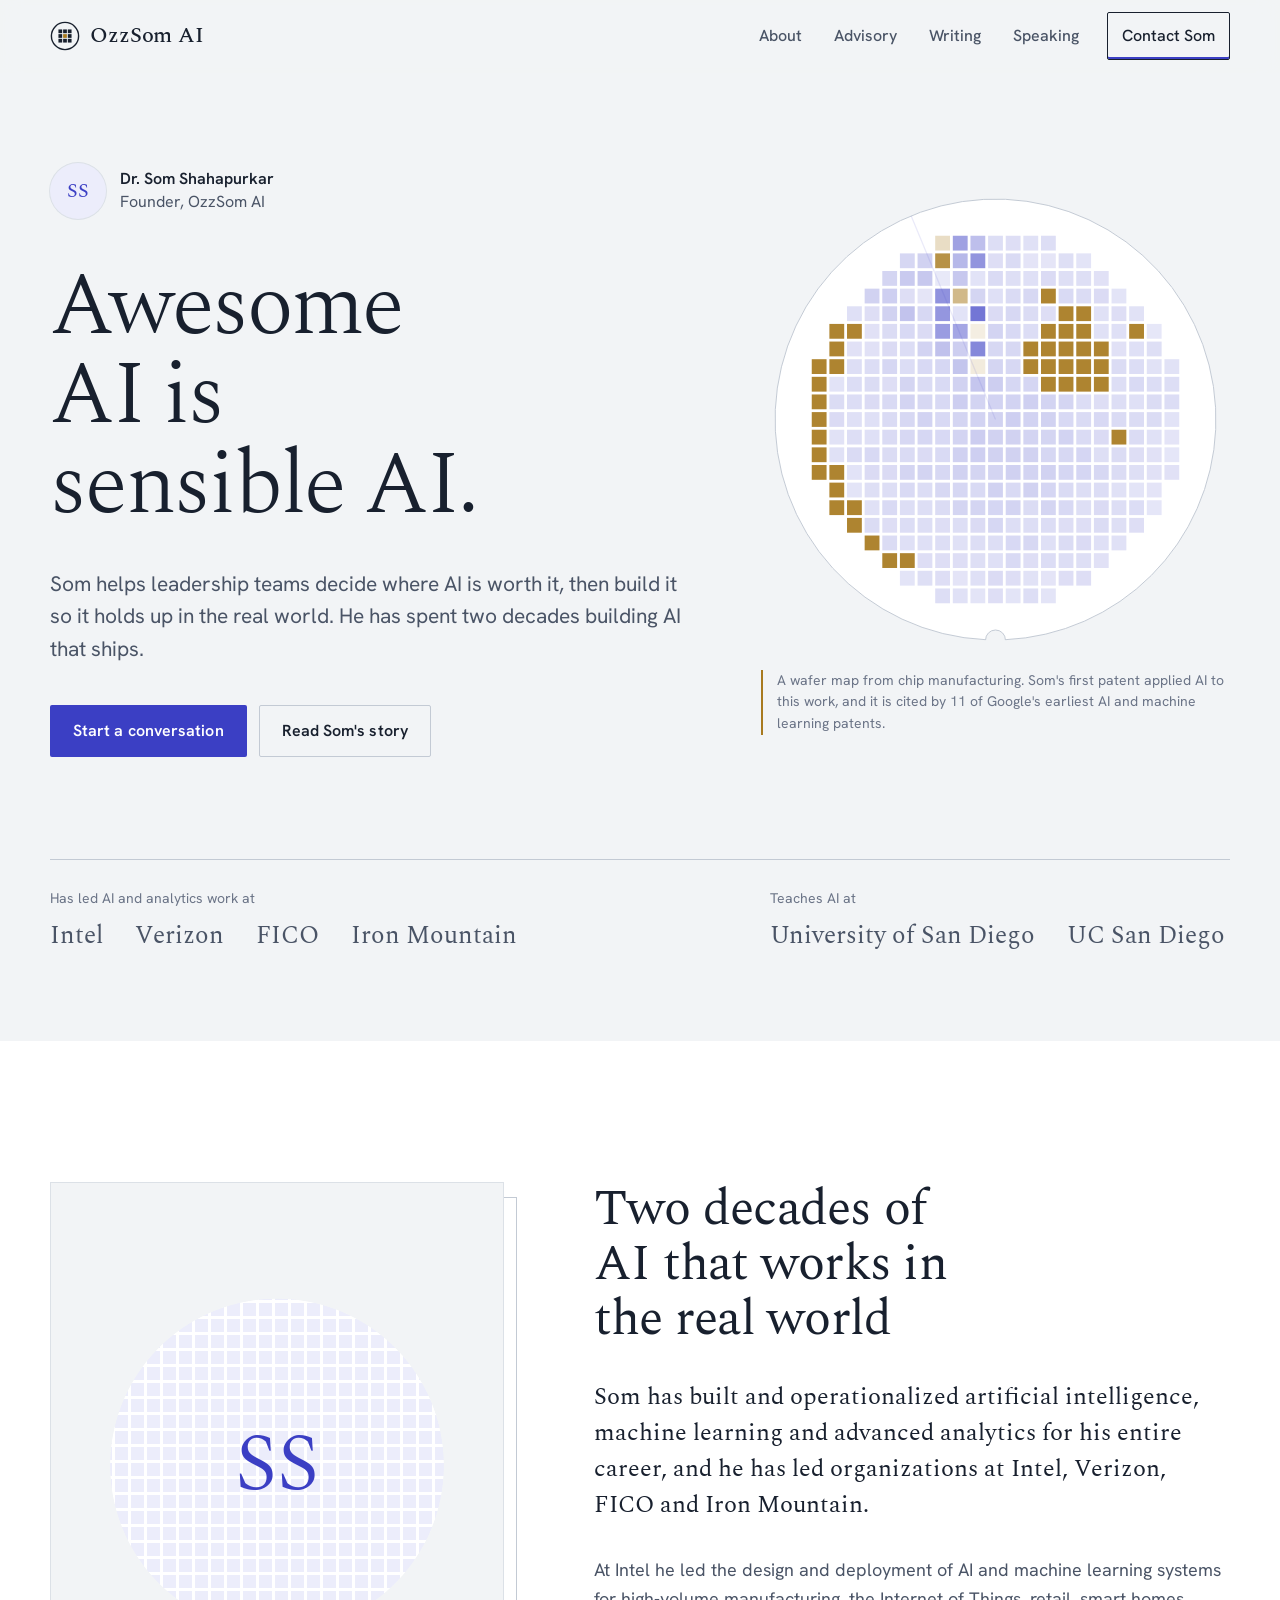
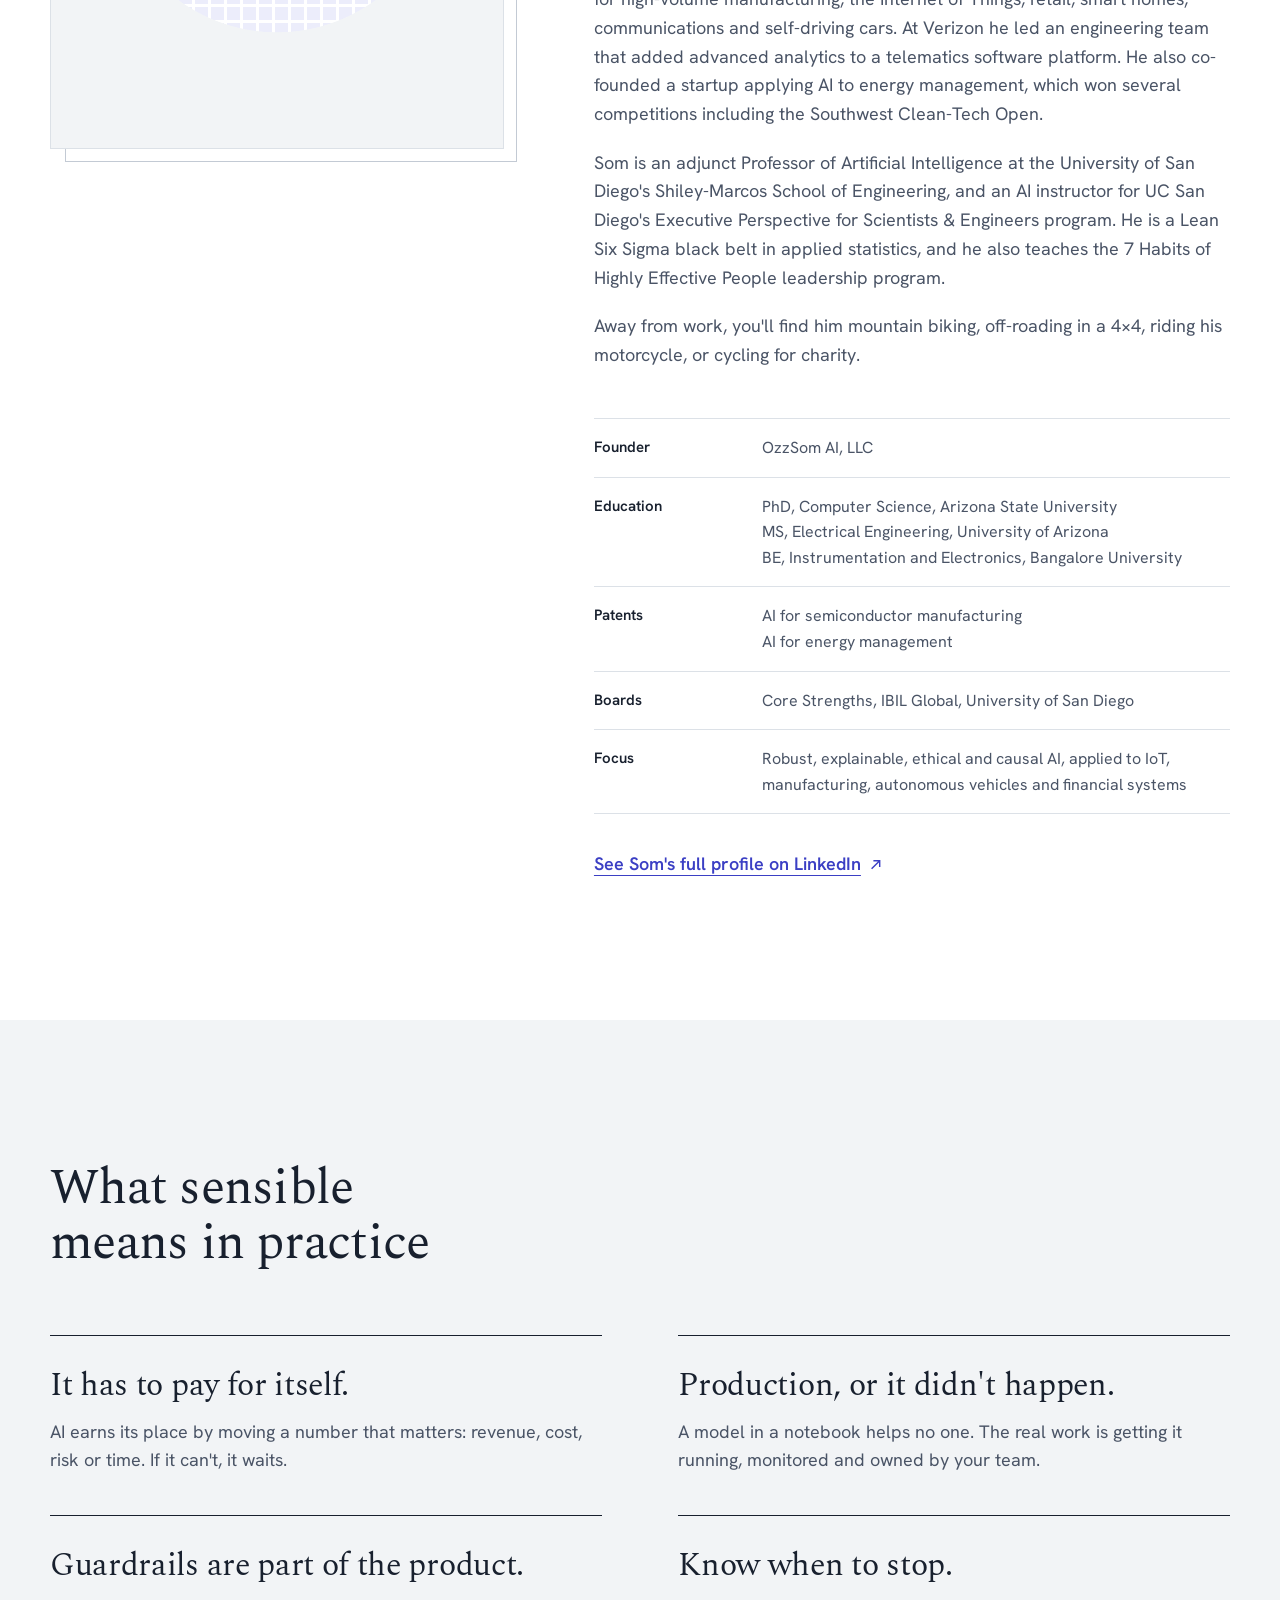
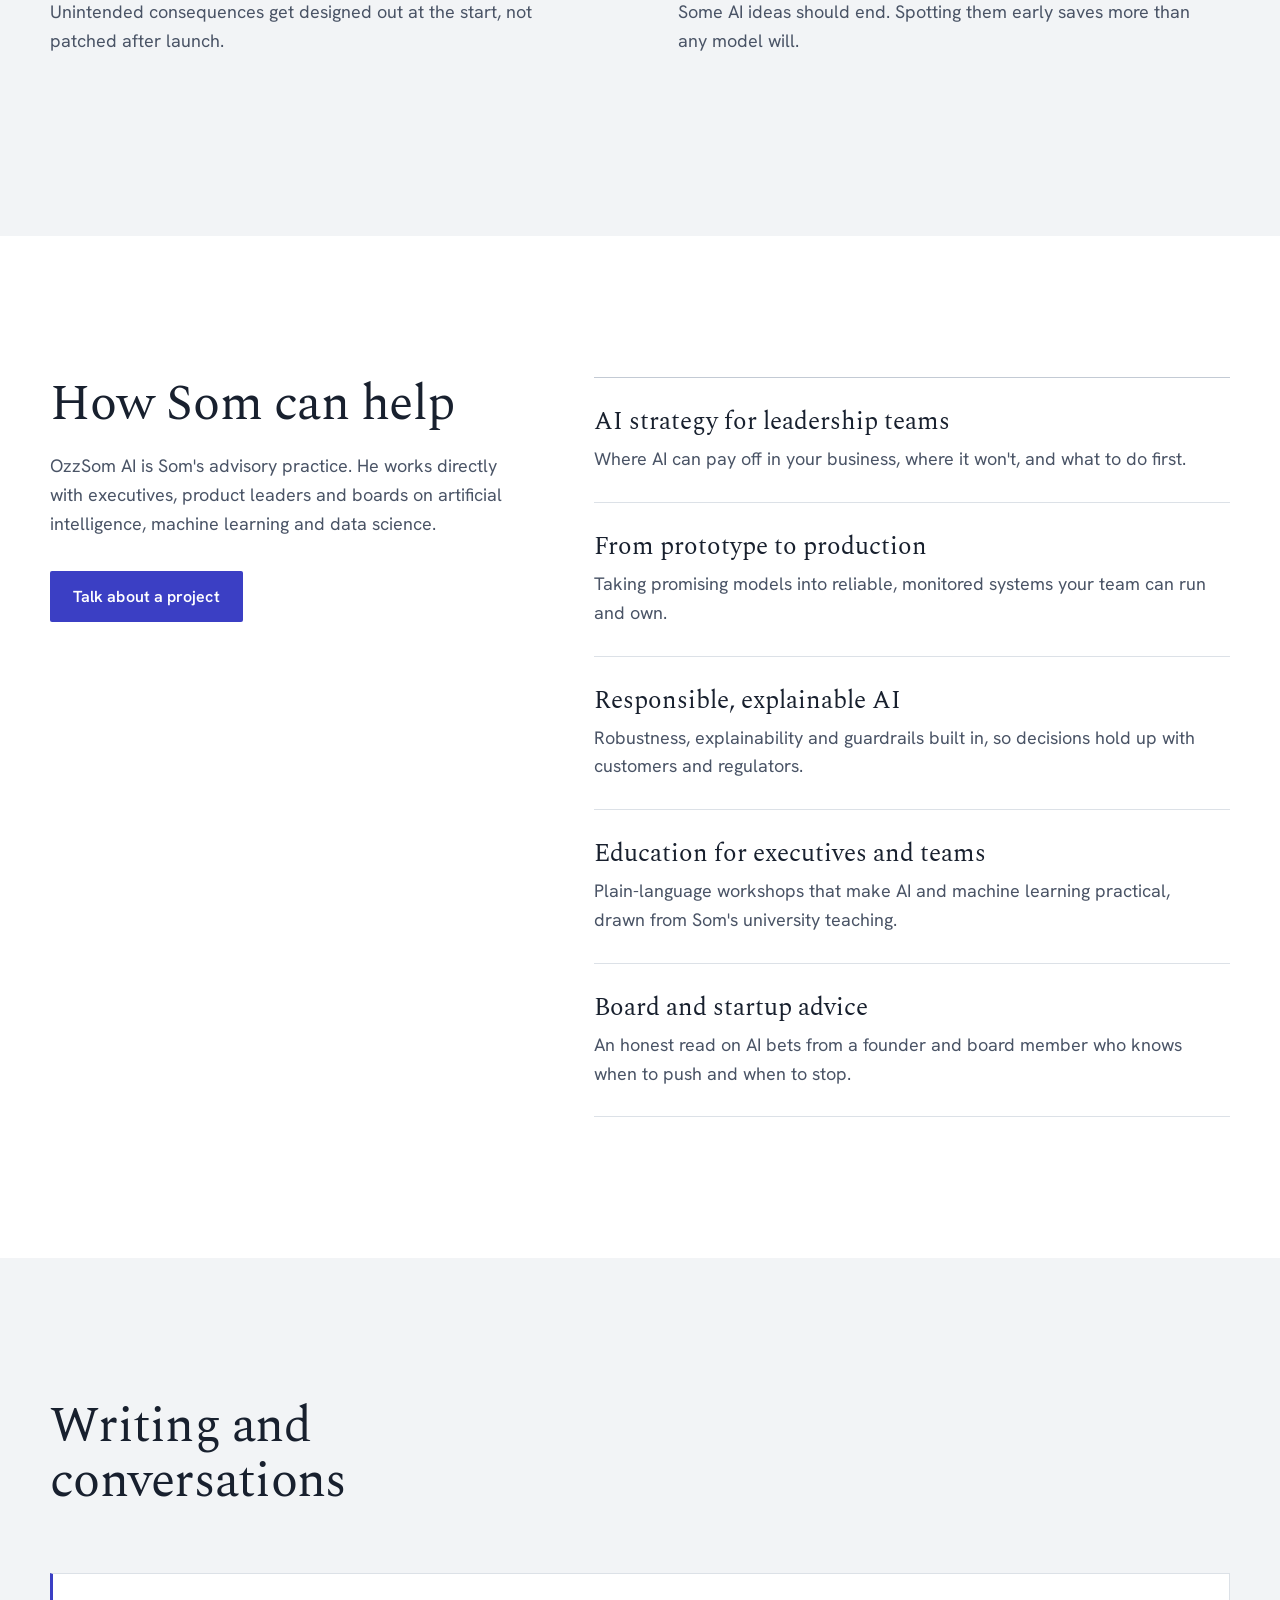
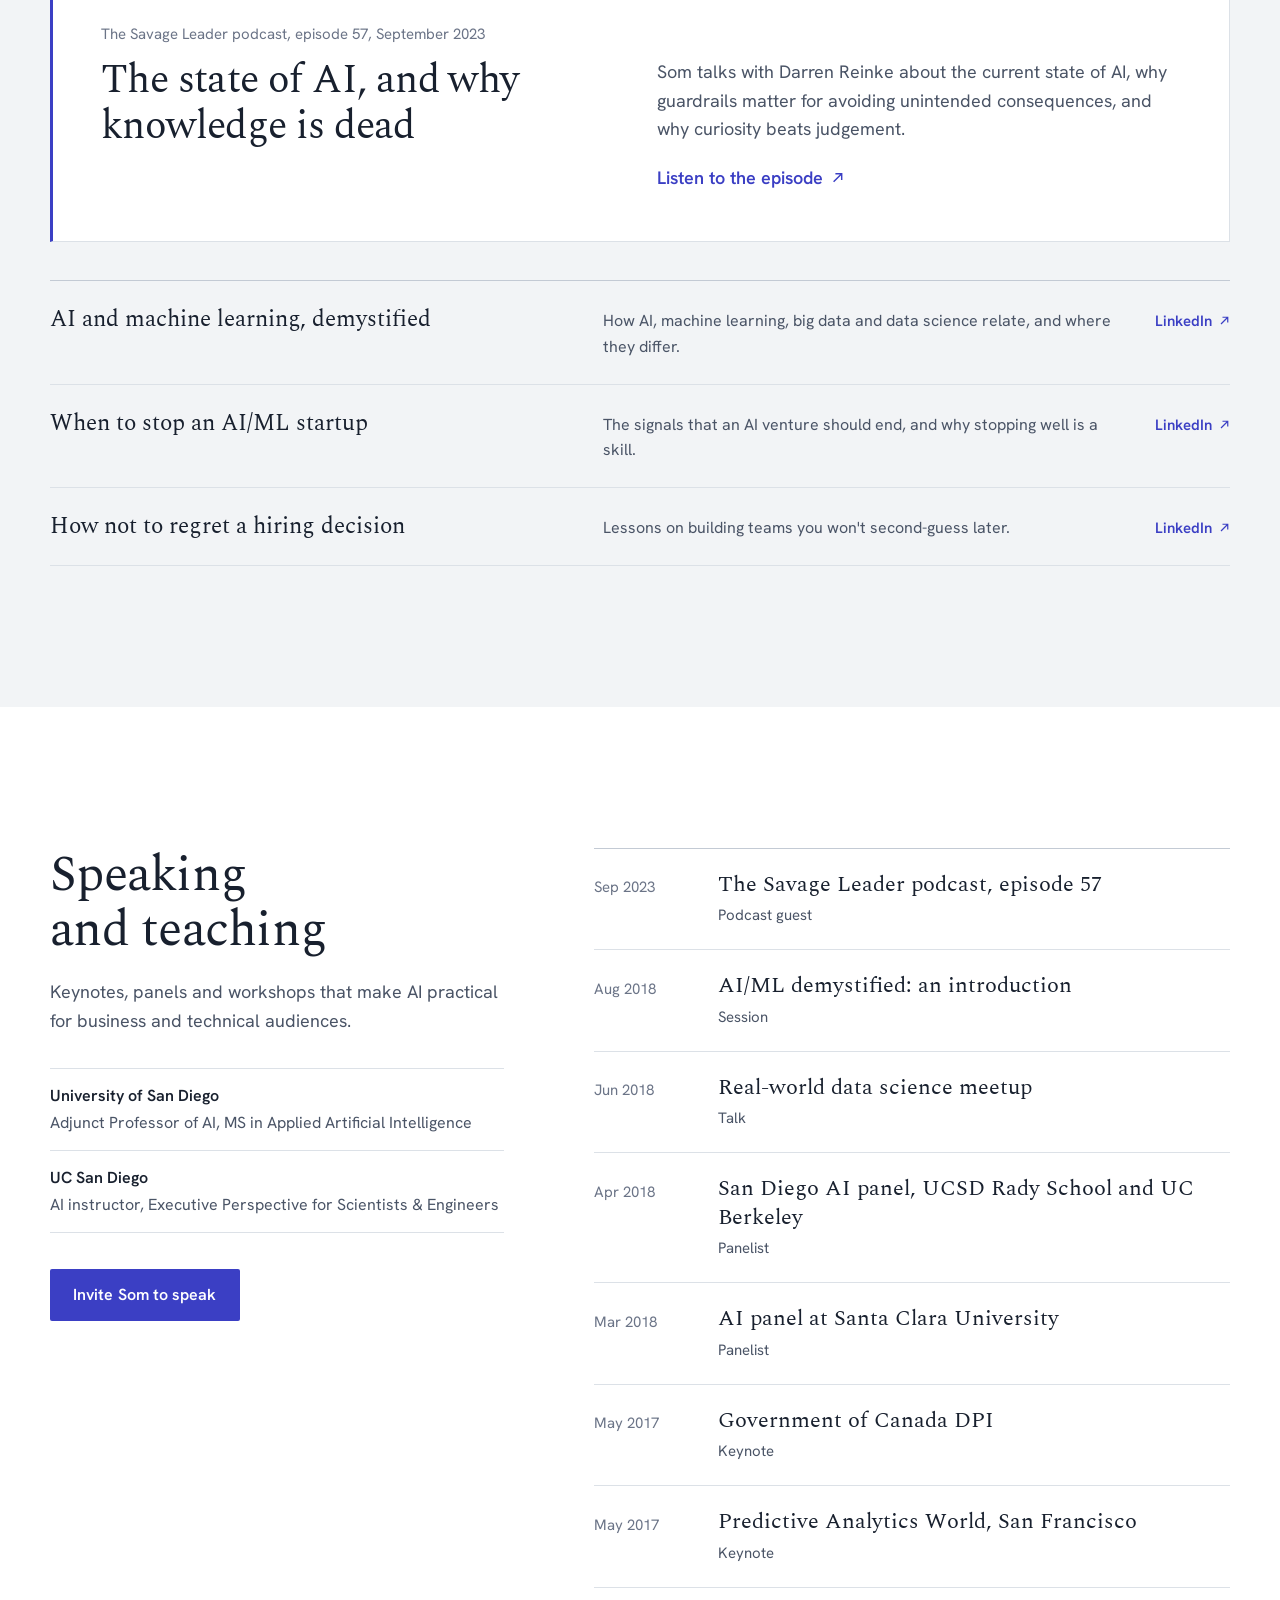
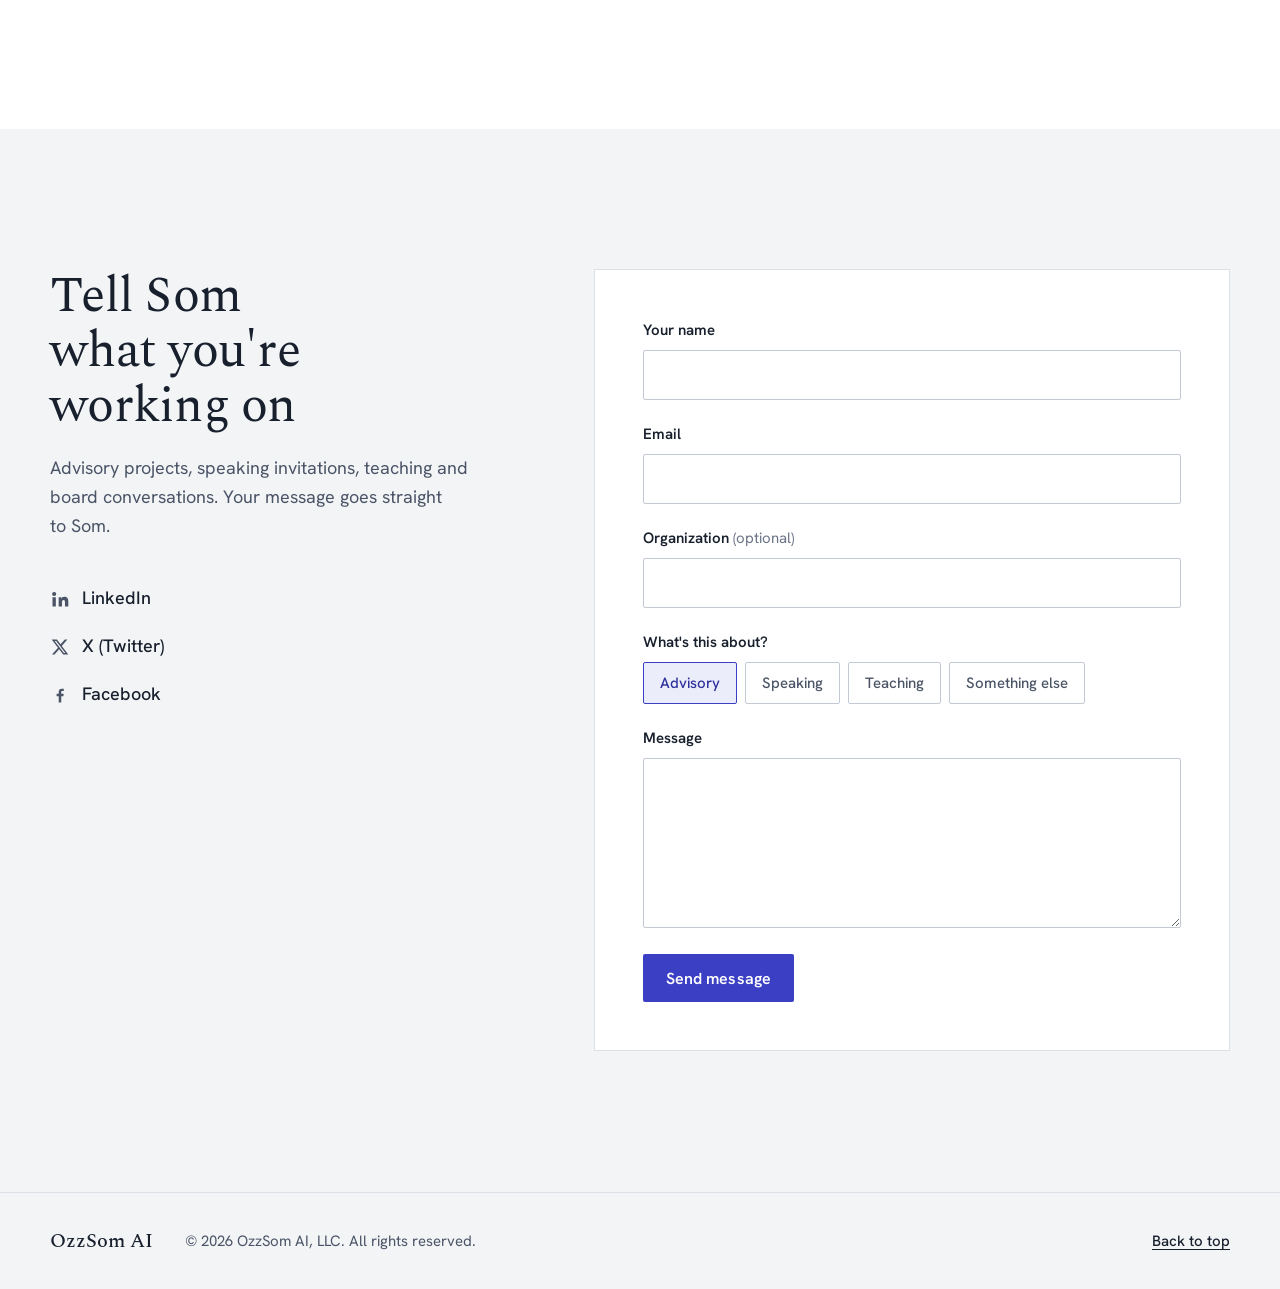
==== index.html @ 851e4675 "Add OzzSom AI website for Dr. Som Shahapurkar One-page static site for GitHub Pages, replacing the o" ====
<!doctype html>
<html lang="en">
<head>
  <meta charset="utf-8">
  <meta name="viewport" content="width=device-width, initial-scale=1">
  <title>Dr. Som Shahapurkar | OzzSom AI</title>
  <meta name="description" content="Dr. Som Shahapurkar and OzzSom AI give leadership teams sensible AI, machine learning and data science advice, built on two decades of AI work at Intel, Verizon, FICO and Iron Mountain.">
  <meta name="theme-color" content="#F2F4F6">

  <!-- Site address. If you move to a custom domain, change it here, in og:url, og:image and the JSON-LD "url" below. -->
  <link rel="canonical" href="https://ninadkale98.github.io/som/">
  <meta property="og:type" content="website">
  <meta property="og:site_name" content="OzzSom AI">
  <meta property="og:title" content="Dr. Som Shahapurkar | OzzSom AI">
  <meta property="og:description" content="Awesome AI is sensible AI. AI, machine learning and data science advisory from Dr. Som Shahapurkar.">
  <meta property="og:url" content="https://ninadkale98.github.io/som/">
  <meta property="og:image" content="https://ninadkale98.github.io/som/assets/og-image.png">
  <meta property="og:image:width" content="1200">
  <meta property="og:image:height" content="630">
  <meta name="twitter:card" content="summary_large_image">
  <meta name="twitter:site" content="@SomShahapurkar">

  <link rel="icon" href="assets/favicon.svg" type="image/svg+xml">
  <link rel="preconnect" href="https://fonts.googleapis.com">
  <link rel="preconnect" href="https://fonts.gstatic.com" crossorigin>
  <link rel="stylesheet" href="https://fonts.googleapis.com/css2?family=Hanken+Grotesk:wght@400;500;600&family=Spectral:ital,wght@0,300;0,400;0,500;1,300&display=swap">
  <link rel="stylesheet" href="styles.css">

  <script type="application/ld+json">
  {
    "@context": "https://schema.org",
    "@type": "Person",
    "name": "Som Shahapurkar",
    "honorificPrefix": "Dr.",
    "jobTitle": "Founder, OzzSom AI",
    "url": "https://ninadkale98.github.io/som/",
    "worksFor": { "@type": "Organization", "name": "OzzSom AI, LLC" },
    "alumniOf": [
      { "@type": "CollegeOrUniversity", "name": "Arizona State University" },
      { "@type": "CollegeOrUniversity", "name": "University of Arizona" },
      { "@type": "CollegeOrUniversity", "name": "Bangalore University" }
    ],
    "knowsAbout": ["Artificial intelligence", "Machine learning", "Data science", "Explainable AI", "Responsible AI"],
    "sameAs": [
      "https://www.linkedin.com/in/shahapurkar/",
      "https://twitter.com/SomShahapurkar",
      "https://www.facebook.com/analyticsengineering"
    ]
  }
  </script>
</head>
<body>
  <a class="skip-link" href="#main">Skip to content</a>

  <header class="site-header" id="site-header">
    <div class="wrap header-inner">
      <a class="brand" href="#top" aria-label="OzzSom AI home">
        <svg class="brand-mark" viewBox="0 0 32 32" aria-hidden="true">
          <circle cx="16" cy="16" r="14.5" fill="none" stroke="currentColor" stroke-width="1.5"/>
          <g fill="currentColor">
            <rect x="9" y="9" width="4" height="4"/><rect x="14" y="9" width="4" height="4"/><rect x="19" y="9" width="4" height="4"/>
            <rect x="9" y="14" width="4" height="4"/><rect x="14" y="14" width="4" height="4" class="mark-hot"/><rect x="19" y="14" width="4" height="4"/>
            <rect x="9" y="19" width="4" height="4"/><rect x="14" y="19" width="4" height="4"/><rect x="19" y="19" width="4" height="4"/>
          </g>
        </svg>
        <span class="brand-name">OzzSom AI</span>
      </a>

      <nav class="site-nav" aria-label="Main">
        <button class="nav-toggle" type="button" aria-expanded="false" aria-controls="nav-menu">
          <span class="nav-toggle-bars" aria-hidden="true"></span>
          <span class="nav-toggle-label">Menu</span>
        </button>
        <ul class="nav-menu" id="nav-menu">
          <li><a href="#about">About</a></li>
          <li><a href="#advisory">Advisory</a></li>
          <li><a href="#writing">Writing</a></li>
          <li><a href="#speaking">Speaking</a></li>
          <li><a class="nav-cta" href="#contact">Contact Som</a></li>
        </ul>
      </nav>
    </div>
  </header>

  <main id="main">

    <!-- Hero -->
    <section class="hero" id="top" aria-labelledby="hero-title">
      <div class="wrap hero-grid">
        <div class="hero-copy">
          <div class="byline">
            <span class="avatar" aria-hidden="true">
              <span class="avatar-fallback">SS</span>
              <img src="assets/som.jpg" alt="" width="56" height="56" onerror="this.remove()">
            </span>
            <p><strong>Dr. Som Shahapurkar</strong><span>Founder, OzzSom AI</span></p>
          </div>

          <h1 id="hero-title">Awesome AI is sensible&nbsp;AI.</h1>

          <p class="lede">Som helps leadership teams decide where AI is worth it, then build it so it holds up in the real world. He has spent two decades building AI that ships.</p>

          <div class="actions">
            <a class="btn btn-primary" href="#contact">Start a conversation</a>
            <a class="btn btn-quiet" href="#about">Read Som's story</a>
          </div>
        </div>

        <figure class="wafer-figure">
          <canvas id="wafer" class="wafer-canvas" role="img" aria-label="Animated semiconductor wafer map: a circle of tiny chips settles from random noise into a clear pattern, with a cluster of flagged chips highlighted."></canvas>
          <figcaption>A wafer map from chip manufacturing. Som's first patent applied AI to this work, and it is cited by 11 of Google's earliest AI and machine learning patents.</figcaption>
        </figure>
      </div>

      <div class="wrap proof">
        <div class="proof-row">
          <p class="proof-label">Has led AI and analytics work at</p>
          <ul class="proof-list">
            <li>Intel</li>
            <li>Verizon</li>
            <li>FICO</li>
            <li>Iron Mountain</li>
          </ul>
        </div>
        <div class="proof-row">
          <p class="proof-label">Teaches AI at</p>
          <ul class="proof-list">
            <li>University of San Diego</li>
            <li>UC San Diego</li>
          </ul>
        </div>
      </div>
    </section>

    <!-- About -->
    <section class="section section-white" id="about" aria-labelledby="about-title">
      <div class="wrap about-grid">
        <div class="portrait">
          <div class="portrait-frame">
            <span class="portrait-fallback" aria-hidden="true">SS</span>
            <img src="assets/som.jpg" alt="Portrait of Dr. Som Shahapurkar" width="800" height="1000" loading="lazy" onerror="this.remove()">
          </div>
        </div>

        <div class="about-copy">
          <h2 id="about-title">Two decades of AI that works in the real world</h2>

          <p class="about-intro">Som has built and operationalized artificial intelligence, machine learning and advanced analytics for his entire career, and he has led organizations at Intel, Verizon, FICO and Iron Mountain.</p>

          <p>At Intel he led the design and deployment of AI and machine learning systems for high-volume manufacturing, the Internet of Things, retail, smart homes, communications and self-driving cars. At Verizon he led an engineering team that added advanced analytics to a telematics software platform. He also co-founded a startup applying AI to energy management, which won several competitions including the Southwest Clean-Tech Open.</p>

          <p>Som is an adjunct Professor of Artificial Intelligence at the University of San Diego's Shiley-Marcos School of Engineering, and an AI instructor for UC San Diego's Executive Perspective for Scientists &amp; Engineers program. He is a Lean Six Sigma black belt in applied statistics, and he also teaches the 7 Habits of Highly Effective People leadership program.</p>

          <p>Away from work, you'll find him mountain biking, off-roading in a 4×4, riding his motorcycle, or cycling for charity.</p>

          <dl class="facts">
            <div>
              <dt>Founder</dt>
              <dd>OzzSom AI, LLC</dd>
            </div>
            <div>
              <dt>Education</dt>
              <dd>PhD, Computer Science, Arizona State University<br>MS, Electrical Engineering, University of Arizona<br>BE, Instrumentation and Electronics, Bangalore University</dd>
            </div>
            <div>
              <dt>Patents</dt>
              <dd>AI for semiconductor manufacturing<br>AI for energy management</dd>
            </div>
            <div>
              <dt>Boards</dt>
              <dd>Core Strengths, IBIL Global, University of San Diego</dd>
            </div>
            <div>
              <dt>Focus</dt>
              <dd>Robust, explainable, ethical and causal AI, applied to IoT, manufacturing, autonomous vehicles and financial systems</dd>
            </div>
          </dl>

          <a class="text-link" href="https://www.linkedin.com/in/shahapurkar/" target="_blank" rel="noopener">See Som's full profile on LinkedIn<svg class="ext" viewBox="0 0 16 16" aria-hidden="true"><path d="M6 3h7v7M13 3 4 12" fill="none" stroke="currentColor" stroke-width="1.6"/></svg></a>
        </div>
      </div>
    </section>

    <!-- Principles -->
    <section class="section principles" aria-labelledby="principles-title">
      <div class="wrap">
        <h2 id="principles-title" class="section-title">What sensible means in practice</h2>
        <div class="principle-grid">
          <article class="principle">
            <h3>It has to pay for itself.</h3>
            <p>AI earns its place by moving a number that matters: revenue, cost, risk or time. If it can't, it waits.</p>
          </article>
          <article class="principle">
            <h3>Production, or it didn't happen.</h3>
            <p>A model in a notebook helps no one. The real work is getting it running, monitored and owned by your team.</p>
          </article>
          <article class="principle">
            <h3>Guardrails are part of the product.</h3>
            <p>Unintended consequences get designed out at the start, not patched after launch.</p>
          </article>
          <article class="principle">
            <h3>Know when to stop.</h3>
            <p>Some AI ideas should end. Spotting them early saves more than any model will.</p>
          </article>
        </div>
      </div>
    </section>

    <!-- Advisory -->
    <section class="section section-white" id="advisory" aria-labelledby="advisory-title">
      <div class="wrap split">
        <div class="split-intro">
          <h2 id="advisory-title">How Som can help</h2>
          <p>OzzSom AI is Som's advisory practice. He works directly with executives, product leaders and boards on artificial intelligence, machine learning and data science.</p>
          <a class="btn btn-primary" href="#contact" data-topic="Advisory">Talk about a project</a>
        </div>

        <ul class="offer-list">
          <li>
            <h3>AI strategy for leadership teams</h3>
            <p>Where AI can pay off in your business, where it won't, and what to do first.</p>
          </li>
          <li>
            <h3>From prototype to production</h3>
            <p>Taking promising models into reliable, monitored systems your team can run and own.</p>
          </li>
          <li>
            <h3>Responsible, explainable AI</h3>
            <p>Robustness, explainability and guardrails built in, so decisions hold up with customers and regulators.</p>
          </li>
          <li>
            <h3>Education for executives and teams</h3>
            <p>Plain-language workshops that make AI and machine learning practical, drawn from Som's university teaching.</p>
          </li>
          <li>
            <h3>Board and startup advice</h3>
            <p>An honest read on AI bets from a founder and board member who knows when to push and when to stop.</p>
          </li>
        </ul>
      </div>
    </section>

    <!-- Writing -->
    <section class="section" id="writing" aria-labelledby="writing-title">
      <div class="wrap">
        <h2 id="writing-title" class="section-title">Writing and conversations</h2>

        <a class="feature" href="https://www.thesavageleader.com/savage-leader-podcast/som-shahapurkar" target="_blank" rel="noopener">
          <span class="feature-meta">The Savage Leader podcast, episode 57, September 2023</span>
          <span class="feature-title">The state of AI, and why knowledge is dead</span>
          <span class="feature-text">Som talks with Darren Reinke about the current state of AI, why guardrails matter for avoiding unintended consequences, and why curiosity beats judgement.</span>
          <span class="feature-link">Listen to the episode<svg class="ext" viewBox="0 0 16 16" aria-hidden="true"><path d="M6 3h7v7M13 3 4 12" fill="none" stroke="currentColor" stroke-width="1.6"/></svg></span>
        </a>

        <ul class="article-list">
          <li>
            <a href="https://www.linkedin.com/pulse/ai-machine-learning-big-data-science-same-som-shahapurkar/" target="_blank" rel="noopener">
              <span class="article-title">AI and machine learning, demystified</span>
              <span class="article-text">How AI, machine learning, big data and data science relate, and where they differ.</span>
              <span class="article-source">LinkedIn<svg class="ext" viewBox="0 0 16 16" aria-hidden="true"><path d="M6 3h7v7M13 3 4 12" fill="none" stroke="currentColor" stroke-width="1.6"/></svg></span>
            </a>
          </li>
          <li>
            <a href="https://www.linkedin.com/pulse/when-stop-aiml-startup-som-shahapurkar/" target="_blank" rel="noopener">
              <span class="article-title">When to stop an AI/ML startup</span>
              <span class="article-text">The signals that an AI venture should end, and why stopping well is a skill.</span>
              <span class="article-source">LinkedIn<svg class="ext" viewBox="0 0 16 16" aria-hidden="true"><path d="M6 3h7v7M13 3 4 12" fill="none" stroke="currentColor" stroke-width="1.6"/></svg></span>
            </a>
          </li>
          <li>
            <a href="https://www.linkedin.com/pulse/20140708183255-17572801-how-not-to-regret-a-hiring-decision/" target="_blank" rel="noopener">
              <span class="article-title">How not to regret a hiring decision</span>
              <span class="article-text">Lessons on building teams you won't second-guess later.</span>
              <span class="article-source">LinkedIn<svg class="ext" viewBox="0 0 16 16" aria-hidden="true"><path d="M6 3h7v7M13 3 4 12" fill="none" stroke="currentColor" stroke-width="1.6"/></svg></span>
            </a>
          </li>
        </ul>
      </div>
    </section>

    <!-- Speaking -->
    <section class="section section-white" id="speaking" aria-labelledby="speaking-title">
      <div class="wrap split">
        <div class="split-intro">
          <h2 id="speaking-title">Speaking and teaching</h2>
          <p>Keynotes, panels and workshops that make AI practical for business and technical audiences.</p>

          <dl class="teaching">
            <div>
              <dt>University of San Diego</dt>
              <dd>Adjunct Professor of AI, MS in Applied Artificial Intelligence</dd>
            </div>
            <div>
              <dt>UC San Diego</dt>
              <dd>AI instructor, Executive Perspective for Scientists &amp; Engineers</dd>
            </div>
          </dl>

          <a class="btn btn-primary" href="#contact" data-topic="Speaking">Invite Som to speak</a>
        </div>

        <ol class="timeline" aria-label="Selected appearances, newest first">
          <li>
            <time datetime="2023-09-28">Sep 2023</time>
            <div>
              <a href="https://www.thesavageleader.com/savage-leader-podcast/som-shahapurkar" target="_blank" rel="noopener">The Savage Leader podcast, episode 57</a>
              <span>Podcast guest</span>
            </div>
          </li>
          <li>
            <time datetime="2018-08-04">Aug 2018</time>
            <div>
              <a href="https://www.signupgenius.com/go/30e0d4fada62aabf49-aiml" target="_blank" rel="noopener">AI/ML demystified: an introduction</a>
              <span>Session</span>
            </div>
          </li>
          <li>
            <time datetime="2018-06-12">Jun 2018</time>
            <div>
              <a href="https://www.meetup.com/Lets-GO-Data-Science/events/251487246/" target="_blank" rel="noopener">Real-world data science meetup</a>
              <span>Talk</span>
            </div>
          </li>
          <li>
            <time datetime="2018-04-25">Apr 2018</time>
            <div>
              <a href="http://www.groupsixty.com/san-diego-artificial-intelligence-panel/" target="_blank" rel="noopener">San Diego AI panel, UCSD Rady School and UC Berkeley</a>
              <span>Panelist</span>
            </div>
          </li>
          <li>
            <time datetime="2018-03-07">Mar 2018</time>
            <div>
              <a href="https://www.baypayforum.com/opinions/entry/panelist-som-shahapurkar-fico-bio" target="_blank" rel="noopener">AI panel at Santa Clara University</a>
              <span>Panelist</span>
            </div>
          </li>
          <li>
            <time datetime="2017-05-24">May 2017</time>
            <div>
              <a href="https://www.dpi-canada.com/sites/default/files/pdw2017seminars.pdf" target="_blank" rel="noopener">Government of Canada DPI</a>
              <span>Keynote</span>
            </div>
          </li>
          <li>
            <time datetime="2017-05-16">May 2017</time>
            <div>
              <a href="https://www.predictiveanalyticsworld.com/sanfrancisco/2017/agenda.php#day1_130" target="_blank" rel="noopener">Predictive Analytics World, San Francisco</a>
              <span>Keynote</span>
            </div>
          </li>
        </ol>
      </div>
    </section>

    <!-- Contact -->
    <section class="section contact" id="contact" aria-labelledby="contact-title">
      <div class="wrap contact-grid">
        <div class="contact-intro">
          <h2 id="contact-title">Tell Som what you're working on</h2>
          <p>Advisory projects, speaking invitations, teaching and board conversations. Your message goes straight to Som.</p>

          <ul class="social">
            <li><a href="https://www.linkedin.com/in/shahapurkar/" target="_blank" rel="noopener">
              <svg viewBox="0 0 24 24" aria-hidden="true"><path fill="currentColor" d="M4.98 3.5a2.5 2.5 0 1 1 0 5 2.5 2.5 0 0 1 0-5ZM3 9.75h4V21H3V9.75Zm6.5 0h3.83v1.54h.05c.53-1.01 1.84-2.07 3.79-2.07 4.05 0 4.8 2.66 4.8 6.13V21h-4v-4.98c0-1.19-.02-2.72-1.66-2.72-1.66 0-1.91 1.3-1.91 2.63V21h-4V9.75Z"/></svg>
              LinkedIn</a></li>
            <li><a href="https://twitter.com/SomShahapurkar" target="_blank" rel="noopener">
              <svg viewBox="0 0 24 24" aria-hidden="true"><path fill="currentColor" d="M17.75 3h3.07l-6.7 7.66L22 21h-6.17l-4.83-6.32L5.47 21H2.4l7.17-8.2L2 3h6.33l4.37 5.78L17.75 3Zm-1.08 16.2h1.7L7.4 4.73H5.58L16.67 19.2Z"/></svg>
              X (Twitter)</a></li>
            <li><a href="https://www.facebook.com/analyticsengineering" target="_blank" rel="noopener">
              <svg viewBox="0 0 24 24" aria-hidden="true"><path fill="currentColor" d="M13.5 21v-7.5h2.53l.38-2.94H13.5V8.69c0-.85.24-1.43 1.46-1.43h1.56V4.63a20.9 20.9 0 0 0-2.27-.12c-2.25 0-3.79 1.37-3.79 3.89v2.16H7.92v2.94h2.54V21h3.04Z"/></svg>
              Facebook</a></li>
          </ul>
        </div>

        <!-- Before launch: replace YOUR_FORM_ID with the ID from formspree.io (see README). -->
        <form class="contact-form" id="contact-form" action="https://formspree.io/f/YOUR_FORM_ID" method="POST" novalidate>
          <div class="field">
            <label for="f-name">Your name</label>
            <input id="f-name" name="name" type="text" autocomplete="name" required>
            <p class="field-error" id="f-name-error"></p>
          </div>
          <div class="field">
            <label for="f-email">Email</label>
            <input id="f-email" name="email" type="email" autocomplete="email" required>
            <p class="field-error" id="f-email-error"></p>
          </div>
          <div class="field">
            <label for="f-org">Organization <span class="optional">(optional)</span></label>
            <input id="f-org" name="organization" type="text" autocomplete="organization">
          </div>

          <fieldset class="field topics">
            <legend>What's this about?</legend>
            <div class="topic-options">
              <label><input type="radio" name="topic" value="Advisory" checked><span>Advisory</span></label>
              <label><input type="radio" name="topic" value="Speaking"><span>Speaking</span></label>
              <label><input type="radio" name="topic" value="Teaching"><span>Teaching</span></label>
              <label><input type="radio" name="topic" value="Something else"><span>Something else</span></label>
            </div>
          </fieldset>

          <div class="field">
            <label for="f-message">Message</label>
            <textarea id="f-message" name="message" rows="6" required></textarea>
            <p class="field-error" id="f-message-error"></p>
          </div>

          <input type="hidden" name="_subject" value="New message from the OzzSom AI website">
          <div class="hp" aria-hidden="true">
            <label for="f-gotcha">Leave this field empty</label>
            <input id="f-gotcha" type="text" name="_gotcha" tabindex="-1" autocomplete="off">
          </div>

          <div class="form-footer">
            <button class="btn btn-primary" type="submit">Send message</button>
            <p class="form-status" id="form-status" role="status" aria-live="polite"></p>
          </div>
        </form>
      </div>
    </section>

  </main>

  <footer class="site-footer">
    <div class="wrap footer-inner">
      <p class="footer-brand">OzzSom AI</p>
      <p class="footer-legal">© <span id="year">2026</span> OzzSom AI, LLC. All rights reserved.</p>
      <a class="footer-top" href="#top">Back to top</a>
    </div>
  </footer>

  <script src="main.js" defer></script>
</body>
</html>
---- styles.css ----
/* OzzSom AI — Dr. Som Shahapurkar
   Palette: cool porcelain, slate-navy ink, silicon indigo, a touch of brass.
   Type: Spectral (headlines) + Hanken Grotesk (text and interface). */

:root {
  --paper: #F2F4F6;
  --surface: #FFFFFF;
  --ink: #18202E;
  --ink-soft: #4A5466;
  --ink-faint: #6B7487;
  --line: #DCE1E7;
  --line-strong: #C3CAD4;
  --accent: #3B3FC4;
  --accent-deep: #2C2F9C;
  --accent-wash: #ECEDFB;
  --brass: #A87A1F;

  --serif: "Spectral", Georgia, "Times New Roman", serif;
  --sans: "Hanken Grotesk", system-ui, -apple-system, "Segoe UI", Roboto, sans-serif;

  --wrap: 1180px;
  --gutter: clamp(20px, 5vw, 48px);
  --section-space: clamp(80px, 11vw, 144px);
  --header-h: 72px;

  color-scheme: light;
}

*, *::before, *::after { box-sizing: border-box; }

html {
  scroll-behavior: smooth;
  scroll-padding-top: calc(var(--header-h) + 16px);
  -webkit-text-size-adjust: 100%;
}

body {
  margin: 0;
  background: var(--paper);
  color: var(--ink);
  font-family: var(--sans);
  font-size: 1.125rem;          /* 18px */
  line-height: 1.6;
  font-feature-settings: "kern", "liga";
  -webkit-font-smoothing: antialiased;
  text-rendering: optimizeLegibility;
}

img { max-width: 100%; display: block; }

h1, h2, h3 {
  font-family: var(--serif);
  font-weight: 400;
  color: var(--ink);
  margin: 0;
  text-wrap: balance;
}

p { margin: 0; text-wrap: pretty; }

a { color: inherit; }

:focus-visible {
  outline: 2px solid var(--accent);
  outline-offset: 3px;
  border-radius: 2px;
}

.wrap {
  width: 100%;
  max-width: calc(var(--wrap) + var(--gutter) * 2);
  margin-inline: auto;
  padding-inline: var(--gutter);
}

.skip-link {
  position: absolute;
  left: 16px;
  top: -60px;
  z-index: 100;
  background: var(--ink);
  color: var(--surface);
  padding: 10px 16px;
  font-size: 1rem;
  text-decoration: none;
}
.skip-link:focus { top: 12px; }

.ext {
  width: 0.8em;
  height: 0.8em;
  margin-left: 0.4em;
  vertical-align: -0.05em;
  flex: none;
}

/* ---------- Buttons and links ---------- */

.btn {
  display: inline-flex;
  align-items: center;
  justify-content: center;
  min-height: 48px;
  padding: 12px 22px;
  border: 1px solid transparent;
  border-radius: 2px;
  font-family: var(--sans);
  font-size: 1rem;
  font-weight: 600;
  letter-spacing: 0.005em;
  text-decoration: none;
  cursor: pointer;
  transition: background-color 0.18s ease, color 0.18s ease, border-color 0.18s ease;
}

.btn-primary {
  background: var(--accent);
  color: #fff;
}
.btn-primary:hover { background: var(--accent-deep); }

.btn-quiet {
  color: var(--ink);
  border-color: var(--line-strong);
  background: transparent;
}
.btn-quiet:hover { border-color: var(--ink); }

.btn[disabled] { opacity: 0.6; cursor: progress; }

.text-link {
  display: inline-flex;
  align-items: center;
  color: var(--accent);
  font-weight: 600;
  text-decoration: underline;
  text-decoration-thickness: 1px;
  text-underline-offset: 0.25em;
}
.text-link:hover { color: var(--accent-deep); }

/* ---------- Header ---------- */

.site-header {
  position: sticky;
  top: 0;
  z-index: 50;
  background: rgba(242, 244, 246, 0.9);
  -webkit-backdrop-filter: saturate(140%) blur(10px);
  backdrop-filter: saturate(140%) blur(10px);
  border-bottom: 1px solid transparent;
  transition: border-color 0.2s ease;
}
.site-header.is-scrolled { border-bottom-color: var(--line); }

.header-inner {
  display: flex;
  align-items: center;
  justify-content: space-between;
  height: var(--header-h);
}

.brand {
  display: inline-flex;
  align-items: center;
  gap: 10px;
  text-decoration: none;
  color: var(--ink);
}
.brand-mark { width: 30px; height: 30px; color: var(--ink); }
.brand-mark .mark-hot { fill: var(--brass); }
.brand-name {
  font-family: var(--serif);
  font-size: 1.375rem;
  font-weight: 500;
  letter-spacing: -0.005em;
}

.nav-menu {
  display: flex;
  align-items: center;
  gap: 4px;
  list-style: none;
  margin: 0;
  padding: 0;
}
.nav-menu a {
  display: inline-block;
  padding: 10px 14px;
  font-size: 1rem;
  font-weight: 500;
  color: var(--ink-soft);
  text-decoration: none;
}
.nav-menu a:hover { color: var(--ink); }
.nav-menu a.is-current { color: var(--ink); box-shadow: inset 0 -2px 0 var(--accent); }
.nav-menu .nav-cta {
  margin-left: 10px;
  color: var(--ink);
  border: 1px solid var(--ink);
  border-radius: 2px;
}
.nav-menu .nav-cta:hover { background: var(--ink); color: var(--surface); }

.nav-toggle {
  display: none;
  align-items: center;
  gap: 10px;
  min-height: 44px;
  padding: 8px 4px;
  background: none;
  border: 0;
  font: 600 1rem var(--sans);
  color: var(--ink);
  cursor: pointer;
}
.nav-toggle-bars,
.nav-toggle-bars::before,
.nav-toggle-bars::after {
  display: block;
  width: 20px;
  height: 1.5px;
  background: currentColor;
  transition: transform 0.2s ease, opacity 0.2s ease;
}
.nav-toggle-bars { position: relative; }
.nav-toggle-bars::before,
.nav-toggle-bars::after { content: ""; position: absolute; left: 0; }
.nav-toggle-bars::before { top: -6px; }
.nav-toggle-bars::after { top: 6px; }
.nav-toggle[aria-expanded="true"] .nav-toggle-bars { background: transparent; }
.nav-toggle[aria-expanded="true"] .nav-toggle-bars::before { transform: translateY(6px) rotate(45deg); }
.nav-toggle[aria-expanded="true"] .nav-toggle-bars::after { transform: translateY(-6px) rotate(-45deg); }

/* ---------- Hero ---------- */

.hero {
  padding-top: clamp(40px, 7vw, 96px);
}

.hero-grid {
  display: grid;
  grid-template-columns: minmax(0, 1.15fr) minmax(0, 0.85fr);
  gap: clamp(32px, 6vw, 88px);
  align-items: center;
}

.byline {
  display: flex;
  align-items: center;
  gap: 14px;
  margin-bottom: clamp(28px, 4vw, 44px);
}
.byline p {
  display: flex;
  flex-direction: column;
  font-size: 1rem;
  line-height: 1.4;
  color: var(--ink-soft);
}
.byline strong { color: var(--ink); font-weight: 600; }

.avatar {
  position: relative;
  width: 56px;
  height: 56px;
  flex: none;
  border-radius: 50%;
  overflow: hidden;
  background: var(--accent-wash);
  box-shadow: 0 0 0 1px var(--line);
}
.avatar img,
.avatar-fallback {
  position: absolute;
  inset: 0;
  width: 100%;
  height: 100%;
}
.avatar img { object-fit: cover; }
.avatar-fallback {
  display: grid;
  place-items: center;
  font-family: var(--serif);
  font-size: 1.25rem;
  color: var(--accent);
}

.hero h1 {
  font-size: clamp(2.75rem, 1.4rem + 5.4vw, 5.5rem);
  font-weight: 300;
  line-height: 1.02;
  letter-spacing: -0.025em;
  max-width: 11ch;
}

.lede {
  margin-top: clamp(24px, 3vw, 36px);
  max-width: 34em;
  font-size: clamp(1.125rem, 1rem + 0.4vw, 1.3125rem);
  line-height: 1.55;
  color: var(--ink-soft);
}

.actions {
  display: flex;
  flex-wrap: wrap;
  gap: 12px;
  margin-top: clamp(28px, 3.5vw, 40px);
}

.wafer-figure {
  margin: 0;
  justify-self: end;
  width: 100%;
  max-width: 500px;
}
.wafer-canvas {
  display: block;
  width: 100%;
  aspect-ratio: 1;
  cursor: crosshair;
  touch-action: pan-y;
}
.wafer-figure figcaption {
  margin-top: 16px;
  max-width: 36em;
  font-size: 0.875rem;
  line-height: 1.55;
  color: var(--ink-faint);
  padding-left: 14px;
  border-left: 2px solid var(--brass);
}

.proof {
  display: grid;
  grid-template-columns: minmax(0, 1.4fr) minmax(0, 1fr);
  gap: 24px clamp(32px, 6vw, 88px);
  margin-top: clamp(56px, 8vw, 104px);
  padding-top: 28px;
  padding-bottom: clamp(56px, 7vw, 88px);
  position: relative;
}
.proof::before {
  content: "";
  position: absolute;
  top: 0;
  left: var(--gutter);
  right: var(--gutter);
  border-top: 1px solid var(--line-strong);
}
.proof-label {
  font-size: 0.875rem;
  color: var(--ink-faint);
  margin-bottom: 10px;
}
.proof-list {
  display: flex;
  flex-wrap: wrap;
  gap: 6px 32px;
  list-style: none;
  margin: 0;
  padding: 0;
  font-family: var(--serif);
  font-size: clamp(1.3125rem, 1.1rem + 0.6vw, 1.625rem);
  color: var(--ink-soft);
  line-height: 1.3;
}

/* ---------- Sections ---------- */

.section {
  padding-block: var(--section-space);
}
.section-white {
  background: var(--surface);
}

.section h2 {
  font-size: clamp(2.25rem, 1.6rem + 2.2vw, 3.125rem);
  line-height: 1.1;
  letter-spacing: -0.015em;
}
.section-title { margin-bottom: clamp(40px, 5vw, 64px); max-width: 20ch; }

/* About */

.about-grid {
  display: grid;
  grid-template-columns: minmax(0, 5fr) minmax(0, 7fr);
  gap: clamp(40px, 7vw, 104px);
  align-items: start;
}

.portrait { position: sticky; top: calc(var(--header-h) + 32px); isolation: isolate; }
.portrait-frame {
  position: relative;
  aspect-ratio: 4 / 5;
  background:
    radial-gradient(circle at 50% 50%, transparent 0 46%, var(--paper) 46.2%),
    repeating-linear-gradient(0deg, transparent 0 13px, var(--surface) 13px 16px),
    repeating-linear-gradient(90deg, var(--accent-wash) 0 13px, var(--surface) 13px 16px);
  border: 1px solid var(--line);
}
.portrait-frame::after {
  content: "";
  position: absolute;
  inset: 14px -14px -14px 14px;
  border: 1px solid var(--line-strong);
  z-index: -1;
}
.portrait-frame img {
  position: absolute;
  inset: 0;
  width: 100%;
  height: 100%;
  object-fit: cover;
}
.portrait-fallback {
  position: absolute;
  inset: 0;
  display: grid;
  place-items: center;
  font-family: var(--serif);
  font-weight: 300;
  font-size: clamp(3rem, 2rem + 4vw, 5rem);
  color: var(--accent);
}

.about-copy h2 { max-width: 16ch; margin-bottom: 32px; }
.about-copy > p { max-width: 36em; color: var(--ink-soft); }
.about-copy > p + p { margin-top: 1.1em; }
.about-copy .about-intro {
  font-family: var(--serif);
  font-size: clamp(1.3125rem, 1.15rem + 0.5vw, 1.5rem);
  line-height: 1.5;
  color: var(--ink);
  margin-bottom: 1.4em;
}

.facts {
  margin: 48px 0 36px;
  border-top: 1px solid var(--line);
}
.facts > div {
  display: grid;
  grid-template-columns: 9.5rem minmax(0, 1fr);
  gap: 16px;
  padding: 16px 0;
  border-bottom: 1px solid var(--line);
}
.facts dt {
  font-size: 0.9375rem;
  font-weight: 600;
  color: var(--ink);
}
.facts dd {
  margin: 0;
  font-size: 1rem;
  line-height: 1.6;
  color: var(--ink-soft);
}

/* Principles */

.principle-grid {
  display: grid;
  grid-template-columns: repeat(2, minmax(0, 1fr));
  gap: 0 clamp(40px, 6vw, 96px);
}
.principle {
  padding: 32px 0 40px;
  border-top: 1px solid var(--ink);
}
.principle h3 {
  font-size: clamp(1.5rem, 1.25rem + 0.9vw, 2rem);
  line-height: 1.2;
  letter-spacing: -0.01em;
  margin-bottom: 12px;
}
.principle p {
  max-width: 30em;
  color: var(--ink-soft);
}

/* Split layout (advisory, speaking) */

.split {
  display: grid;
  grid-template-columns: minmax(0, 5fr) minmax(0, 7fr);
  gap: clamp(40px, 7vw, 104px);
  align-items: start;
}
.split-intro { position: sticky; top: calc(var(--header-h) + 32px); }
.split-intro h2 { margin-bottom: 20px; }
.split-intro > p { color: var(--ink-soft); max-width: 28em; margin-bottom: 32px; }

.offer-list {
  list-style: none;
  margin: 0;
  padding: 0;
  border-top: 1px solid var(--line-strong);
}
.offer-list li {
  padding: 28px 0;
  border-bottom: 1px solid var(--line);
}
.offer-list h3 {
  font-size: clamp(1.3125rem, 1.15rem + 0.5vw, 1.625rem);
  line-height: 1.25;
  margin-bottom: 8px;
}
.offer-list p { color: var(--ink-soft); max-width: 34em; }

/* Writing */

.feature {
  display: grid;
  grid-template-columns: minmax(0, 1fr) minmax(0, 1fr);
  grid-template-rows: auto auto 1fr;
  gap: 12px 32px;
  padding: clamp(28px, 4vw, 48px);
  background: var(--surface);
  border: 1px solid var(--line);
  border-left: 3px solid var(--accent);
  text-decoration: none;
  color: var(--ink);
  transition: border-color 0.18s ease;
}
.feature:hover { border-color: var(--line-strong); border-left-color: var(--accent-deep); }
.feature-meta { grid-column: 1; font-size: 0.9375rem; color: var(--ink-faint); }
.feature-title {
  grid-column: 1;
  grid-row: 2 / span 2;
  font-family: var(--serif);
  font-size: clamp(1.75rem, 1.3rem + 1.6vw, 2.5rem);
  line-height: 1.15;
  letter-spacing: -0.015em;
  max-width: 22ch;
}
.feature:hover .feature-title { text-decoration: underline; text-decoration-thickness: 1px; text-underline-offset: 0.15em; }
.feature-text { grid-column: 2; grid-row: 2; max-width: 38em; color: var(--ink-soft); }
.feature-link {
  grid-column: 2;
  grid-row: 3;
  align-self: start;
  display: inline-flex;
  align-items: center;
  margin-top: 8px;
  color: var(--accent);
  font-weight: 600;
}

.article-list {
  list-style: none;
  margin: clamp(24px, 3vw, 40px) 0 0;
  padding: 0;
  border-top: 1px solid var(--line-strong);
}
.article-list a {
  display: grid;
  grid-template-columns: minmax(0, 1fr) minmax(0, 1fr) auto;
  gap: 8px 32px;
  align-items: baseline;
  padding: 24px 0;
  border-bottom: 1px solid var(--line);
  text-decoration: none;
}
.article-title {
  font-family: var(--serif);
  font-size: clamp(1.25rem, 1.1rem + 0.4vw, 1.5rem);
  line-height: 1.3;
}
.article-list a:hover .article-title { text-decoration: underline; text-decoration-thickness: 1px; text-underline-offset: 0.18em; }
.article-text { font-size: 1rem; color: var(--ink-soft); }
.article-source {
  display: inline-flex;
  align-items: center;
  font-size: 0.9375rem;
  font-weight: 600;
  color: var(--accent);
}

/* Speaking */

.teaching {
  margin: 0 0 36px;
  border-top: 1px solid var(--line);
}
.teaching > div { padding: 14px 0; border-bottom: 1px solid var(--line); }
.teaching dt { font-weight: 600; font-size: 1rem; }
.teaching dd { margin: 2px 0 0; font-size: 1rem; color: var(--ink-soft); }

.timeline {
  list-style: none;
  margin: 0;
  padding: 0;
  border-top: 1px solid var(--line-strong);
}
.timeline li {
  display: grid;
  grid-template-columns: 6.5rem minmax(0, 1fr);
  gap: 20px;
  padding: 22px 0;
  border-bottom: 1px solid var(--line);
}
.timeline time {
  font-size: 0.9375rem;
  font-variant-numeric: tabular-nums;
  color: var(--ink-faint);
  padding-top: 0.3em;
}
.timeline a {
  display: block;
  font-family: var(--serif);
  font-size: clamp(1.1875rem, 1.05rem + 0.4vw, 1.375rem);
  line-height: 1.3;
  text-decoration: none;
}
.timeline a:hover { text-decoration: underline; text-decoration-thickness: 1px; text-underline-offset: 0.18em; }
.timeline span { display: block; margin-top: 4px; font-size: 0.9375rem; color: var(--ink-soft); }

/* Contact */

.contact-grid {
  display: grid;
  grid-template-columns: minmax(0, 5fr) minmax(0, 7fr);
  gap: clamp(40px, 7vw, 104px);
  align-items: start;
}
.contact-intro h2 { max-width: 13ch; margin-bottom: 20px; }
.contact-intro > p { color: var(--ink-soft); max-width: 26em; }

.social {
  list-style: none;
  margin: 36px 0 0;
  padding: 0;
  display: grid;
  gap: 4px;
}
.social a {
  display: inline-flex;
  align-items: center;
  gap: 12px;
  min-height: 44px;
  font-weight: 500;
  text-decoration: none;
  color: var(--ink);
}
.social a:hover { color: var(--accent); }
.social svg { width: 20px; height: 20px; color: var(--ink-soft); }
.social a:hover svg { color: var(--accent); }

.contact-form {
  background: var(--surface);
  border: 1px solid var(--line);
  padding: clamp(24px, 4vw, 48px);
  display: grid;
  gap: 22px;
}

.field { display: grid; gap: 8px; margin: 0; padding: 0; border: 0; min-width: 0; }
.field label,
.field legend {
  font-size: 0.9375rem;
  font-weight: 600;
  color: var(--ink);
  padding: 0;
}
.optional { font-weight: 400; color: var(--ink-faint); }

.field input[type="text"],
.field input[type="email"],
.field textarea {
  width: 100%;
  padding: 12px 14px;
  font: 400 1rem/1.5 var(--sans);
  color: var(--ink);
  background: var(--surface);
  border: 1px solid var(--line-strong);
  border-radius: 2px;
  transition: border-color 0.15s ease, box-shadow 0.15s ease;
}
.field textarea { resize: vertical; min-height: 140px; }
.field input:hover,
.field textarea:hover { border-color: var(--ink-faint); }
.field input:focus,
.field textarea:focus {
  outline: none;
  border-color: var(--accent);
  box-shadow: 0 0 0 3px var(--accent-wash);
}
.field.has-error input,
.field.has-error textarea { border-color: #B42318; }
.field-error {
  min-height: 0;
  font-size: 0.875rem;
  color: #B42318;
}
.field-error:empty { display: none; }

.topics legend { margin-bottom: 8px; }
.topic-options { display: flex; flex-wrap: wrap; gap: 8px; }
.topic-options label { position: relative; font-weight: 500; }
.topic-options input {
  position: absolute;
  opacity: 0;
  inset: 0;
  margin: 0;
  cursor: pointer;
}
.topic-options span {
  display: inline-flex;
  align-items: center;
  min-height: 42px;
  padding: 8px 16px;
  font-size: 0.9375rem;
  border: 1px solid var(--line-strong);
  border-radius: 2px;
  color: var(--ink-soft);
  transition: background-color 0.15s ease, border-color 0.15s ease, color 0.15s ease;
}
.topic-options input:hover + span { border-color: var(--ink-faint); }
.topic-options input:checked + span {
  background: var(--accent-wash);
  border-color: var(--accent);
  color: var(--accent-deep);
}
.topic-options input:focus-visible + span {
  outline: 2px solid var(--accent);
  outline-offset: 2px;
}

.hp { position: absolute; left: -9999px; width: 1px; height: 1px; overflow: hidden; }

.form-footer {
  display: flex;
  flex-wrap: wrap;
  align-items: center;
  gap: 16px 20px;
  margin-top: 4px;
}
.form-status { font-size: 0.9375rem; color: var(--ink-soft); }
.form-status.is-success { color: #067647; font-weight: 600; }
.form-status.is-error { color: #B42318; }

/* ---------- Footer ---------- */

.site-footer { border-top: 1px solid var(--line); }
.footer-inner {
  display: flex;
  flex-wrap: wrap;
  align-items: center;
  justify-content: space-between;
  gap: 12px 32px;
  padding-block: 32px;
  font-size: 0.9375rem;
  color: var(--ink-soft);
}
.footer-brand { font-family: var(--serif); font-size: 1.25rem; font-weight: 500; color: var(--ink); }
.footer-legal { margin-right: auto; }
.footer-top { color: var(--ink); font-weight: 500; text-underline-offset: 0.2em; }

/* ---------- 404 ---------- */

.notfound {
  min-height: calc(100vh - var(--header-h) - 100px);
  display: grid;
  align-content: center;
  padding-block: 80px;
}
.notfound h1 {
  font-size: clamp(2.5rem, 1.6rem + 4vw, 4.5rem);
  font-weight: 300;
  line-height: 1.05;
  letter-spacing: -0.02em;
  max-width: 14ch;
  margin-bottom: 20px;
}
.notfound p { color: var(--ink-soft); margin-bottom: 32px; max-width: 30em; }

/* ---------- Responsive ---------- */

@media (max-width: 960px) {
  .hero-grid { grid-template-columns: minmax(0, 1fr); }
  .wafer-figure { justify-self: start; max-width: 440px; }
  .proof { grid-template-columns: minmax(0, 1fr); }

  .about-grid,
  .split,
  .contact-grid { grid-template-columns: minmax(0, 1fr); }

  .portrait,
  .split-intro { position: static; }
  .portrait { max-width: 380px; }

  .feature { grid-template-columns: minmax(0, 1fr); grid-template-rows: none; }
  .feature-meta, .feature-title, .feature-text, .feature-link { grid-column: 1; grid-row: auto; }

  .article-list a { grid-template-columns: minmax(0, 1fr) auto; }
  .article-text { grid-column: 1 / -1; grid-row: 2; }
}

@media (max-width: 760px) {
  .nav-toggle { display: inline-flex; }
  .nav-menu {
    position: absolute;
    top: var(--header-h);
    left: 0;
    right: 0;
    flex-direction: column;
    align-items: stretch;
    gap: 0;
    padding: 8px var(--gutter) 20px;
    background: var(--paper);
    border-bottom: 1px solid var(--line);
    display: none;
  }
  .nav-menu.is-open { display: flex; }
  .nav-menu a { display: block; padding: 14px 0; font-size: 1.125rem; border-bottom: 1px solid var(--line); }
  .nav-menu a.is-current { box-shadow: none; color: var(--accent); }
  .nav-menu .nav-cta {
    margin: 16px 0 0;
    text-align: center;
    padding: 14px;
    background: var(--ink);
    color: var(--surface);
  }

  .principle-grid { grid-template-columns: minmax(0, 1fr); }
  .facts > div { grid-template-columns: minmax(0, 1fr); gap: 4px; }
  .timeline li { grid-template-columns: minmax(0, 1fr); gap: 4px; }
  .timeline time { padding-top: 0; }
  .portrait-frame::after { inset: 10px -10px -10px 10px; }
}

@media (prefers-reduced-motion: reduce) {
  html { scroll-behavior: auto; }
  *, *::before, *::after { transition-duration: 0.01ms !important; }
}
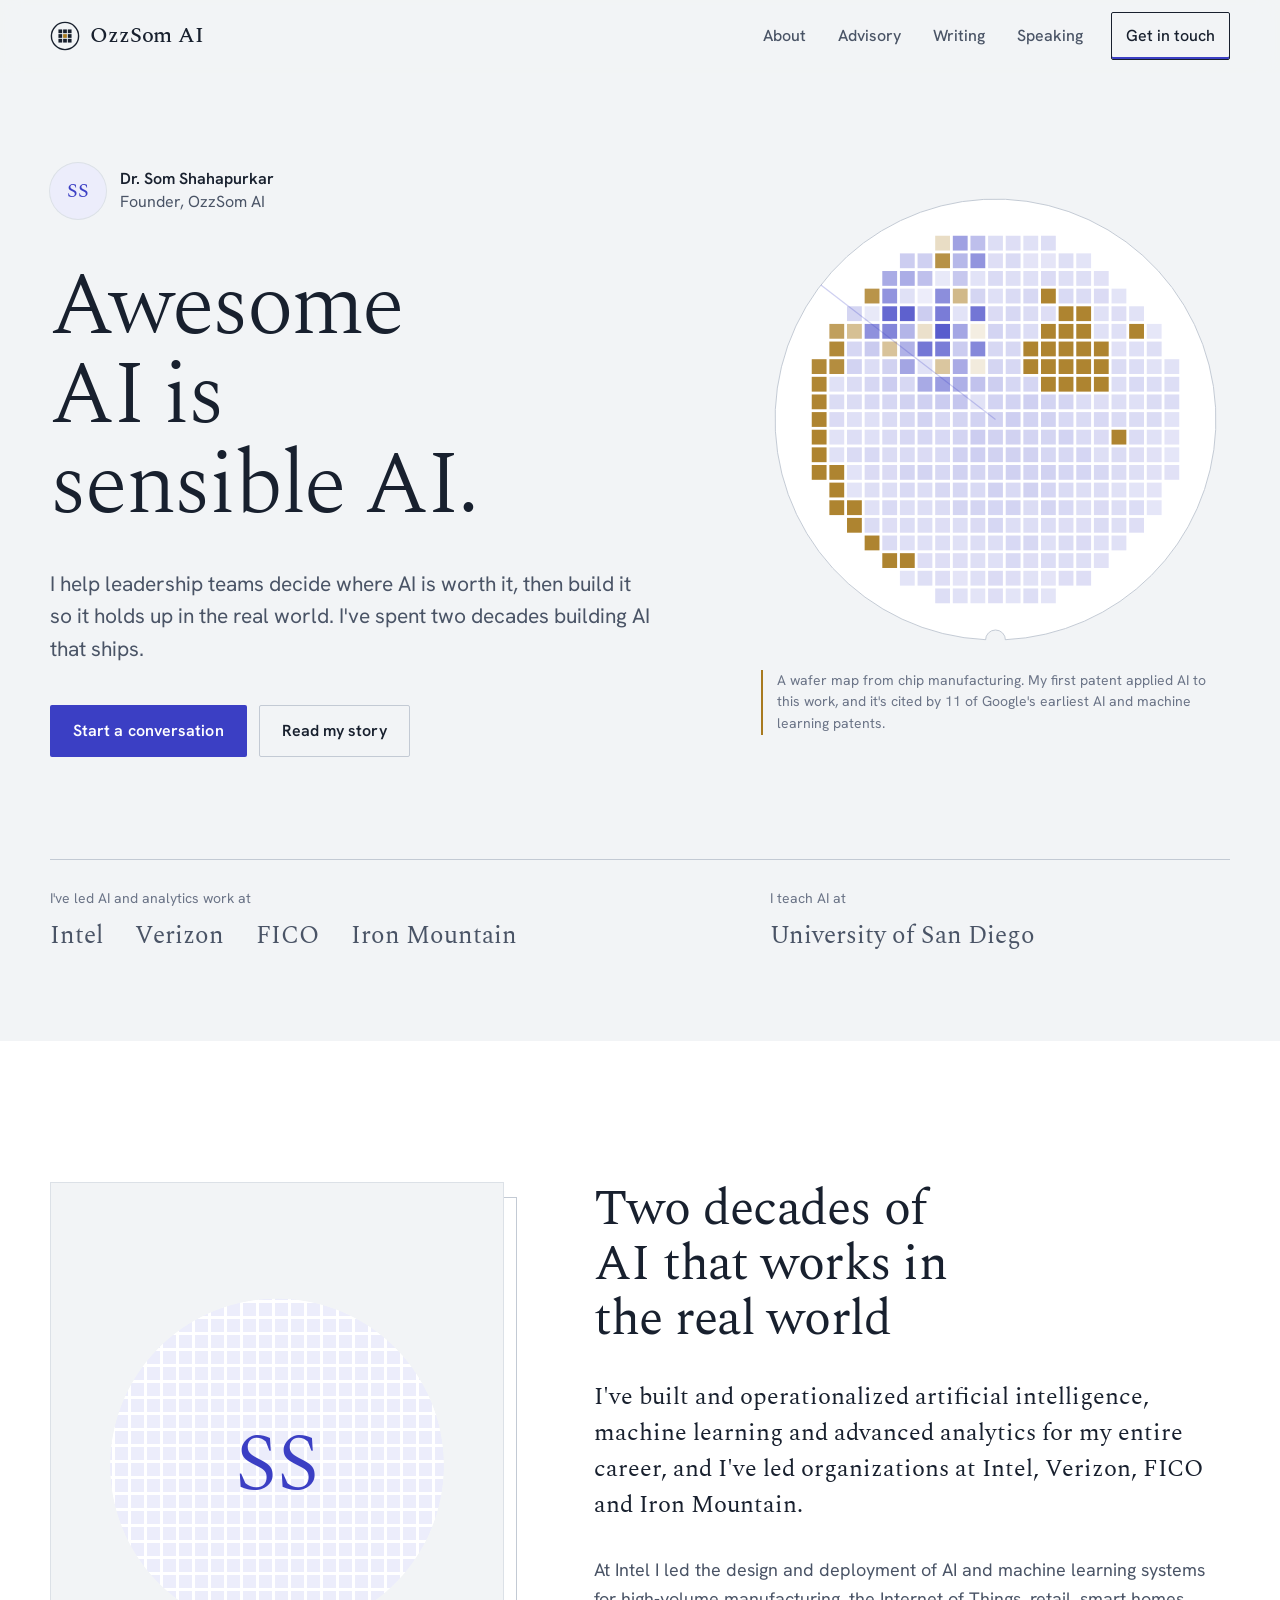
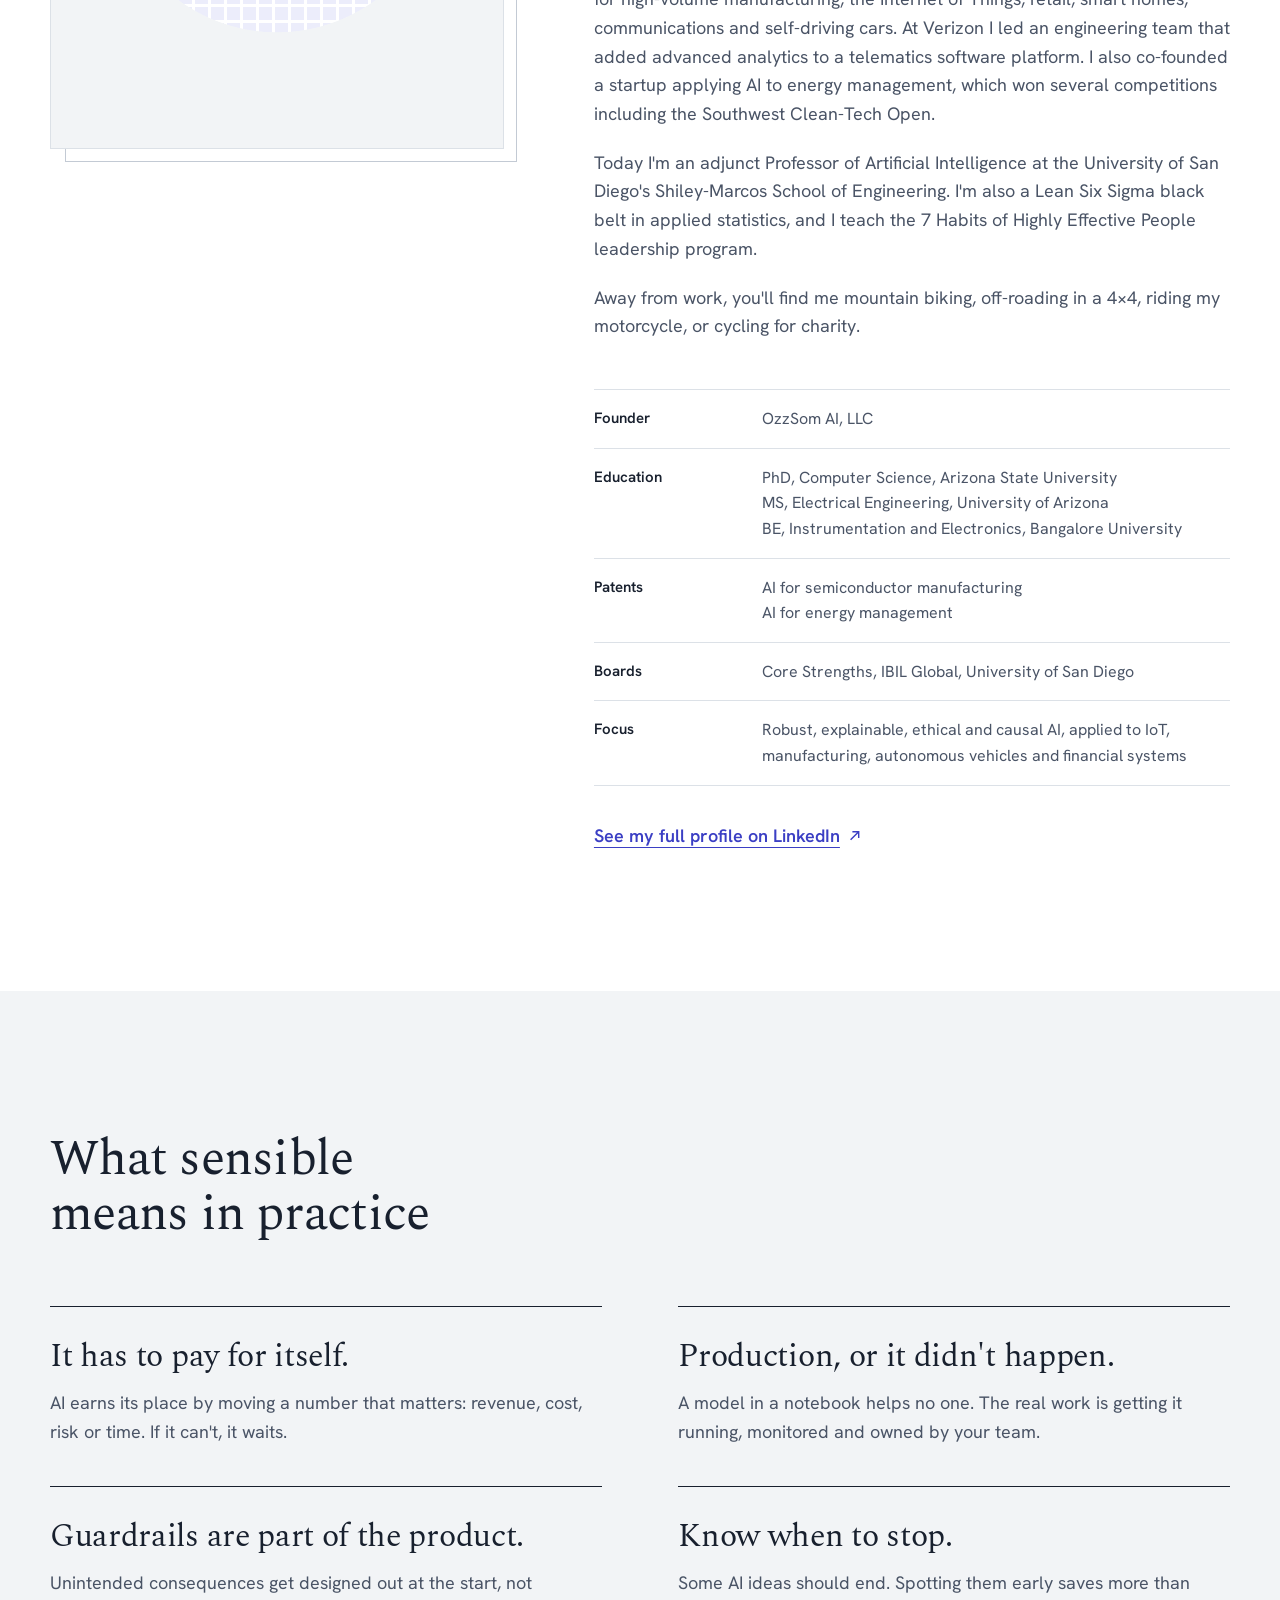
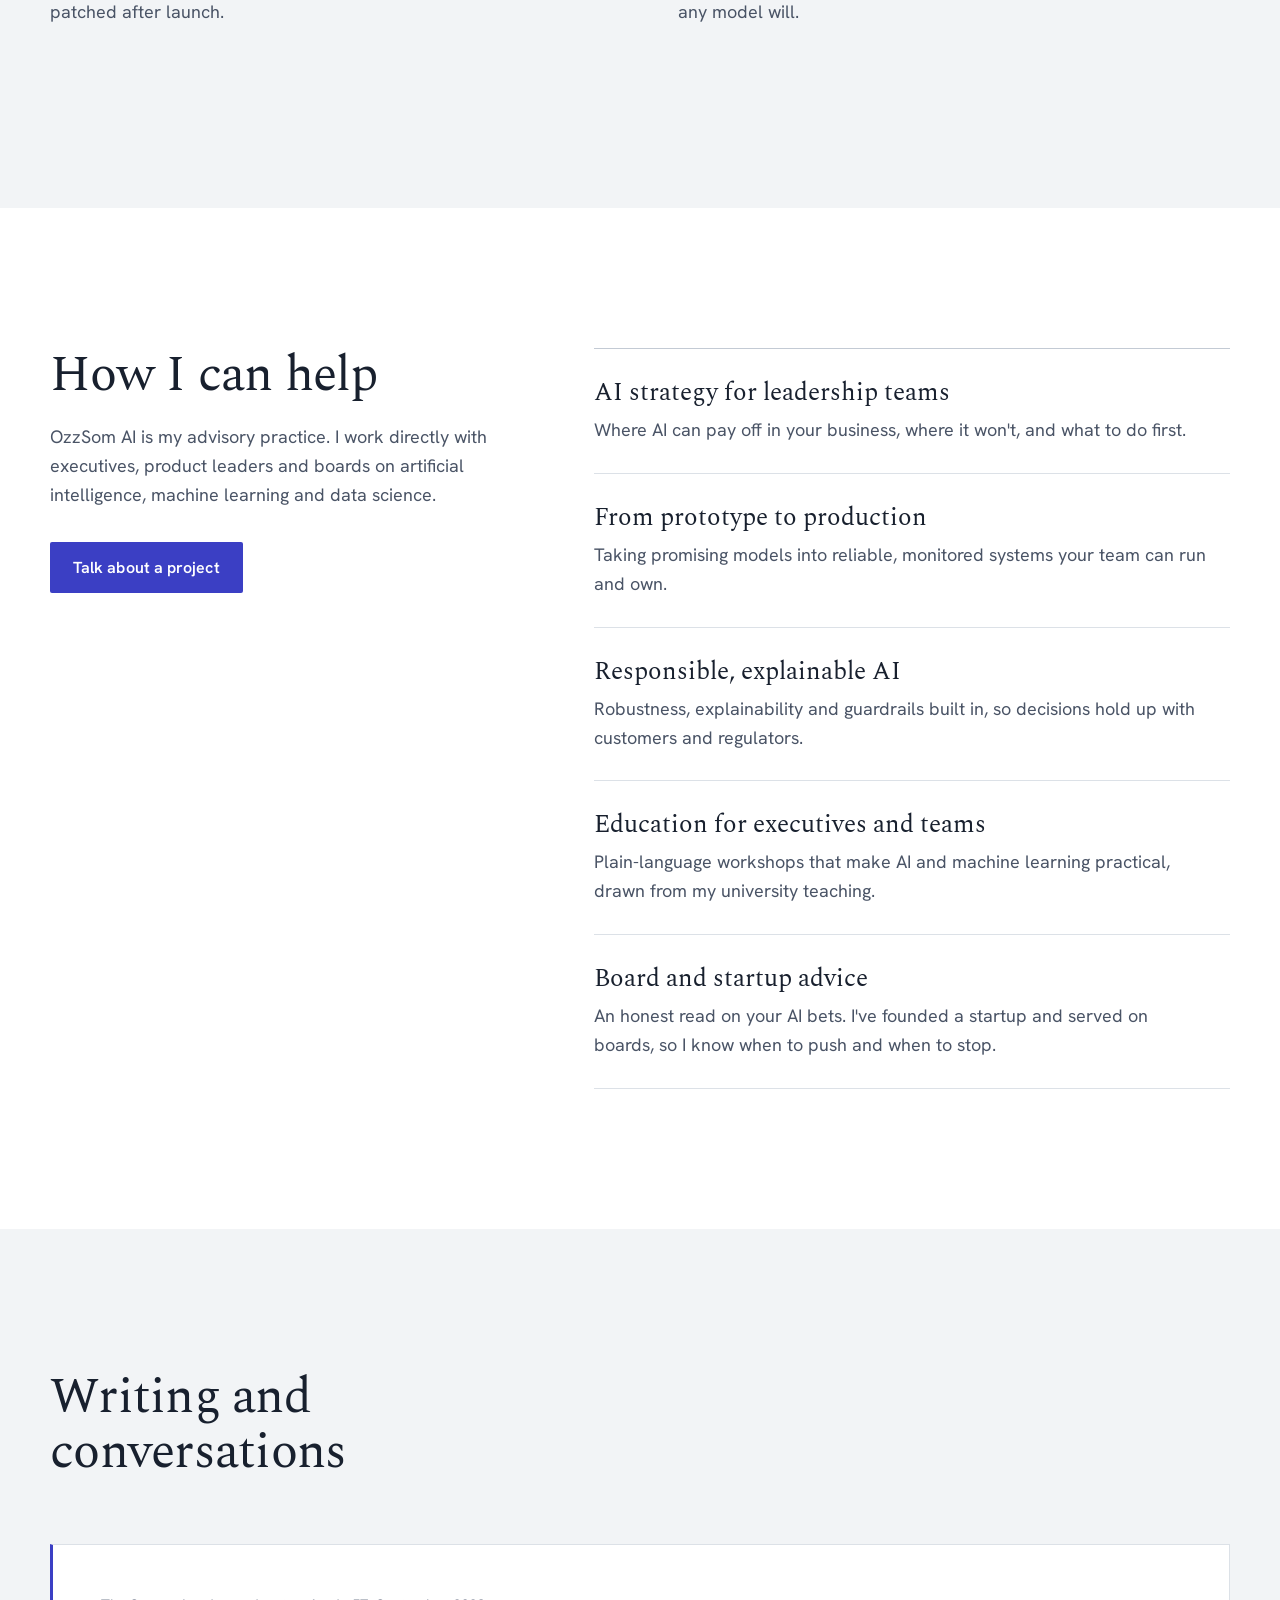
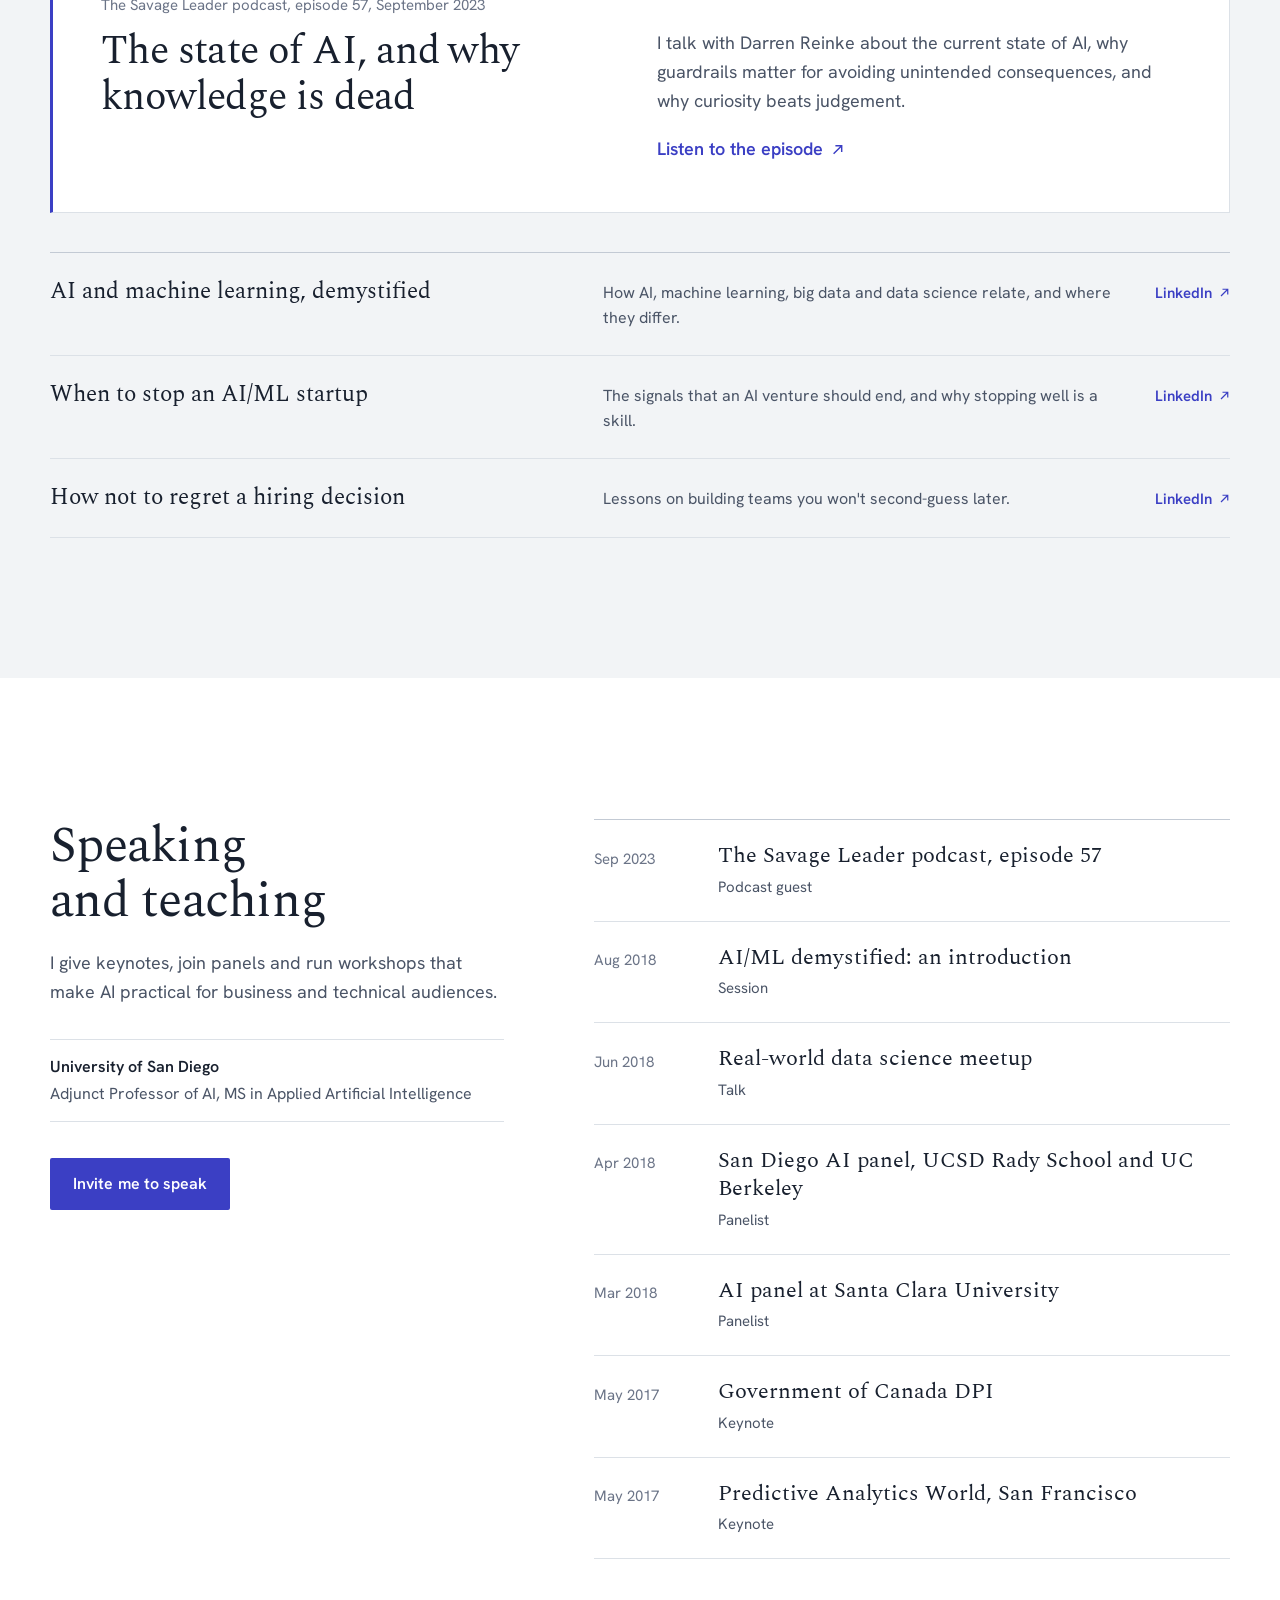
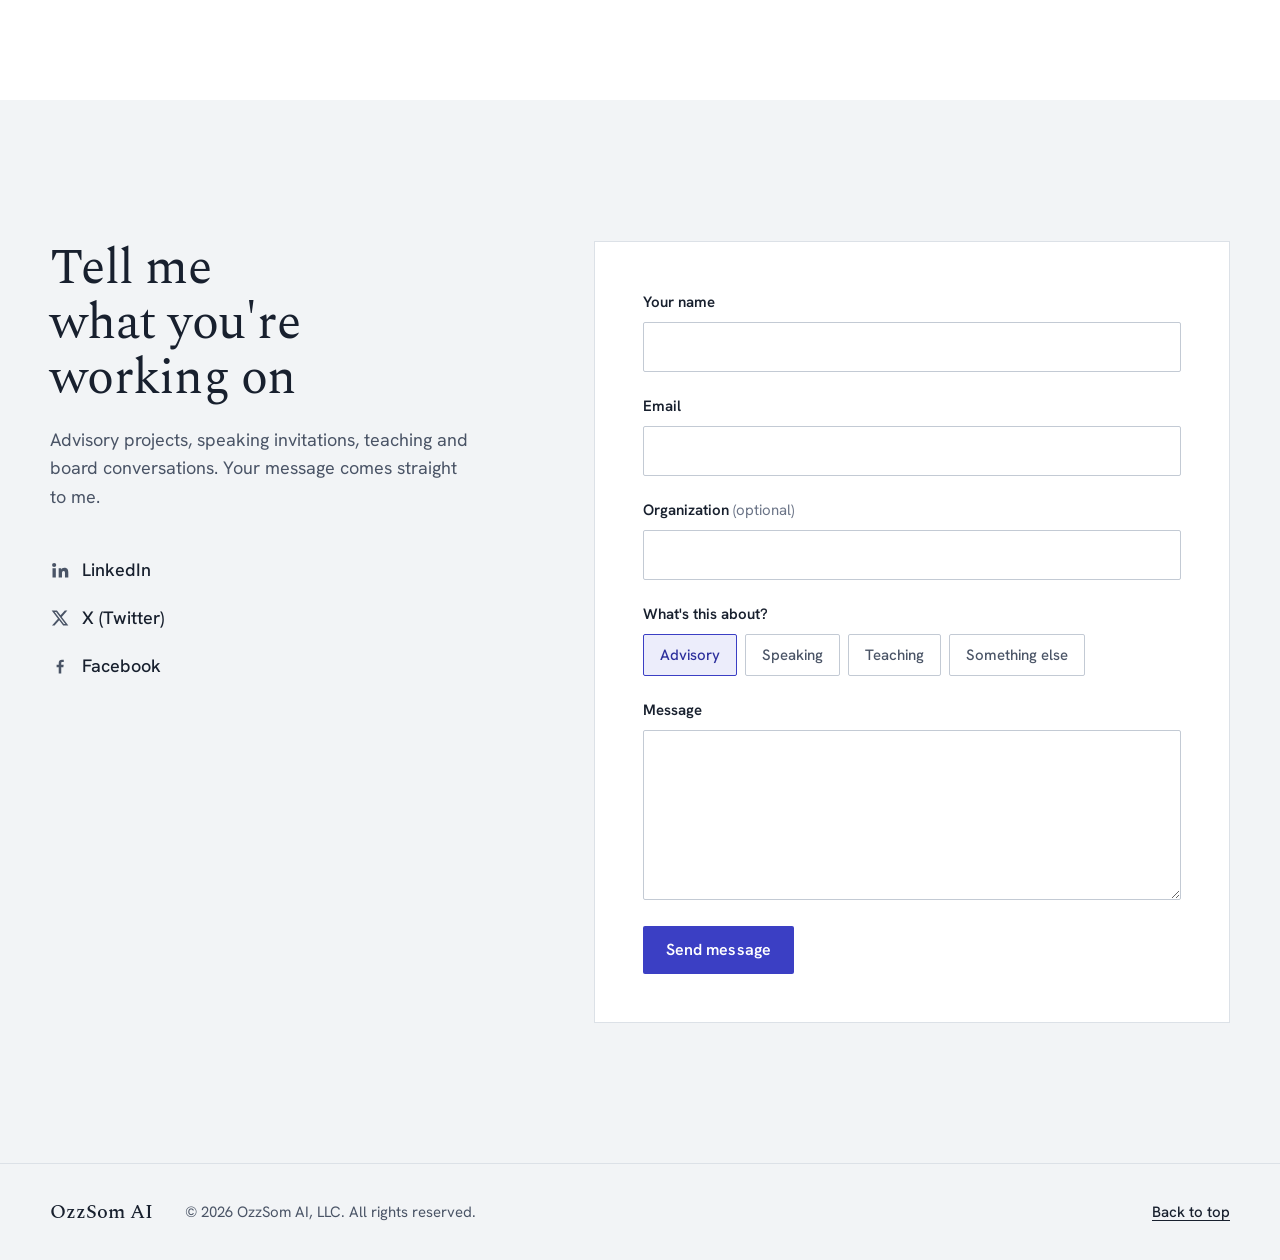
==== commit df767839: "Write site copy in Som's own voice; drop UC San Diego All visible copy is now first person ("I help " ====
--- a/index.html
+++ b/index.html
@@ -76,7 +76,7 @@
           <li><a href="#advisory">Advisory</a></li>
           <li><a href="#writing">Writing</a></li>
           <li><a href="#speaking">Speaking</a></li>
-          <li><a class="nav-cta" href="#contact">Contact Som</a></li>
+          <li><a class="nav-cta" href="#contact">Get in touch</a></li>
         </ul>
       </nav>
     </div>
@@ -98,23 +98,23 @@
 
           <h1 id="hero-title">Awesome AI is sensible&nbsp;AI.</h1>
 
-          <p class="lede">Som helps leadership teams decide where AI is worth it, then build it so it holds up in the real world. He has spent two decades building AI that ships.</p>
+          <p class="lede">I help leadership teams decide where AI is worth it, then build it so it holds up in the real world. I've spent two decades building AI that ships.</p>
 
           <div class="actions">
             <a class="btn btn-primary" href="#contact">Start a conversation</a>
-            <a class="btn btn-quiet" href="#about">Read Som's story</a>
+            <a class="btn btn-quiet" href="#about">Read my story</a>
           </div>
         </div>
 
         <figure class="wafer-figure">
           <canvas id="wafer" class="wafer-canvas" role="img" aria-label="Animated semiconductor wafer map: a circle of tiny chips settles from random noise into a clear pattern, with a cluster of flagged chips highlighted."></canvas>
-          <figcaption>A wafer map from chip manufacturing. Som's first patent applied AI to this work, and it is cited by 11 of Google's earliest AI and machine learning patents.</figcaption>
+          <figcaption>A wafer map from chip manufacturing. My first patent applied AI to this work, and it's cited by 11 of Google's earliest AI and machine learning patents.</figcaption>
         </figure>
       </div>
 
       <div class="wrap proof">
         <div class="proof-row">
-          <p class="proof-label">Has led AI and analytics work at</p>
+          <p class="proof-label">I've led AI and analytics work at</p>
           <ul class="proof-list">
             <li>Intel</li>
             <li>Verizon</li>
@@ -123,10 +123,9 @@
           </ul>
         </div>
         <div class="proof-row">
-          <p class="proof-label">Teaches AI at</p>
+          <p class="proof-label">I teach AI at</p>
           <ul class="proof-list">
             <li>University of San Diego</li>
-            <li>UC San Diego</li>
           </ul>
         </div>
       </div>
@@ -145,13 +144,13 @@
         <div class="about-copy">
           <h2 id="about-title">Two decades of AI that works in the real world</h2>
 
-          <p class="about-intro">Som has built and operationalized artificial intelligence, machine learning and advanced analytics for his entire career, and he has led organizations at Intel, Verizon, FICO and Iron Mountain.</p>
-
-          <p>At Intel he led the design and deployment of AI and machine learning systems for high-volume manufacturing, the Internet of Things, retail, smart homes, communications and self-driving cars. At Verizon he led an engineering team that added advanced analytics to a telematics software platform. He also co-founded a startup applying AI to energy management, which won several competitions including the Southwest Clean-Tech Open.</p>
-
-          <p>Som is an adjunct Professor of Artificial Intelligence at the University of San Diego's Shiley-Marcos School of Engineering, and an AI instructor for UC San Diego's Executive Perspective for Scientists &amp; Engineers program. He is a Lean Six Sigma black belt in applied statistics, and he also teaches the 7 Habits of Highly Effective People leadership program.</p>
-
-          <p>Away from work, you'll find him mountain biking, off-roading in a 4×4, riding his motorcycle, or cycling for charity.</p>
+          <p class="about-intro">I've built and operationalized artificial intelligence, machine learning and advanced analytics for my entire career, and I've led organizations at Intel, Verizon, FICO and Iron Mountain.</p>
+
+          <p>At Intel I led the design and deployment of AI and machine learning systems for high-volume manufacturing, the Internet of Things, retail, smart homes, communications and self-driving cars. At Verizon I led an engineering team that added advanced analytics to a telematics software platform. I also co-founded a startup applying AI to energy management, which won several competitions including the Southwest Clean-Tech Open.</p>
+
+          <p>Today I'm an adjunct Professor of Artificial Intelligence at the University of San Diego's Shiley-Marcos School of Engineering. I'm also a Lean Six Sigma black belt in applied statistics, and I teach the 7 Habits of Highly Effective People leadership program.</p>
+
+          <p>Away from work, you'll find me mountain biking, off-roading in a 4×4, riding my motorcycle, or cycling for charity.</p>
 
           <dl class="facts">
             <div>
@@ -176,7 +175,7 @@
             </div>
           </dl>
 
-          <a class="text-link" href="https://www.linkedin.com/in/shahapurkar/" target="_blank" rel="noopener">See Som's full profile on LinkedIn<svg class="ext" viewBox="0 0 16 16" aria-hidden="true"><path d="M6 3h7v7M13 3 4 12" fill="none" stroke="currentColor" stroke-width="1.6"/></svg></a>
+          <a class="text-link" href="https://www.linkedin.com/in/shahapurkar/" target="_blank" rel="noopener">See my full profile on LinkedIn<svg class="ext" viewBox="0 0 16 16" aria-hidden="true"><path d="M6 3h7v7M13 3 4 12" fill="none" stroke="currentColor" stroke-width="1.6"/></svg></a>
         </div>
       </div>
     </section>
@@ -210,8 +209,8 @@
     <section class="section section-white" id="advisory" aria-labelledby="advisory-title">
       <div class="wrap split">
         <div class="split-intro">
-          <h2 id="advisory-title">How Som can help</h2>
-          <p>OzzSom AI is Som's advisory practice. He works directly with executives, product leaders and boards on artificial intelligence, machine learning and data science.</p>
+          <h2 id="advisory-title">How I can help</h2>
+          <p>OzzSom AI is my advisory practice. I work directly with executives, product leaders and boards on artificial intelligence, machine learning and data science.</p>
           <a class="btn btn-primary" href="#contact" data-topic="Advisory">Talk about a project</a>
         </div>
 
@@ -230,11 +229,11 @@
           </li>
           <li>
             <h3>Education for executives and teams</h3>
-            <p>Plain-language workshops that make AI and machine learning practical, drawn from Som's university teaching.</p>
+            <p>Plain-language workshops that make AI and machine learning practical, drawn from my university teaching.</p>
           </li>
           <li>
             <h3>Board and startup advice</h3>
-            <p>An honest read on AI bets from a founder and board member who knows when to push and when to stop.</p>
+            <p>An honest read on your AI bets. I've founded a startup and served on boards, so I know when to push and when to stop.</p>
           </li>
         </ul>
       </div>
@@ -248,7 +247,7 @@
         <a class="feature" href="https://www.thesavageleader.com/savage-leader-podcast/som-shahapurkar" target="_blank" rel="noopener">
           <span class="feature-meta">The Savage Leader podcast, episode 57, September 2023</span>
           <span class="feature-title">The state of AI, and why knowledge is dead</span>
-          <span class="feature-text">Som talks with Darren Reinke about the current state of AI, why guardrails matter for avoiding unintended consequences, and why curiosity beats judgement.</span>
+          <span class="feature-text">I talk with Darren Reinke about the current state of AI, why guardrails matter for avoiding unintended consequences, and why curiosity beats judgement.</span>
           <span class="feature-link">Listen to the episode<svg class="ext" viewBox="0 0 16 16" aria-hidden="true"><path d="M6 3h7v7M13 3 4 12" fill="none" stroke="currentColor" stroke-width="1.6"/></svg></span>
         </a>
 
@@ -283,20 +282,16 @@
       <div class="wrap split">
         <div class="split-intro">
           <h2 id="speaking-title">Speaking and teaching</h2>
-          <p>Keynotes, panels and workshops that make AI practical for business and technical audiences.</p>
+          <p>I give keynotes, join panels and run workshops that make AI practical for business and technical audiences.</p>
 
           <dl class="teaching">
             <div>
               <dt>University of San Diego</dt>
               <dd>Adjunct Professor of AI, MS in Applied Artificial Intelligence</dd>
             </div>
-            <div>
-              <dt>UC San Diego</dt>
-              <dd>AI instructor, Executive Perspective for Scientists &amp; Engineers</dd>
-            </div>
           </dl>
 
-          <a class="btn btn-primary" href="#contact" data-topic="Speaking">Invite Som to speak</a>
+          <a class="btn btn-primary" href="#contact" data-topic="Speaking">Invite me to speak</a>
         </div>
 
         <ol class="timeline" aria-label="Selected appearances, newest first">
@@ -357,8 +352,8 @@
     <section class="section contact" id="contact" aria-labelledby="contact-title">
       <div class="wrap contact-grid">
         <div class="contact-intro">
-          <h2 id="contact-title">Tell Som what you're working on</h2>
-          <p>Advisory projects, speaking invitations, teaching and board conversations. Your message goes straight to Som.</p>
+          <h2 id="contact-title">Tell me what you're working on</h2>
+          <p>Advisory projects, speaking invitations, teaching and board conversations. Your message comes straight to me.</p>
 
           <ul class="social">
             <li><a href="https://www.linkedin.com/in/shahapurkar/" target="_blank" rel="noopener">
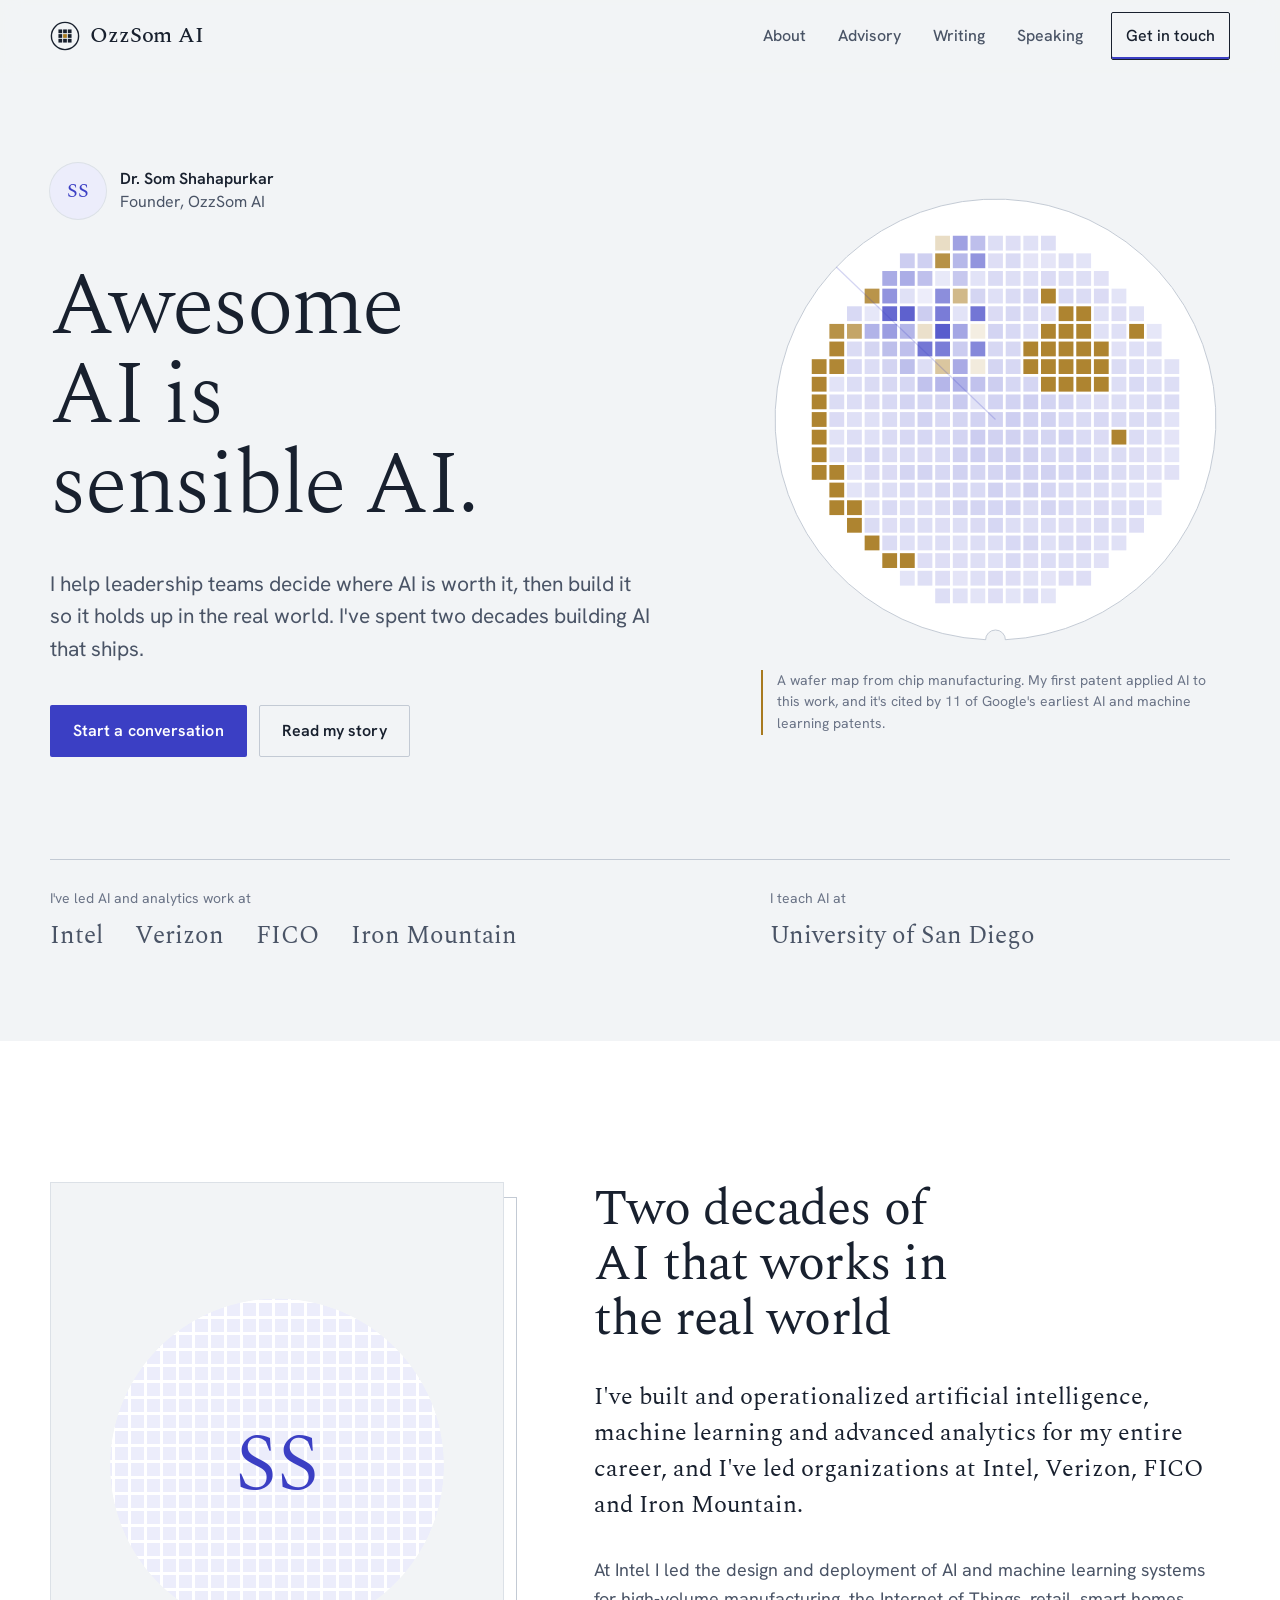
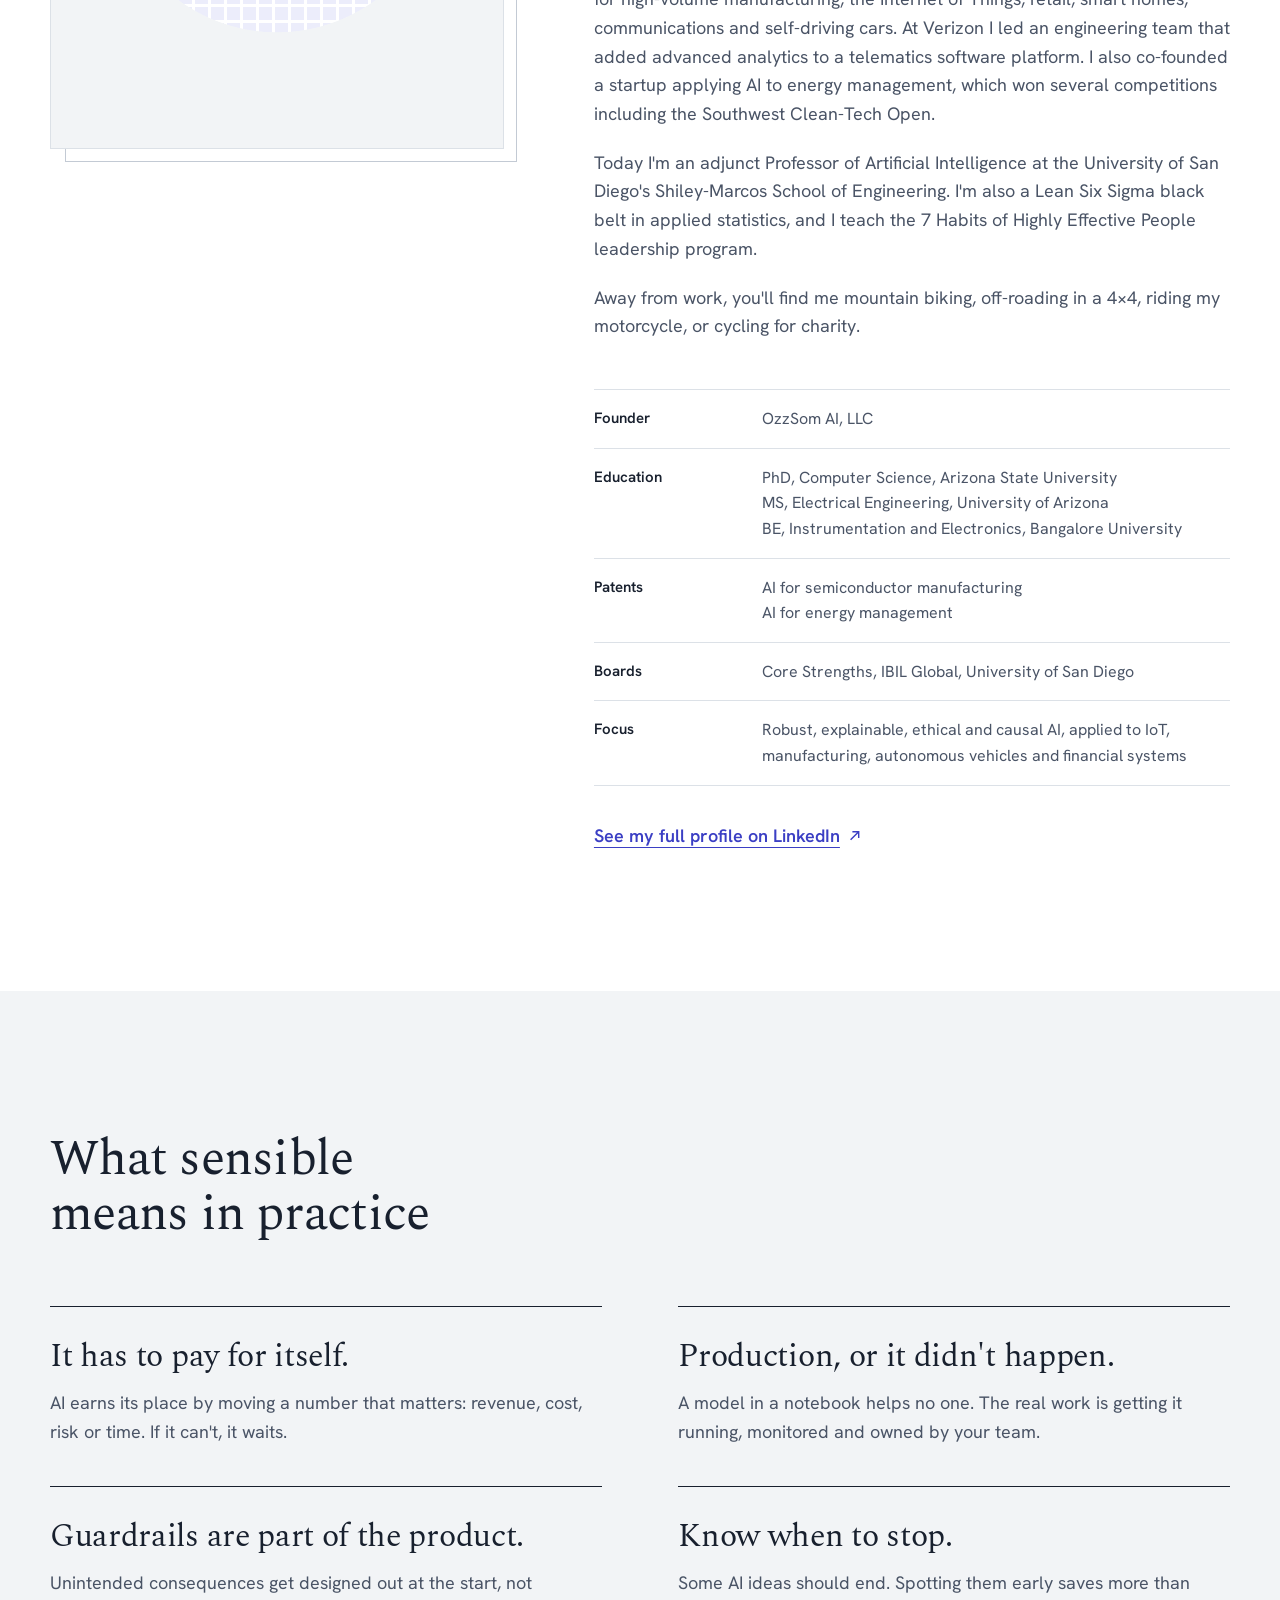
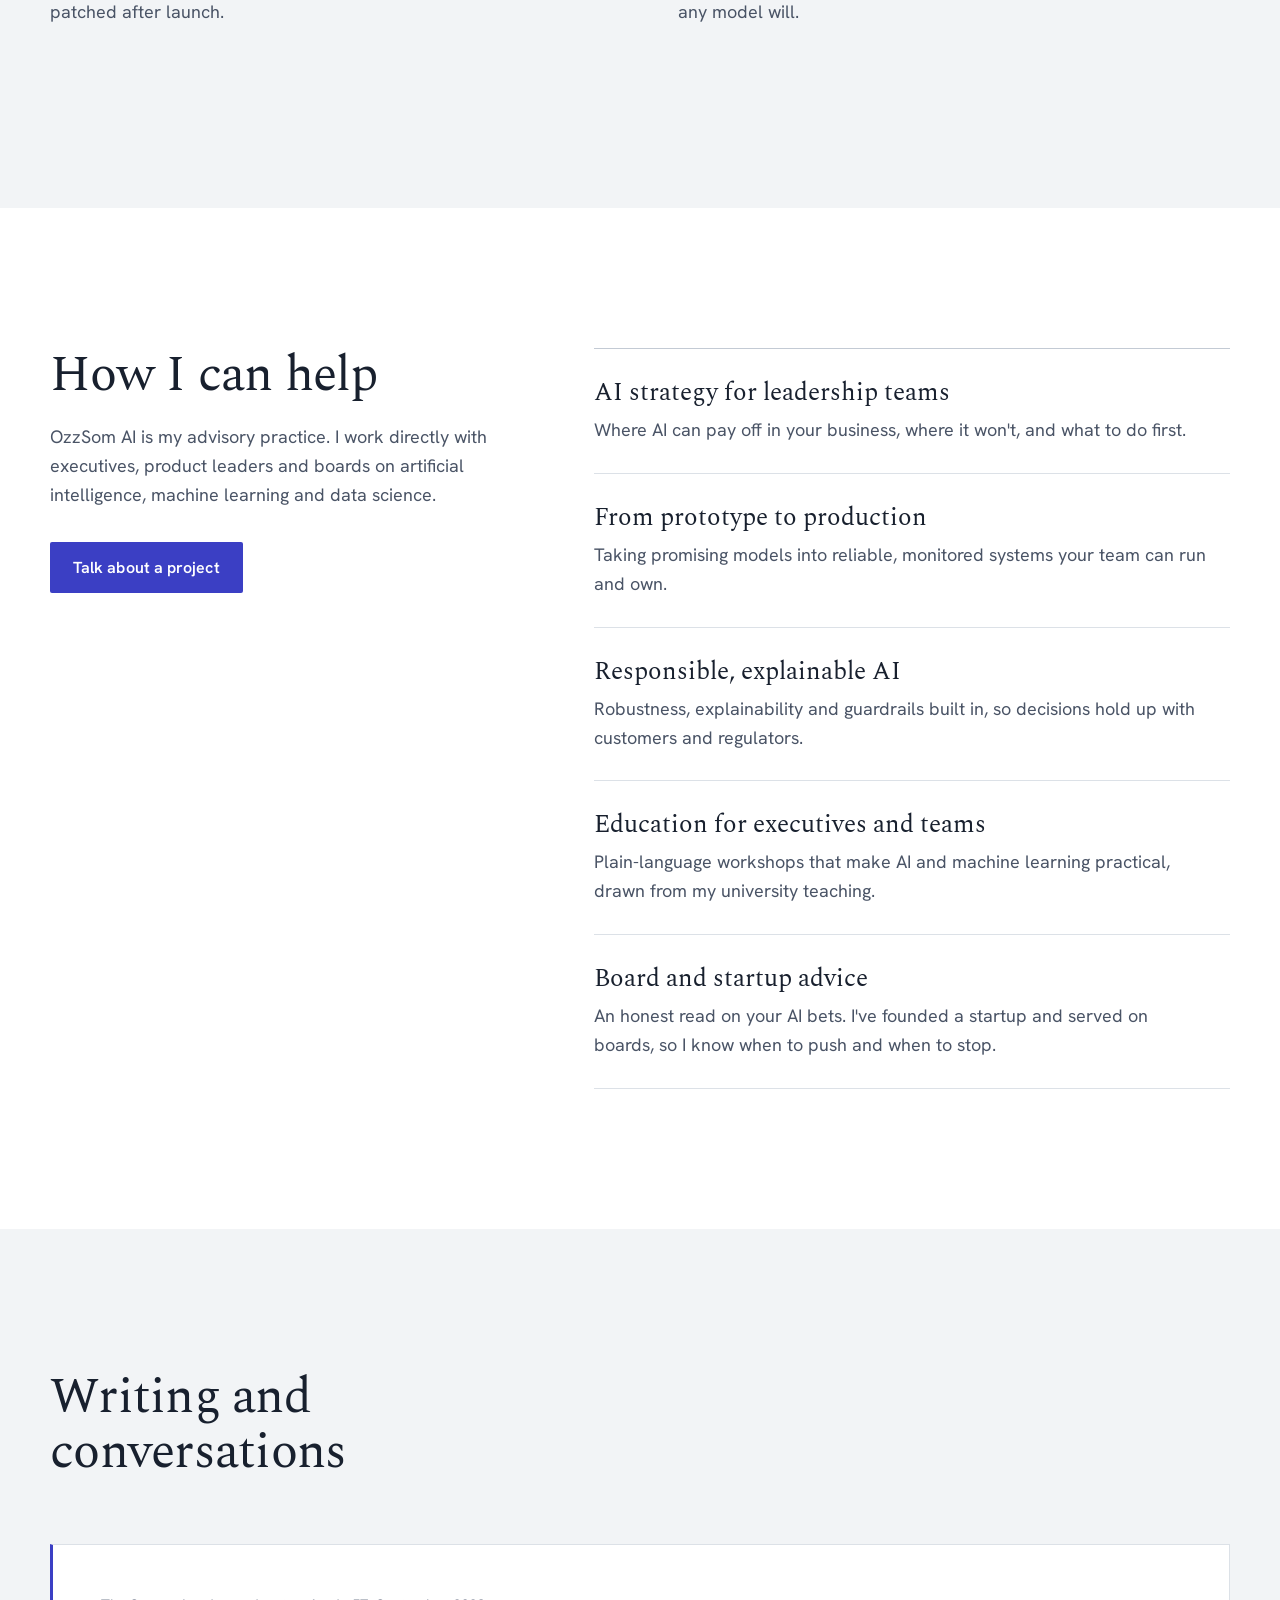
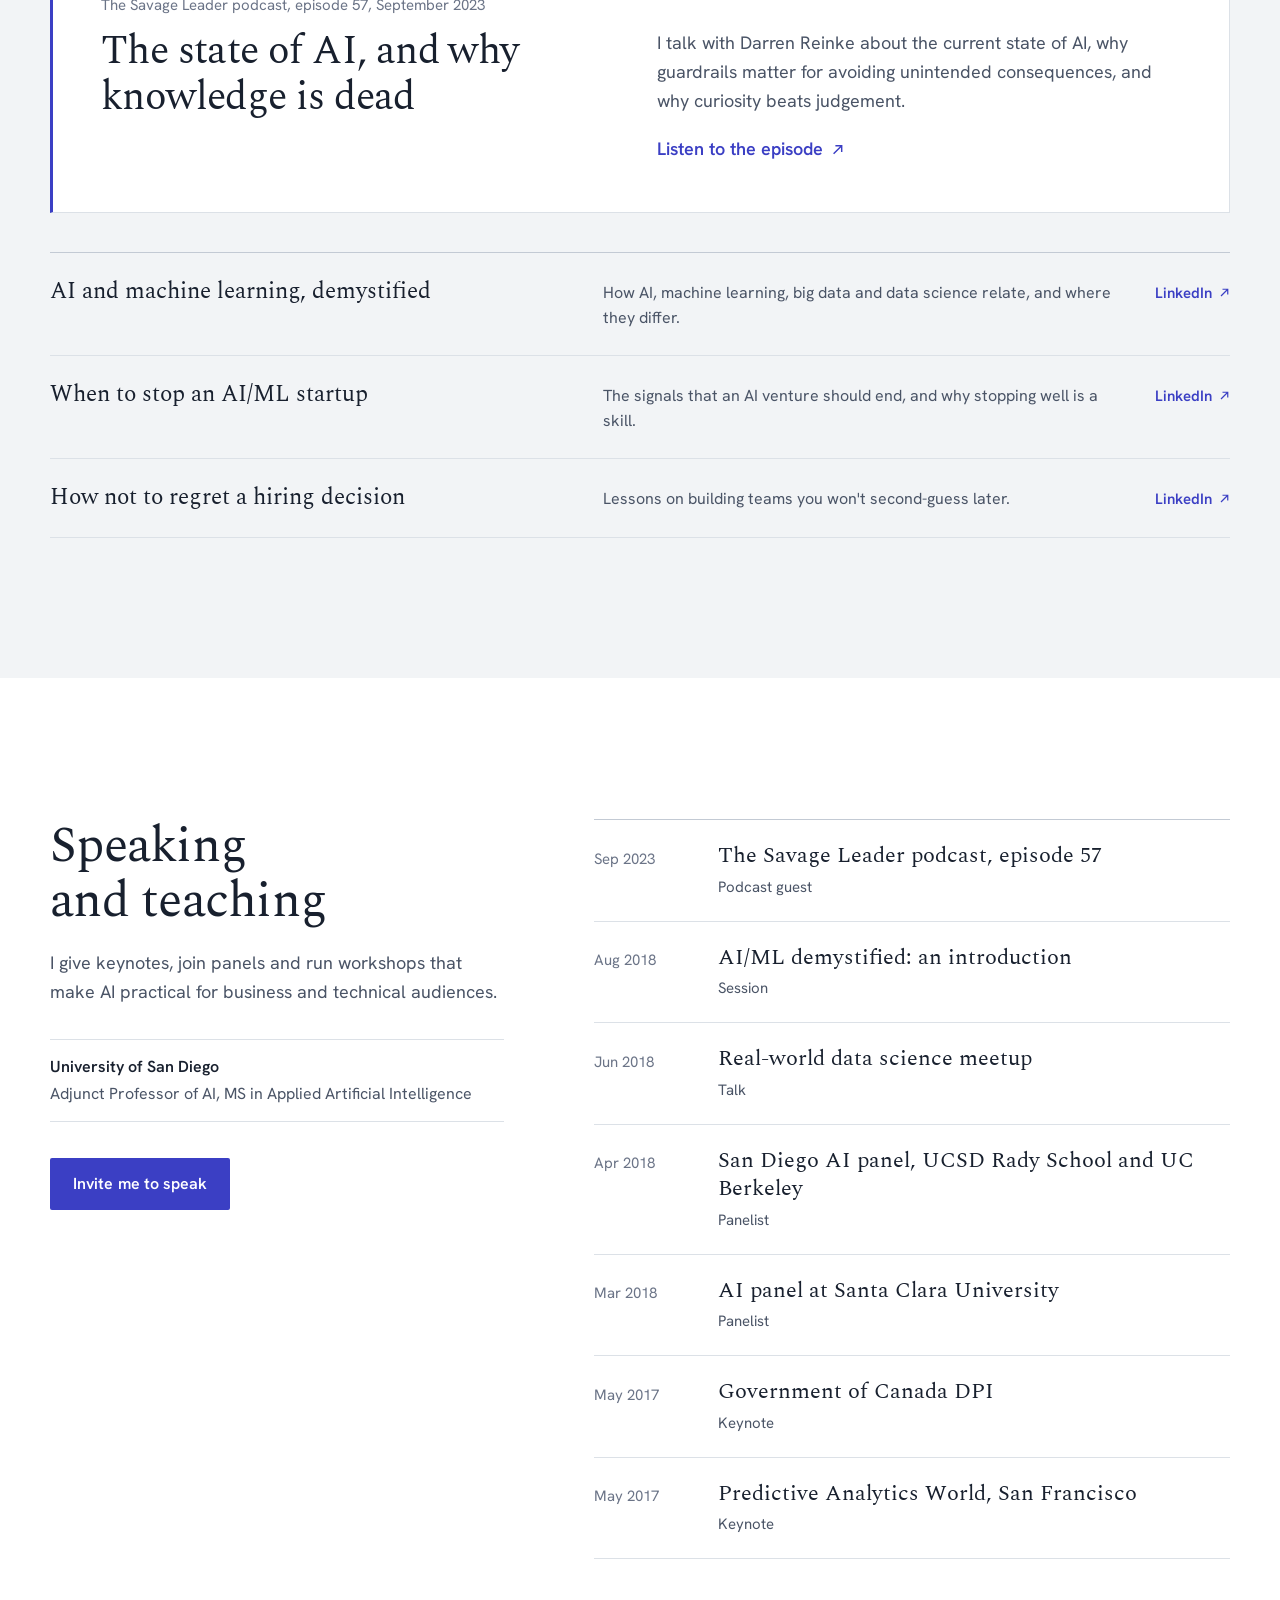
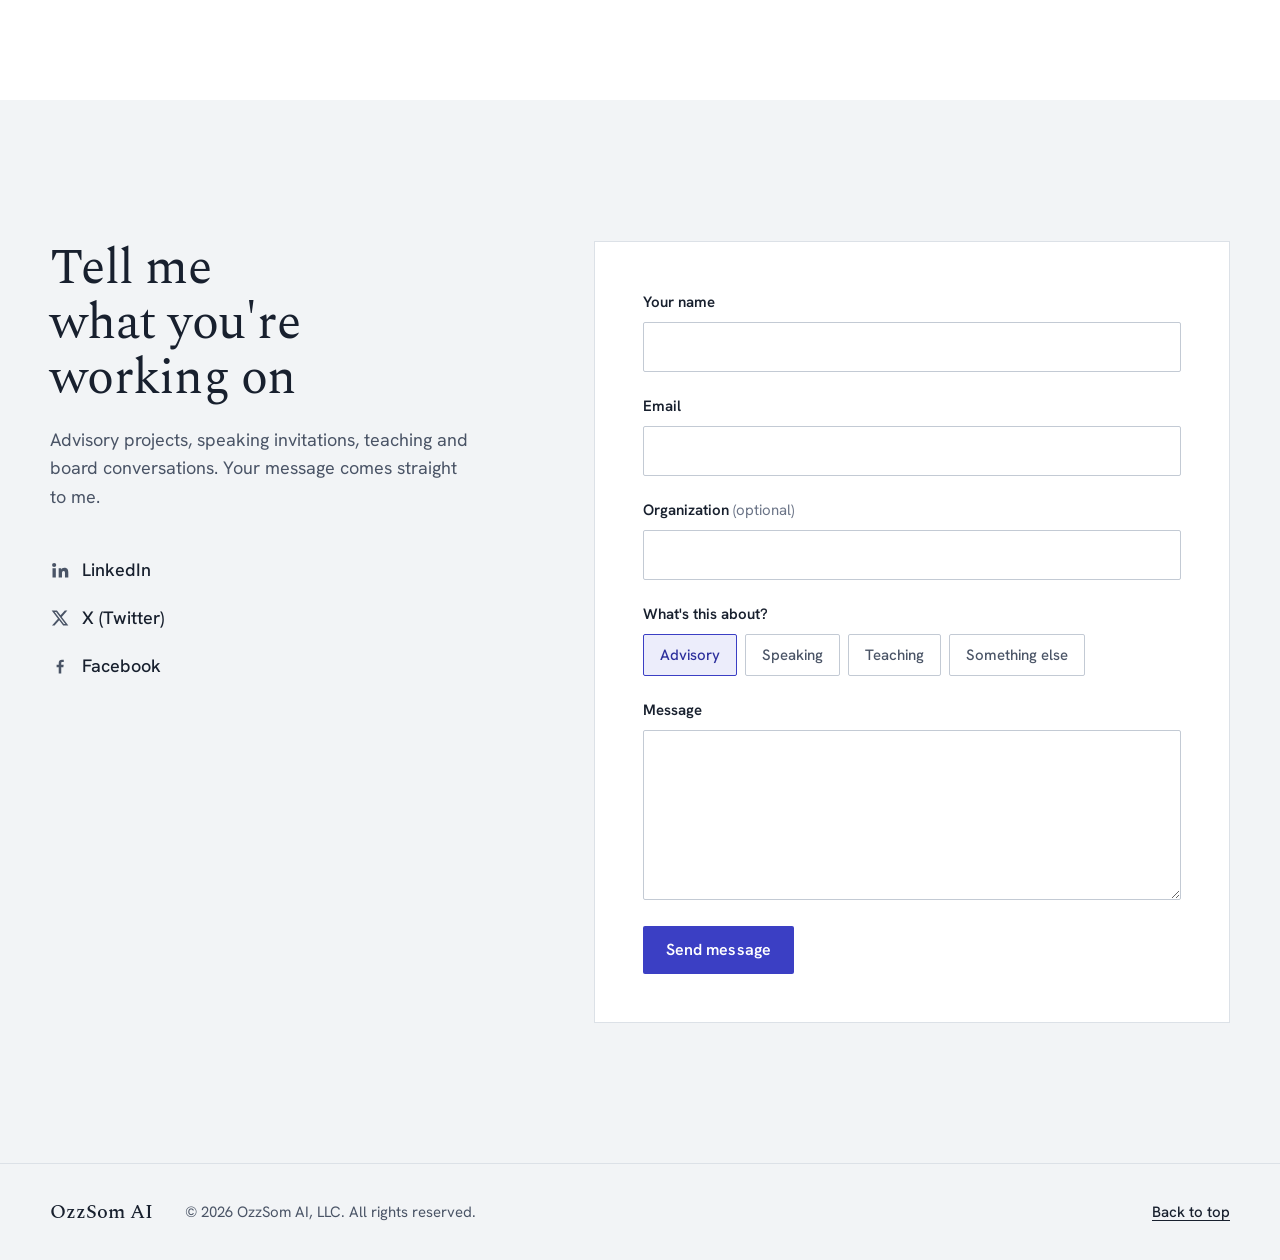
==== commit f8232808: "Polish the mobile layout - Full-screen menu with large serif links and a pinned "Get in touch"   but" ====
--- a/index.html
+++ b/index.html
@@ -134,6 +134,8 @@
     <!-- About -->
     <section class="section section-white" id="about" aria-labelledby="about-title">
       <div class="wrap about-grid">
+        <h2 id="about-title" class="about-title">Two decades of AI that works in the real world</h2>
+
         <div class="portrait">
           <div class="portrait-frame">
             <span class="portrait-fallback" aria-hidden="true">SS</span>
@@ -142,8 +144,6 @@
         </div>
 
         <div class="about-copy">
-          <h2 id="about-title">Two decades of AI that works in the real world</h2>
-
           <p class="about-intro">I've built and operationalized artificial intelligence, machine learning and advanced analytics for my entire career, and I've led organizations at Intel, Verizon, FICO and Iron Mountain.</p>
 
           <p>At Intel I led the design and deployment of AI and machine learning systems for high-volume manufacturing, the Internet of Things, retail, smart homes, communications and self-driving cars. At Verizon I led an engineering team that added advanced analytics to a telematics software platform. I also co-founded a startup applying AI to energy management, which won several competitions including the Southwest Clean-Tech Open.</p>
--- a/styles.css
+++ b/styles.css
@@ -388,11 +388,17 @@
 .about-grid {
   display: grid;
   grid-template-columns: minmax(0, 5fr) minmax(0, 7fr);
-  gap: clamp(40px, 7vw, 104px);
+  grid-template-rows: auto 1fr;
+  grid-template-areas:
+    "portrait title"
+    "portrait copy";
+  column-gap: clamp(40px, 7vw, 104px);
   align-items: start;
 }
-
-.portrait { position: sticky; top: calc(var(--header-h) + 32px); isolation: isolate; }
+.about-title { grid-area: title; max-width: 16ch; margin-bottom: 32px; }
+.about-copy { grid-area: copy; }
+
+.portrait { grid-area: portrait; position: sticky; top: calc(var(--header-h) + 32px); isolation: isolate; }
 .portrait-frame {
   position: relative;
   aspect-ratio: 4 / 5;
@@ -427,7 +433,6 @@
   color: var(--accent);
 }
 
-.about-copy h2 { max-width: 16ch; margin-bottom: 32px; }
 .about-copy > p { max-width: 36em; color: var(--ink-soft); }
 .about-copy > p + p { margin-top: 1.1em; }
 .about-copy .about-intro {
@@ -781,18 +786,26 @@
 
 /* ---------- Responsive ---------- */
 
+a, button, label { -webkit-tap-highlight-color: transparent; }
+.btn:active { transform: translateY(1px); }
+
+/* Tablets and small laptops */
 @media (max-width: 960px) {
   .hero-grid { grid-template-columns: minmax(0, 1fr); }
   .wafer-figure { justify-self: start; max-width: 440px; }
   .proof { grid-template-columns: minmax(0, 1fr); }
 
-  .about-grid,
+  .about-grid {
+    grid-template-columns: minmax(0, 1fr);
+    grid-template-rows: none;
+    grid-template-areas: "title" "portrait" "copy";
+  }
   .split,
   .contact-grid { grid-template-columns: minmax(0, 1fr); }
 
   .portrait,
   .split-intro { position: static; }
-  .portrait { max-width: 380px; }
+  .portrait { max-width: 380px; margin-bottom: 56px; }
 
   .feature { grid-template-columns: minmax(0, 1fr); grid-template-rows: none; }
   .feature-meta, .feature-title, .feature-text, .feature-link { grid-column: 1; grid-row: auto; }
@@ -801,37 +814,178 @@
   .article-text { grid-column: 1 / -1; grid-row: 2; }
 }
 
+/* Phones */
 @media (max-width: 760px) {
+  :root {
+    --gutter: 24px;
+    --header-h: 64px;
+    --section-space: 88px;
+  }
+  body { font-size: 1.0625rem; }
+
+  /* Header: solid on phones (a blurred header would trap the fixed menu inside it) */
+  .site-header {
+    background: var(--paper);
+    -webkit-backdrop-filter: none;
+    backdrop-filter: none;
+  }
+  html.menu-open { overflow: hidden; }
+  html.menu-open .site-header { border-bottom-color: var(--line); }
+  .brand-mark { width: 28px; height: 28px; }
+  .brand-name { font-size: 1.25rem; }
+
+  /* Full-screen menu */
   .nav-toggle { display: inline-flex; }
   .nav-menu {
-    position: absolute;
+    position: fixed;
     top: var(--header-h);
     left: 0;
     right: 0;
+    bottom: 0;
+    display: flex;
     flex-direction: column;
     align-items: stretch;
     gap: 0;
-    padding: 8px var(--gutter) 20px;
+    padding: 12px var(--gutter) calc(28px + env(safe-area-inset-bottom));
     background: var(--paper);
-    border-bottom: 1px solid var(--line);
-    display: none;
-  }
-  .nav-menu.is-open { display: flex; }
-  .nav-menu a { display: block; padding: 14px 0; font-size: 1.125rem; border-bottom: 1px solid var(--line); }
+    overflow-y: auto;
+    opacity: 0;
+    visibility: hidden;
+    transform: translateY(-6px);
+    transition: opacity 0.2s ease, transform 0.2s ease, visibility 0s linear 0.2s;
+  }
+  .nav-menu.is-open {
+    opacity: 1;
+    visibility: visible;
+    transform: none;
+    transition: opacity 0.2s ease, transform 0.2s ease, visibility 0s;
+  }
+  .nav-menu li { border-bottom: 1px solid var(--line); }
+  .nav-menu li:last-child { border-bottom: 0; margin-top: auto; padding-top: 32px; }
+  .nav-menu a {
+    display: block;
+    padding: 18px 0;
+    font-family: var(--serif);
+    font-size: 1.875rem;
+    font-weight: 400;
+    line-height: 1.2;
+    letter-spacing: -0.01em;
+    color: var(--ink);
+  }
   .nav-menu a.is-current { box-shadow: none; color: var(--accent); }
   .nav-menu .nav-cta {
-    margin: 16px 0 0;
+    margin: 0;
+    padding: 16px;
     text-align: center;
-    padding: 14px;
+    font-family: var(--sans);
+    font-size: 1.0625rem;
+    font-weight: 600;
+    letter-spacing: 0;
     background: var(--ink);
     color: var(--surface);
-  }
-
+    border: 0;
+  }
+
+  /* Hero */
+  .hero { padding-top: 36px; }
+  .hero-grid { gap: 56px; }
+  .byline { gap: 12px; margin-bottom: 28px; }
+  .avatar { width: 48px; height: 48px; }
+  .byline p { font-size: 0.9375rem; }
+  .hero h1 {
+    font-size: clamp(2.625rem, 12.4vw, 3.75rem);
+    line-height: 1.04;
+    letter-spacing: -0.028em;
+  }
+  .lede { margin-top: 20px; font-size: 1.125rem; line-height: 1.55; }
+  .actions { flex-direction: column; gap: 10px; margin-top: 32px; }
+  .actions .btn { width: 100%; min-height: 54px; }
+
+  .wafer-figure { justify-self: center; max-width: 300px; }
+  .wafer-figure figcaption { margin-top: 20px; }
+
+  .proof { margin-top: 64px; padding-top: 28px; padding-bottom: 72px; gap: 28px; }
+  .proof-label { margin-bottom: 12px; }
+  .proof-list {
+    display: grid;
+    grid-template-columns: repeat(2, minmax(0, 1fr));
+    gap: 8px 16px;
+    font-size: 1.375rem;
+  }
+  .proof-list li:only-child { grid-column: 1 / -1; }
+
+  /* Section rhythm */
+  .section-title { margin-bottom: 36px; }
+
+  /* About: heading, then portrait, then story */
+  .about-title { margin-bottom: 32px; }
+  .portrait { width: calc(100% - 10px); max-width: 360px; margin-bottom: 48px; }
+  .portrait-frame::after { inset: 10px -10px -10px 10px; }
+  .about-copy .about-intro { font-size: 1.3125rem; line-height: 1.45; }
+  .facts { margin: 40px 0 32px; }
+  .facts > div { grid-template-columns: minmax(0, 1fr); gap: 4px; padding: 14px 0; }
+
+  /* Principles */
   .principle-grid { grid-template-columns: minmax(0, 1fr); }
-  .facts > div { grid-template-columns: minmax(0, 1fr); gap: 4px; }
-  .timeline li { grid-template-columns: minmax(0, 1fr); gap: 4px; }
+  .principle { padding: 24px 0 32px; }
+  .principle h3 { font-size: 1.5rem; margin-bottom: 10px; }
+
+  /* Advisory and speaking */
+  .split-intro > p { margin-bottom: 28px; }
+  .split-intro .btn { width: 100%; min-height: 54px; }
+  .offer-list li { padding: 24px 0; }
+  .teaching { margin-bottom: 28px; }
+
+  /* Writing: the podcast becomes an edge-to-edge panel */
+  .feature {
+    margin-inline: calc(-1 * var(--gutter));
+    padding: 32px var(--gutter) 36px;
+    border-left: 0;
+    border-right: 0;
+    border-top: 3px solid var(--accent);
+  }
+  .feature:hover { border-left-color: transparent; }
+  .feature-title { font-size: 1.75rem; }
+  .article-list a { grid-template-columns: minmax(0, 1fr); gap: 6px; padding: 22px 0; }
+  .article-text { grid-column: auto; grid-row: auto; }
+  .article-source { margin-top: 4px; }
+
+  /* Timeline */
+  .timeline li { grid-template-columns: minmax(0, 1fr); gap: 4px; padding: 20px 0; }
   .timeline time { padding-top: 0; }
-  .portrait-frame::after { inset: 10px -10px -10px 10px; }
+
+  /* Contact: the form becomes an edge-to-edge sheet that meets the footer */
+  .contact { padding-bottom: 0; }
+  .contact-intro h2 { max-width: 14ch; }
+  .social { margin-top: 28px; }
+  .contact-form {
+    margin-inline: calc(-1 * var(--gutter));
+    padding: 32px var(--gutter) 36px;
+    border-left: 0;
+    border-right: 0;
+    gap: 20px;
+  }
+  .topic-options { display: grid; grid-template-columns: repeat(2, minmax(0, 1fr)); }
+  .topic-options label { display: block; }
+  .topic-options span { width: 100%; justify-content: center; min-height: 48px; }
+  .form-footer { flex-direction: column; align-items: stretch; gap: 14px; }
+  .form-footer .btn { width: 100%; min-height: 54px; }
+
+  /* Footer */
+  .footer-inner {
+    flex-direction: column;
+    align-items: flex-start;
+    gap: 6px;
+    padding-block: 36px calc(36px + env(safe-area-inset-bottom));
+  }
+  .footer-legal { margin-right: 0; }
+  .footer-top { margin-top: 10px; }
+}
+
+/* Small phones */
+@media (max-width: 374px) {
+  :root { --gutter: 20px; }
+  .proof-list { font-size: 1.25rem; }
 }
 
 @media (prefers-reduced-motion: reduce) {
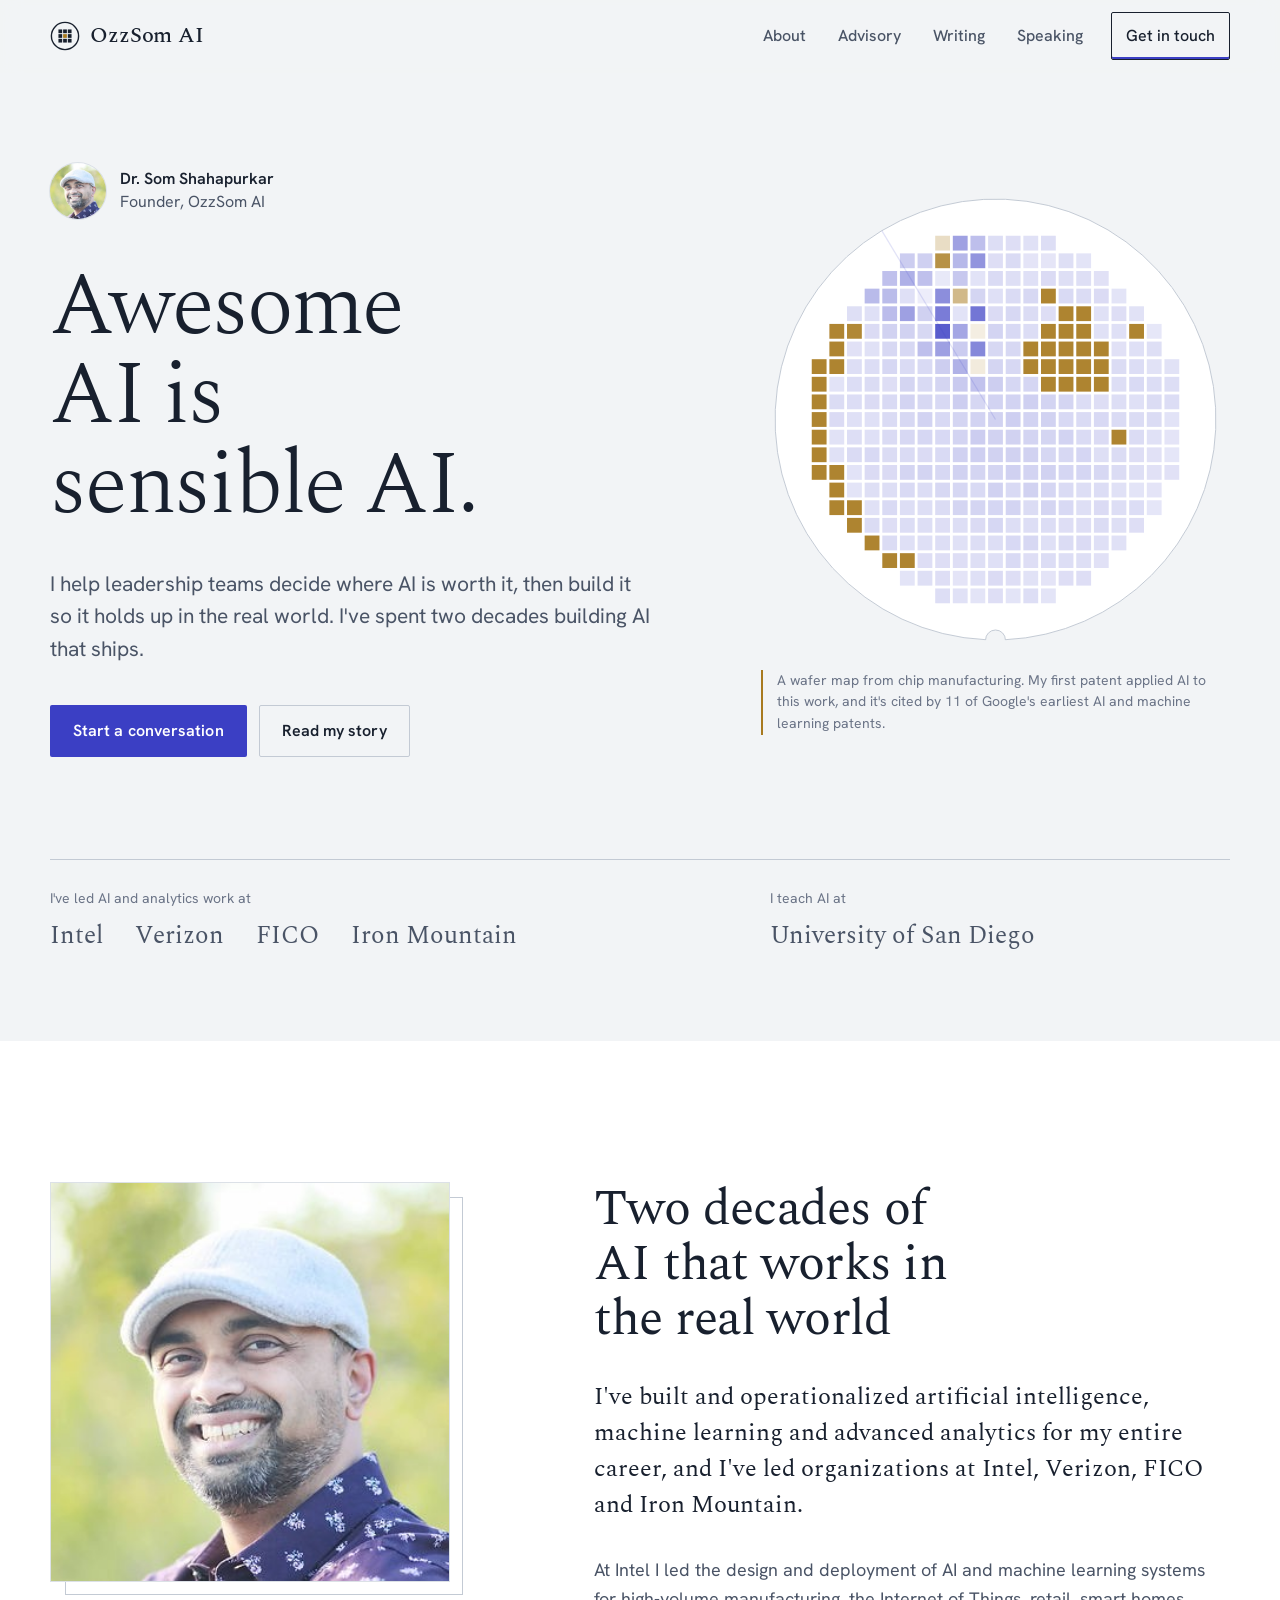
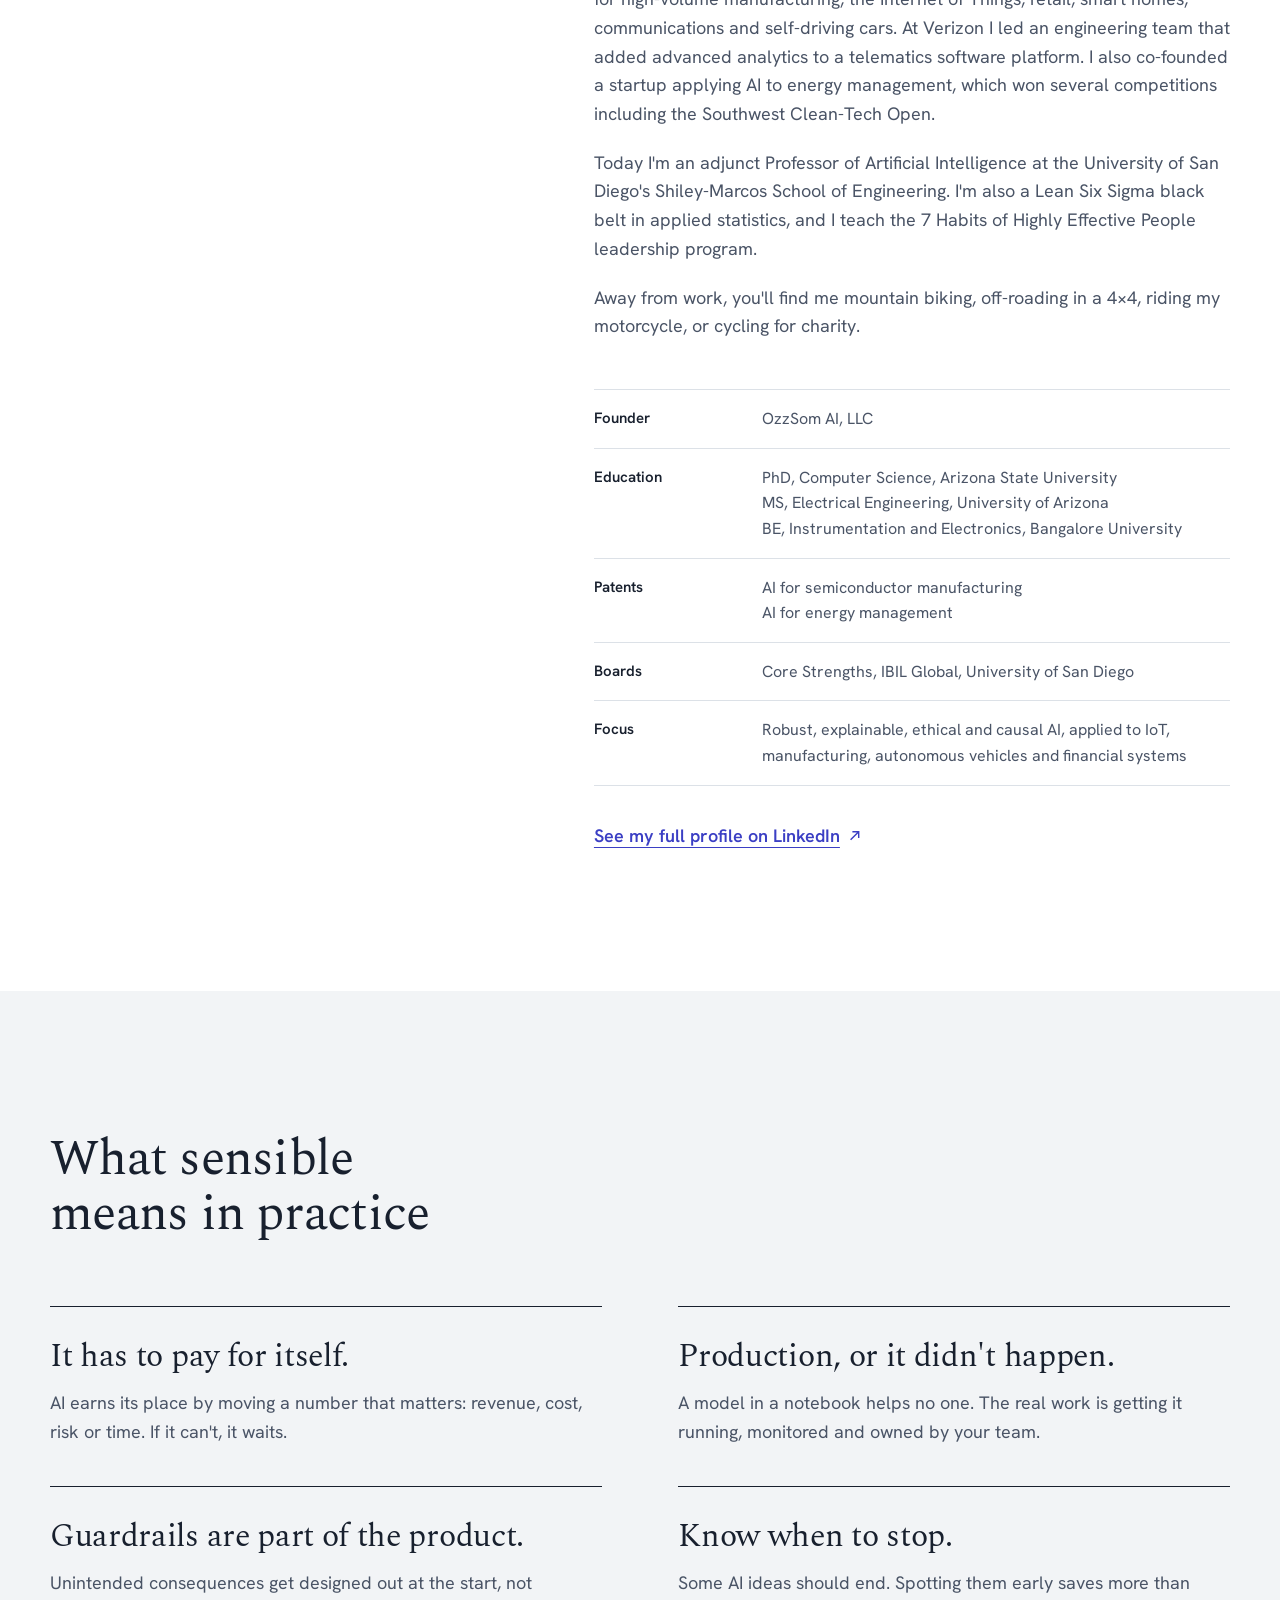
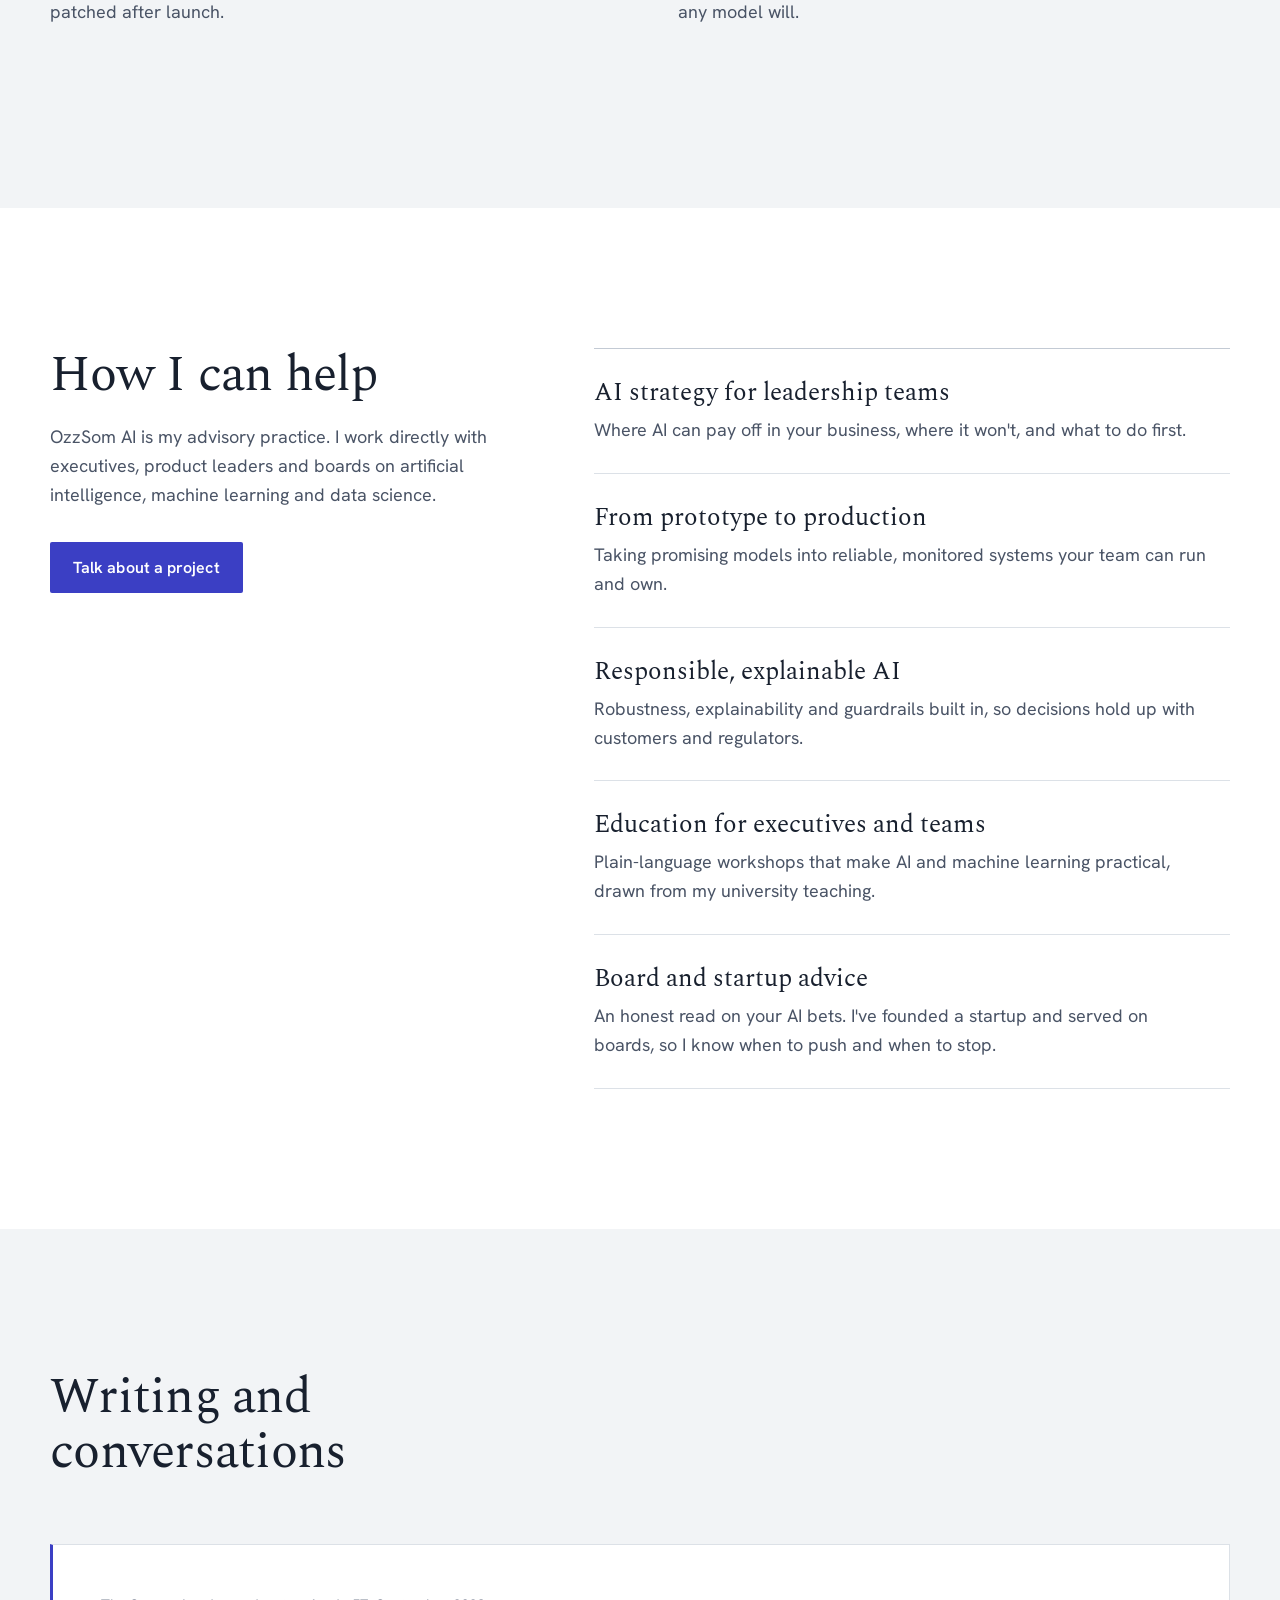
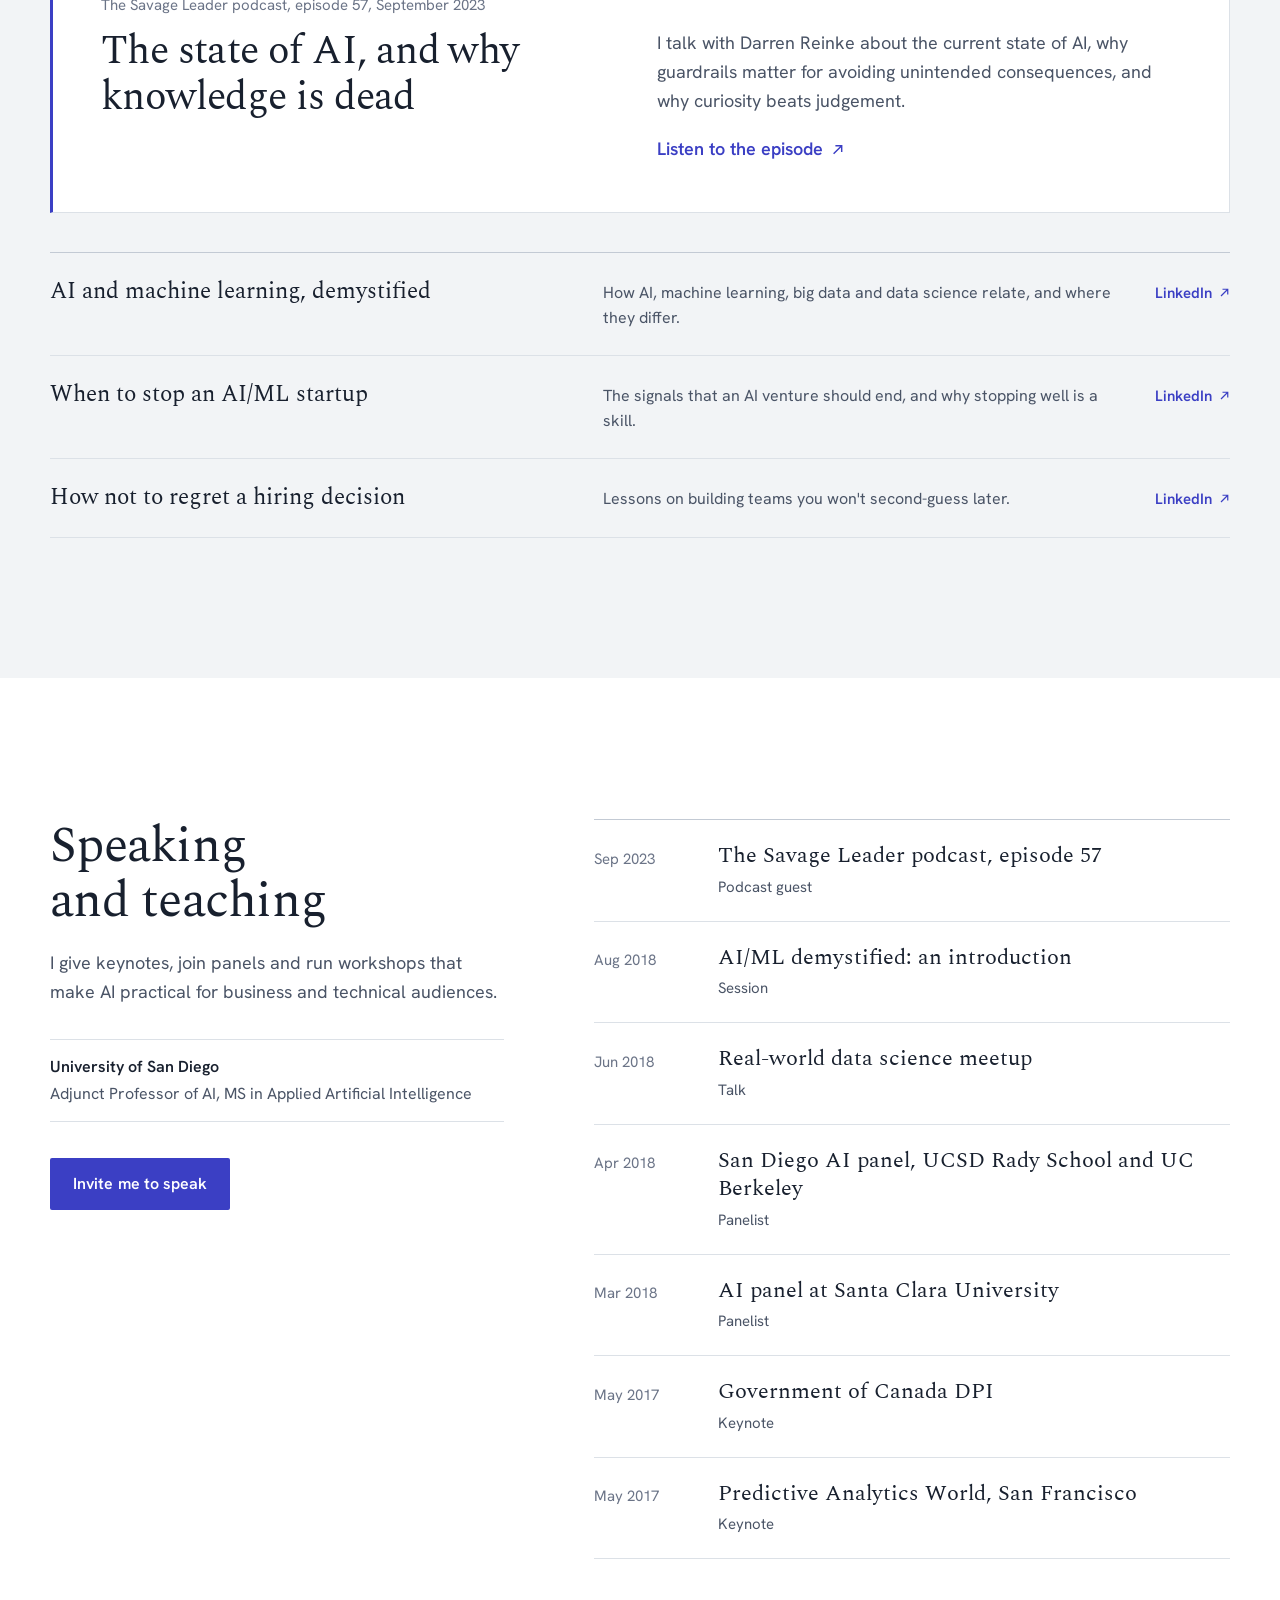
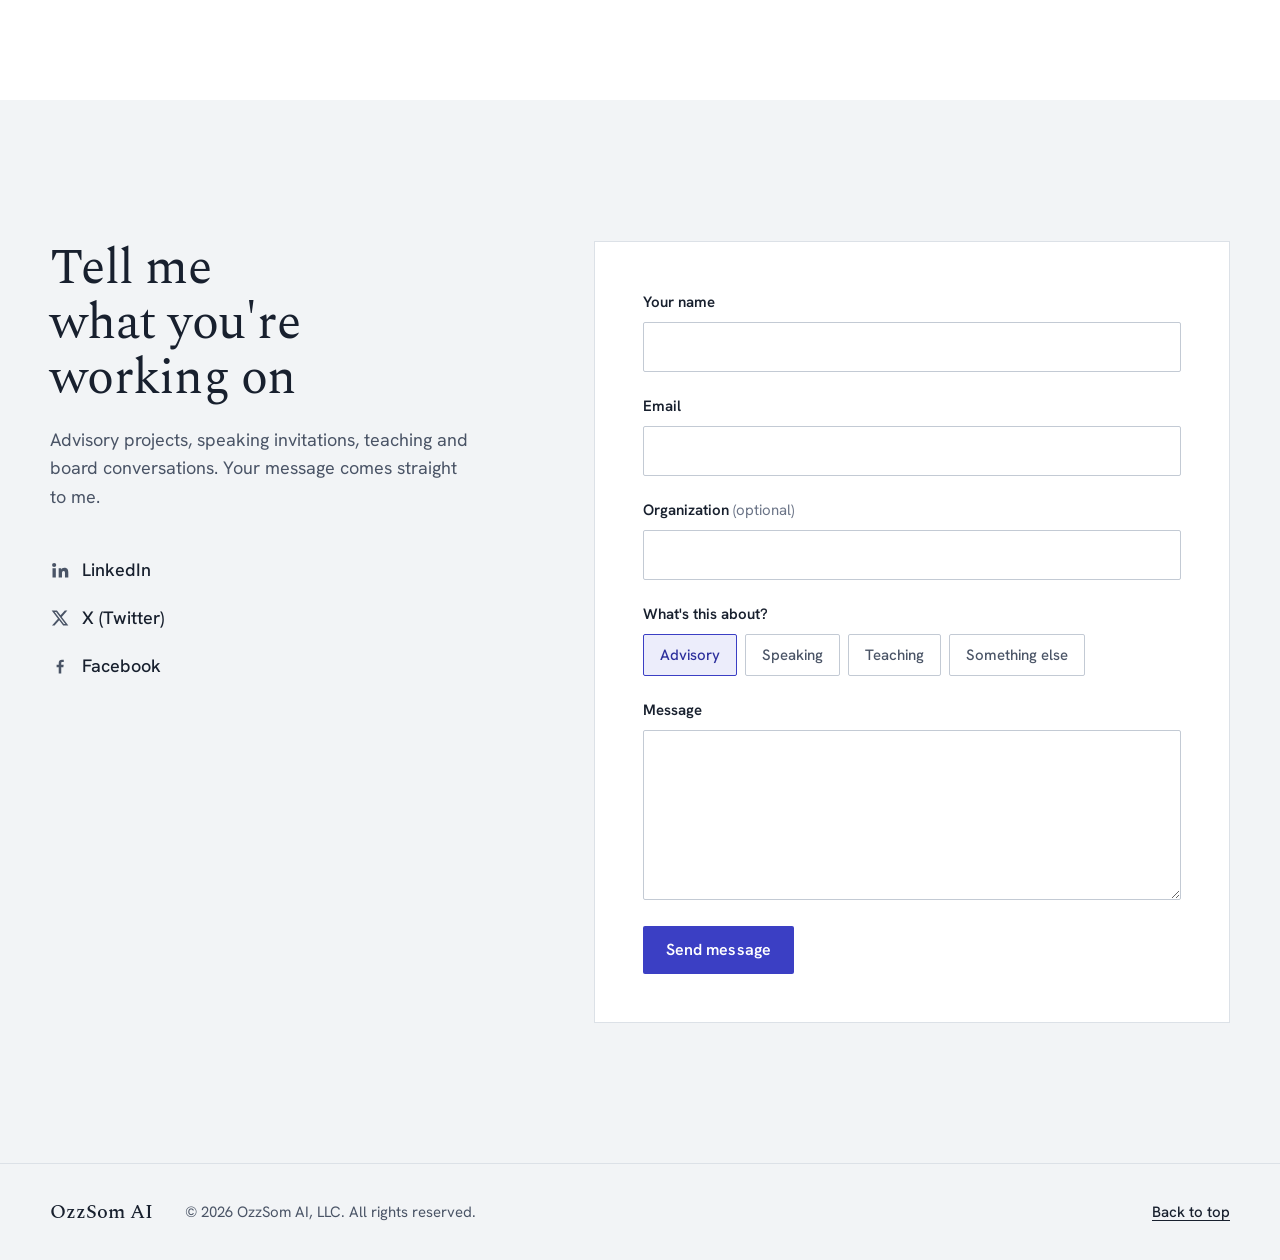
==== commit 9b379f45: "Add Som's photo Portrait now shows in the hero avatar and the About section. The portrait frame is s" ====
--- a/index.html
+++ b/index.html
@@ -139,7 +139,7 @@
         <div class="portrait">
           <div class="portrait-frame">
             <span class="portrait-fallback" aria-hidden="true">SS</span>
-            <img src="assets/som.jpg" alt="Portrait of Dr. Som Shahapurkar" width="800" height="1000" loading="lazy" onerror="this.remove()">
+            <img src="assets/som.jpg" alt="Portrait of Dr. Som Shahapurkar" width="338" height="338" loading="lazy" onerror="this.remove()">
           </div>
         </div>
 
--- a/styles.css
+++ b/styles.css
@@ -398,10 +398,10 @@
 .about-title { grid-area: title; max-width: 16ch; margin-bottom: 32px; }
 .about-copy { grid-area: copy; }
 
-.portrait { grid-area: portrait; position: sticky; top: calc(var(--header-h) + 32px); isolation: isolate; }
+.portrait { grid-area: portrait; position: sticky; top: calc(var(--header-h) + 32px); isolation: isolate; max-width: 400px; }
 .portrait-frame {
   position: relative;
-  aspect-ratio: 4 / 5;
+  aspect-ratio: 1 / 1;
   background:
     radial-gradient(circle at 50% 50%, transparent 0 46%, var(--paper) 46.2%),
     repeating-linear-gradient(0deg, transparent 0 13px, var(--surface) 13px 16px),
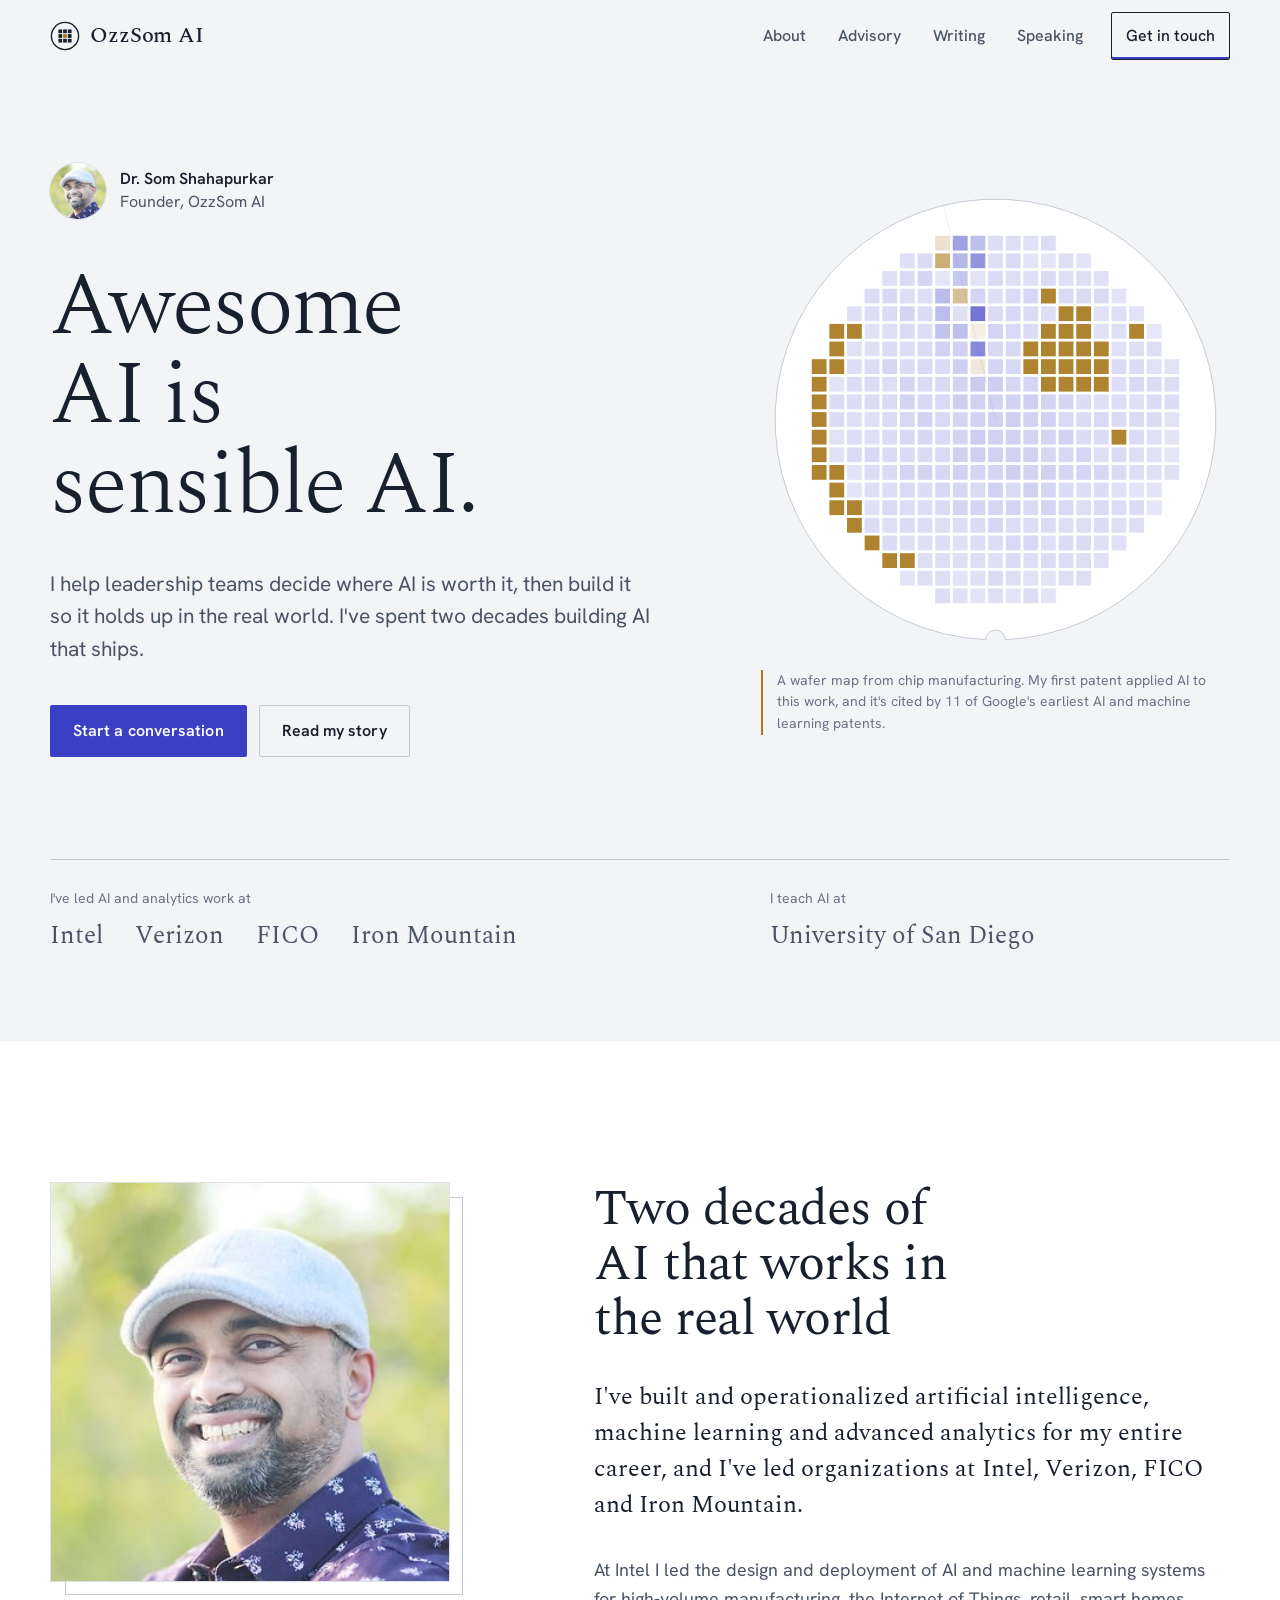
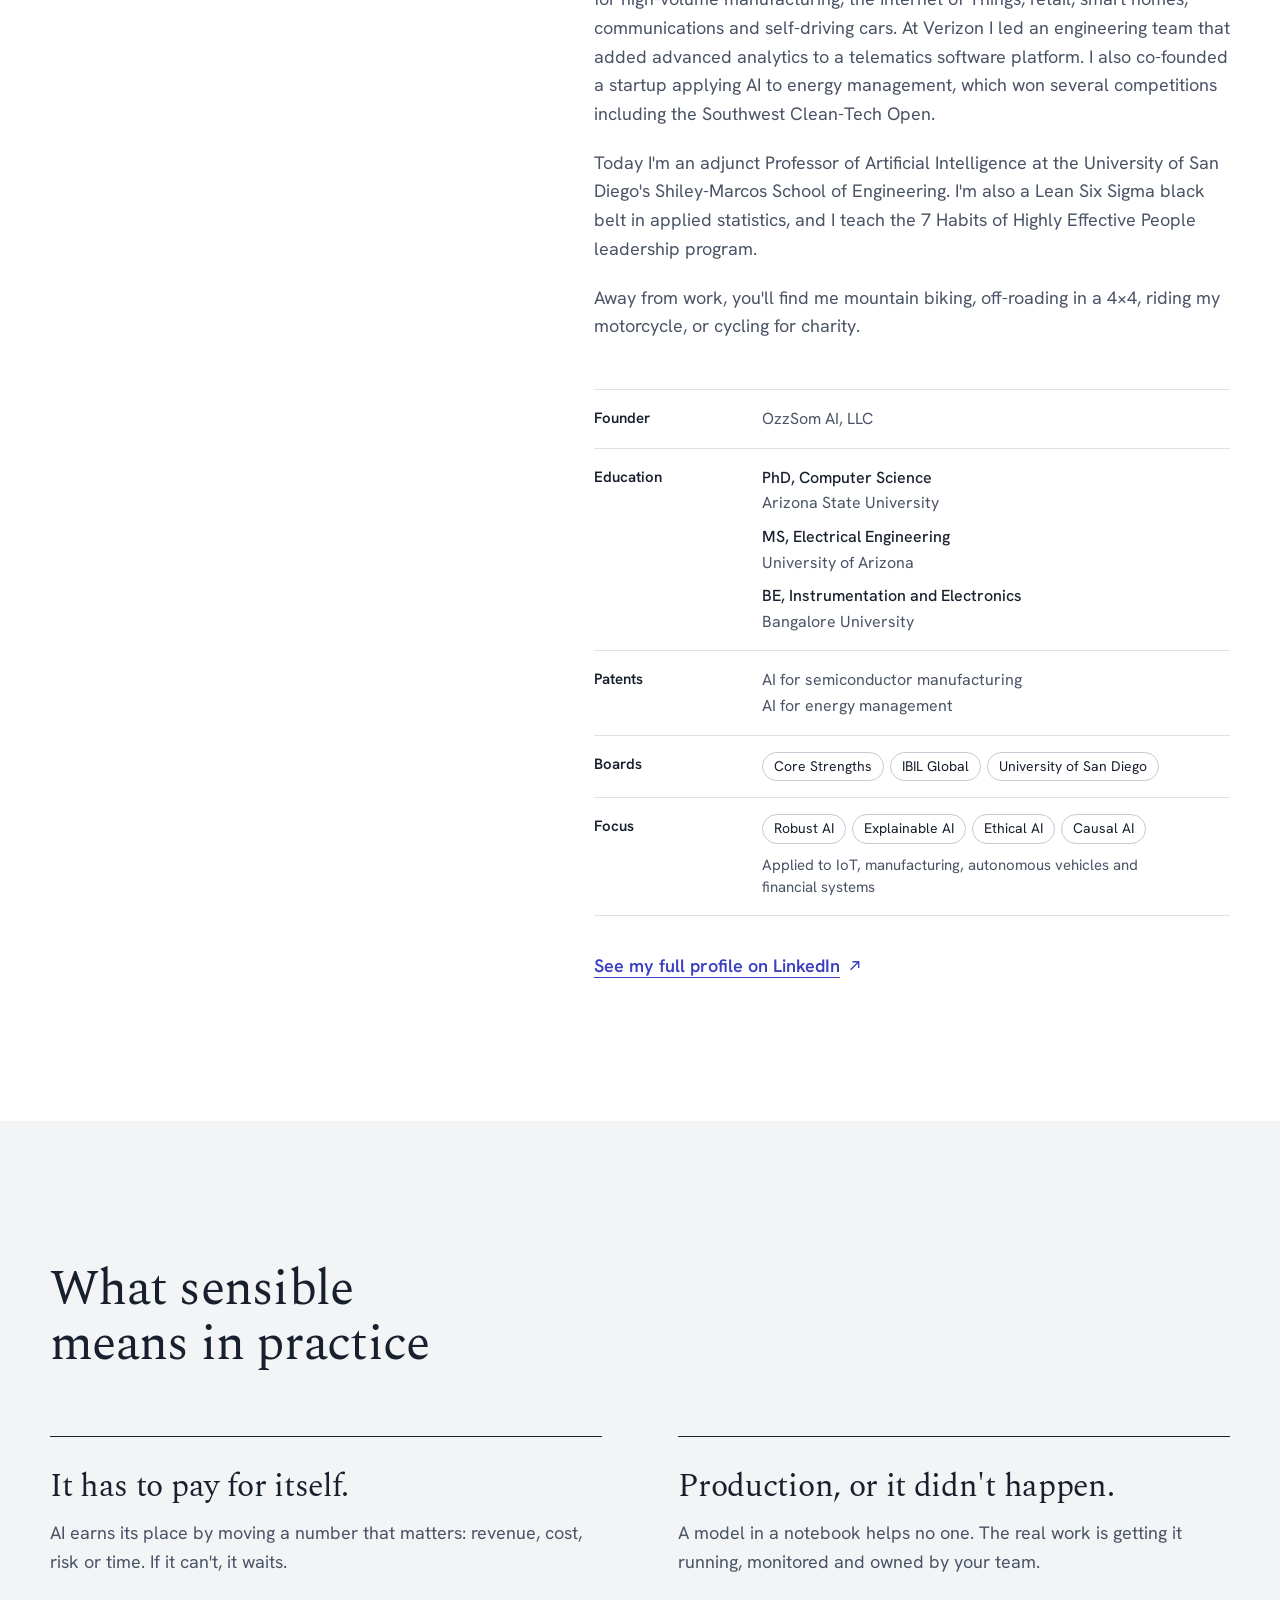
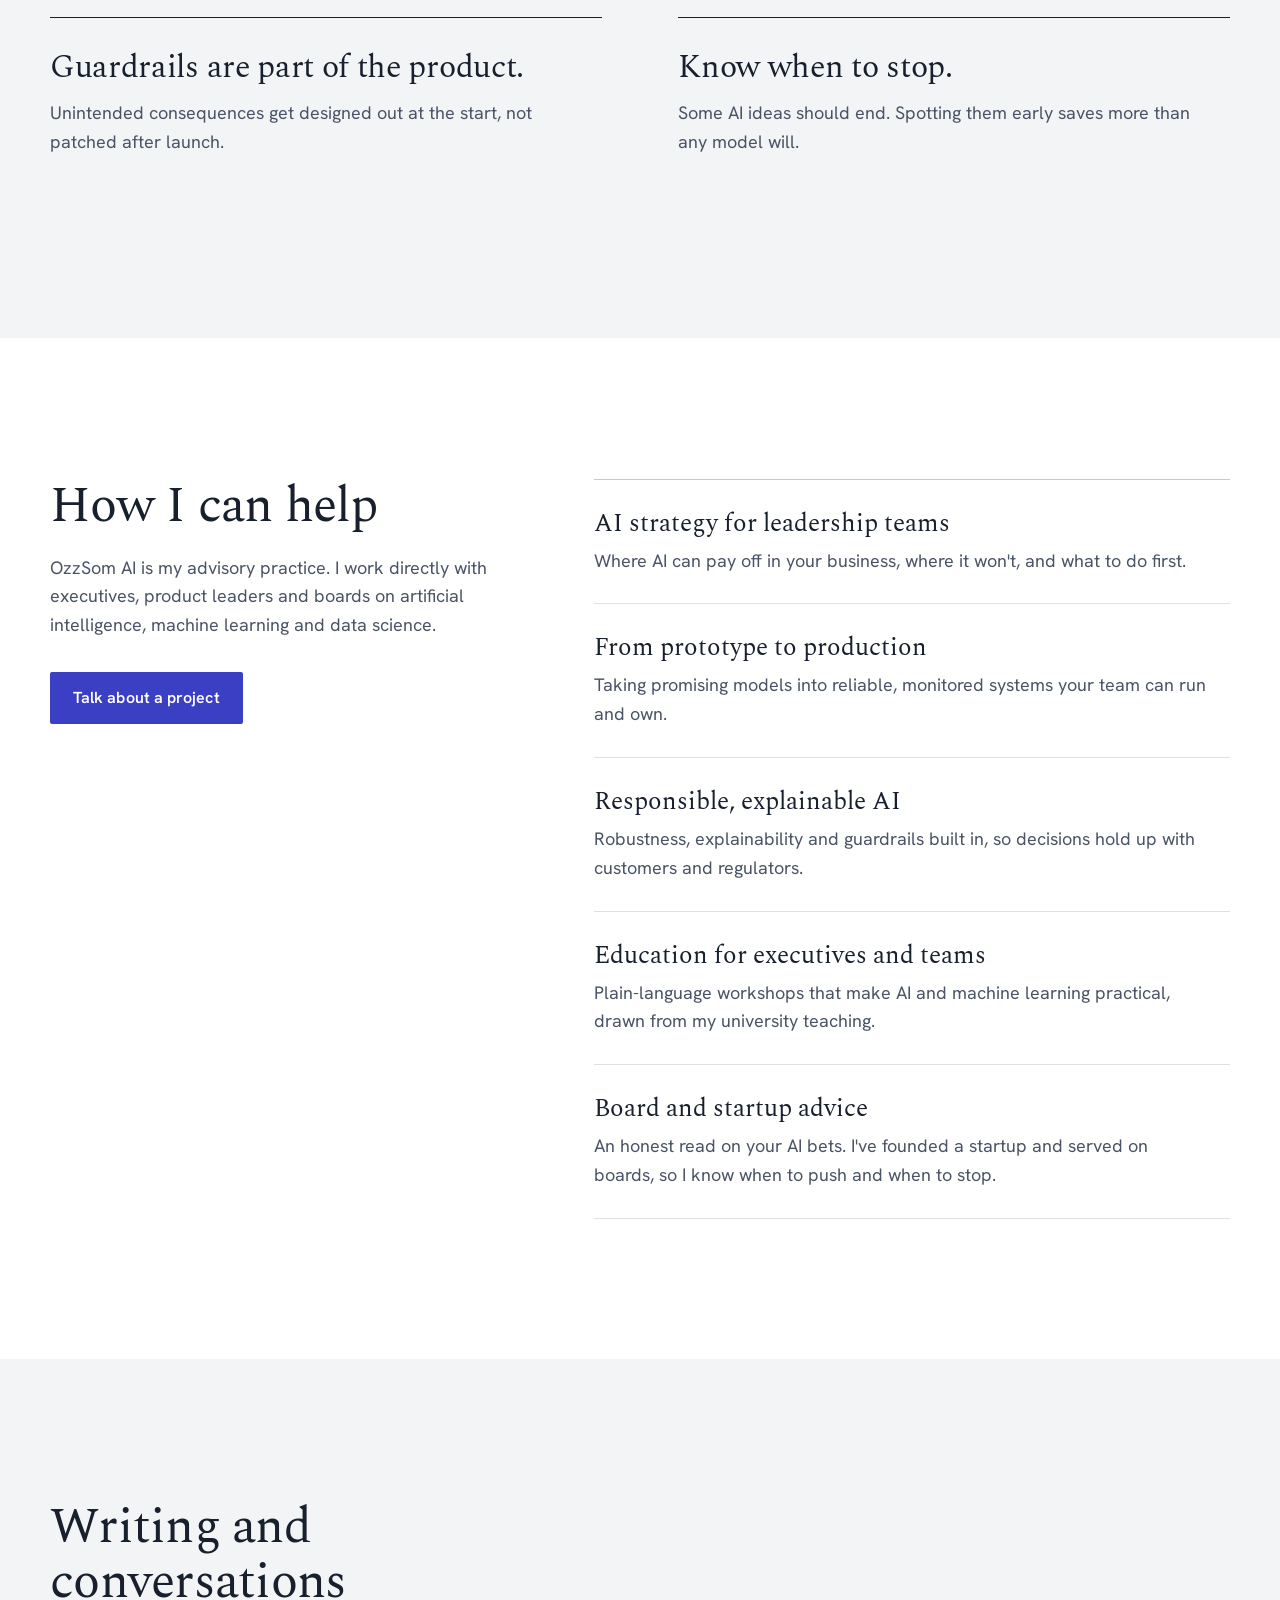
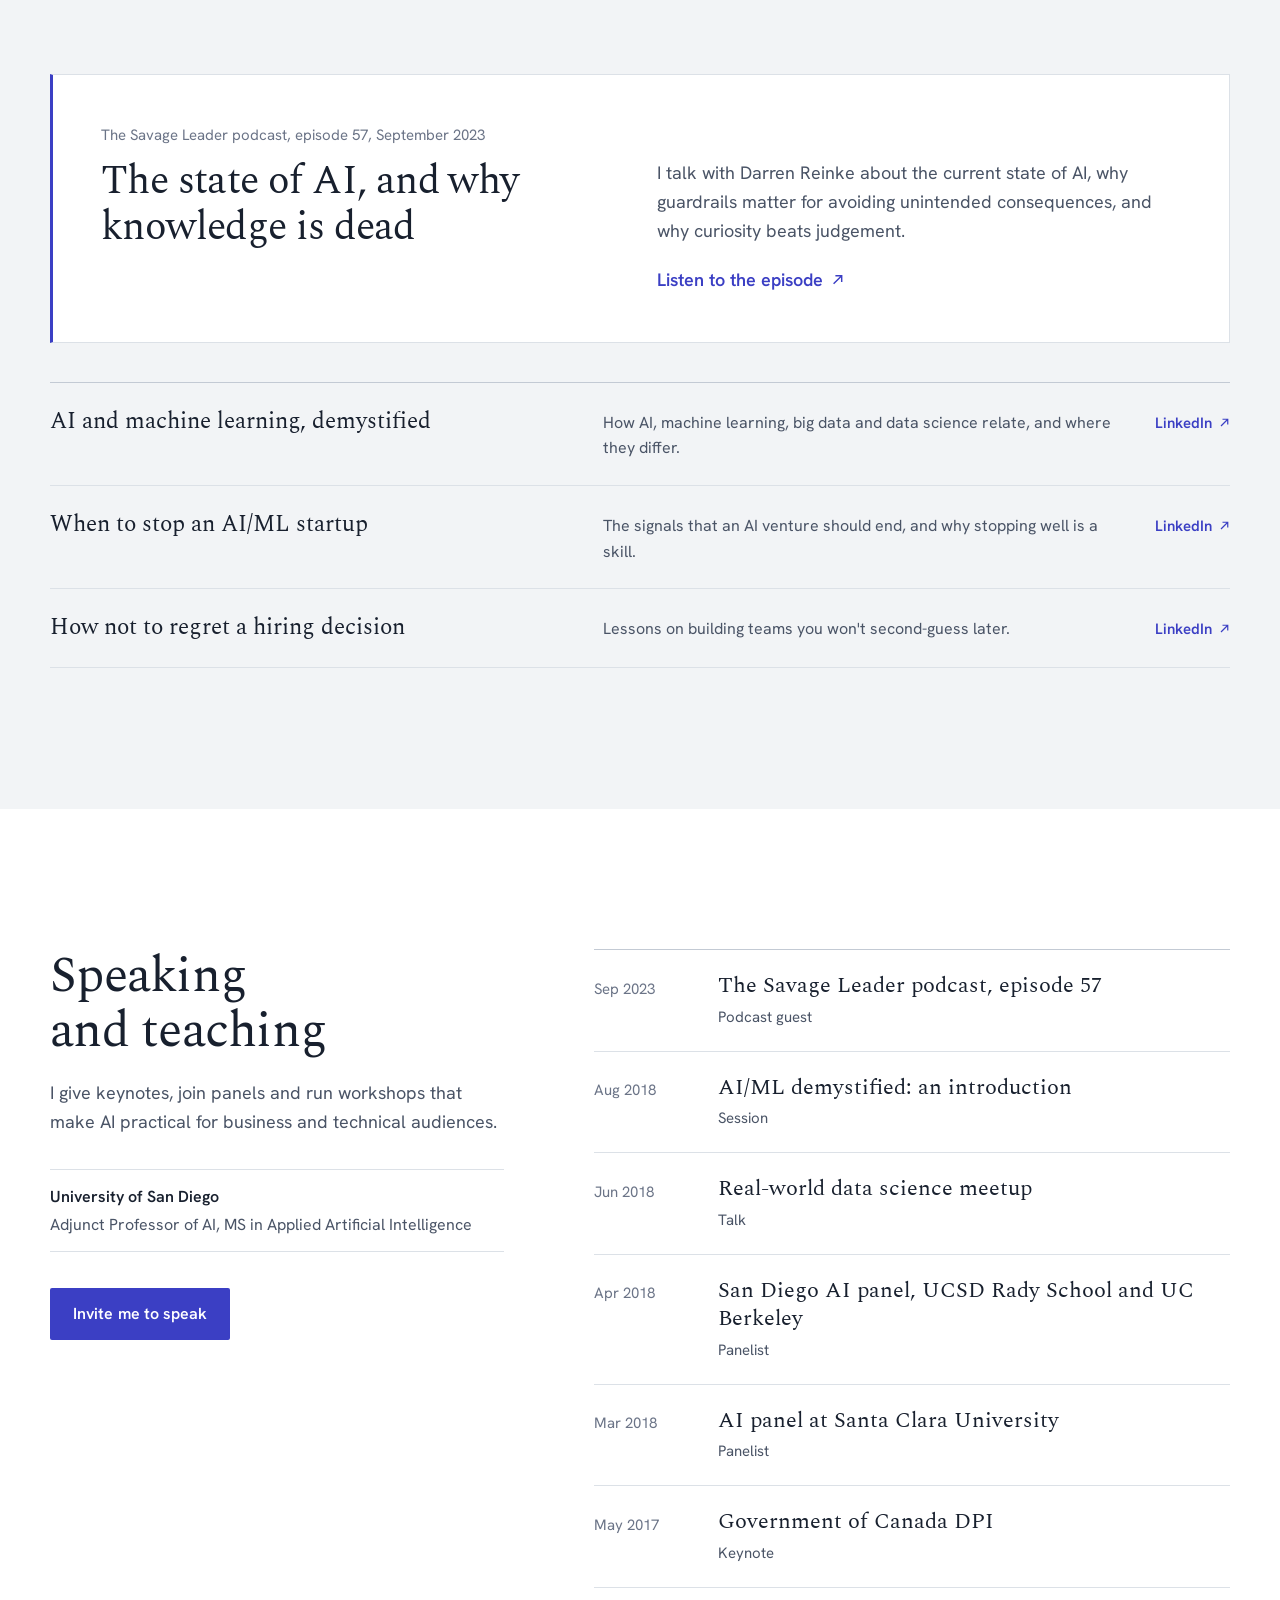
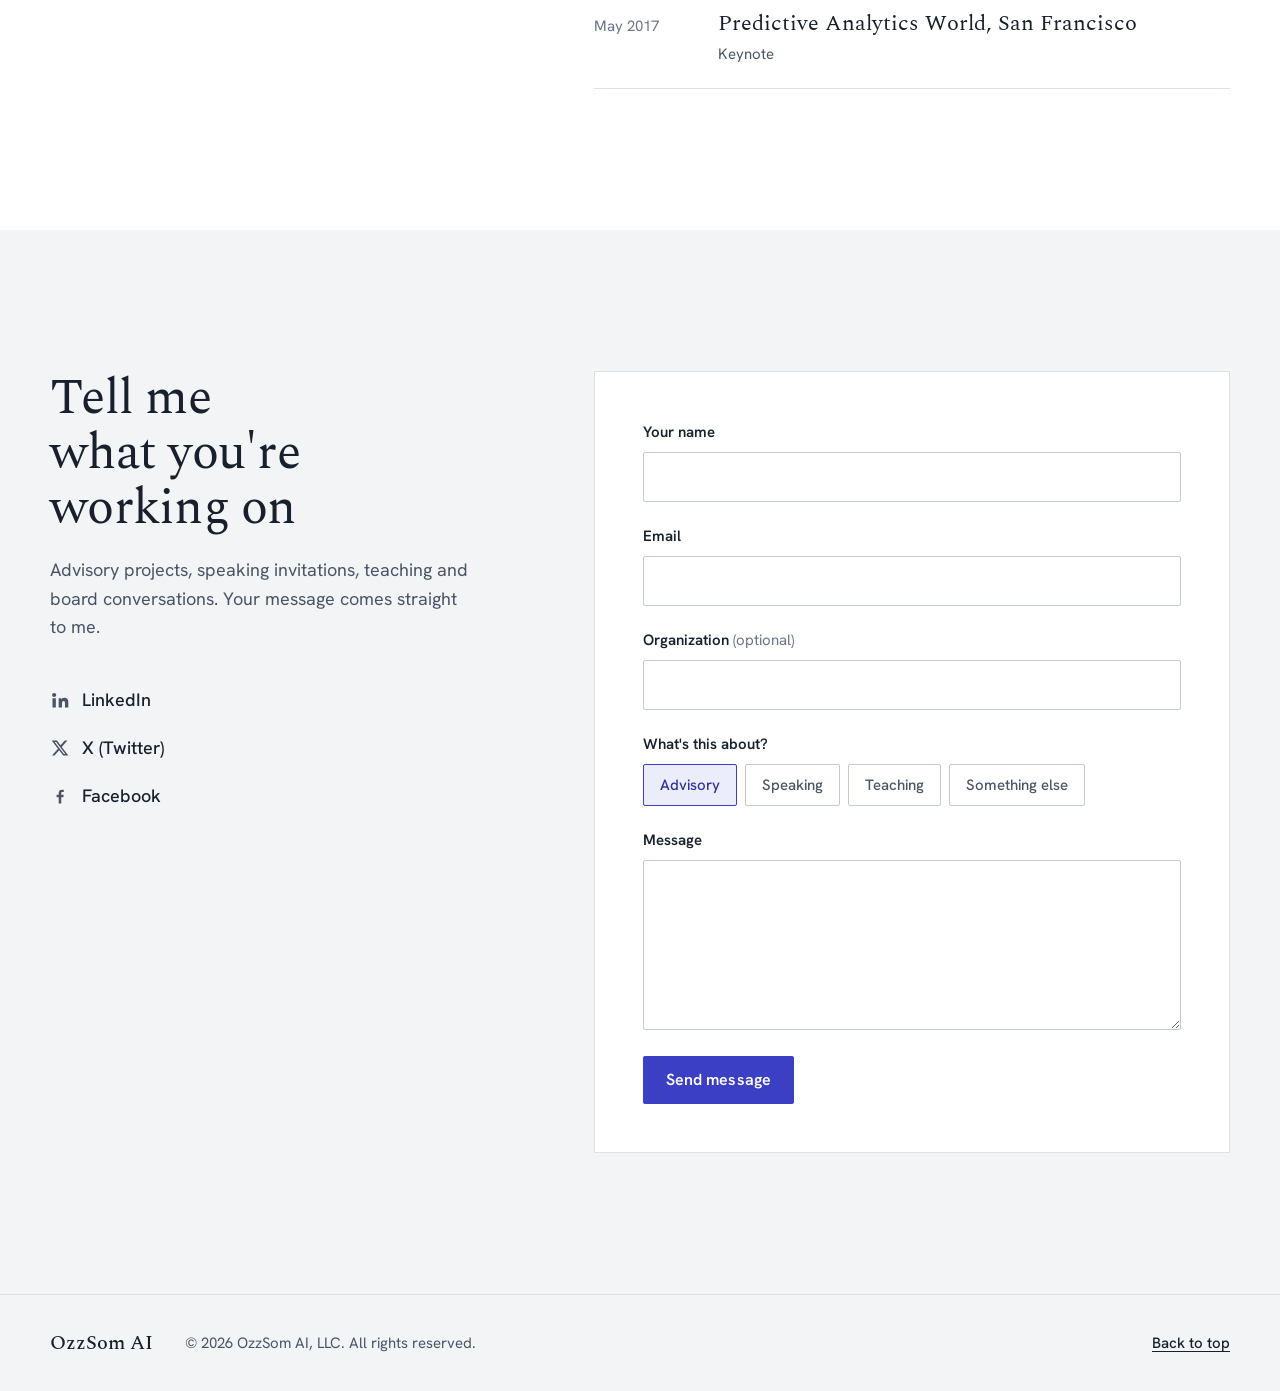
==== commit 4481c8f2: "Redesign the phone layout so it reads like an app, not a document - Hero: both buttons on one row ("" ====
--- a/index.html
+++ b/index.html
@@ -20,6 +20,7 @@
   <meta name="twitter:card" content="summary_large_image">
   <meta name="twitter:site" content="@SomShahapurkar">
 
+  <script>document.documentElement.classList.add("js");</script>
   <link rel="icon" href="assets/favicon.svg" type="image/svg+xml">
   <link rel="preconnect" href="https://fonts.googleapis.com">
   <link rel="preconnect" href="https://fonts.gstatic.com" crossorigin>
@@ -101,7 +102,7 @@
           <p class="lede">I help leadership teams decide where AI is worth it, then build it so it holds up in the real world. I've spent two decades building AI that ships.</p>
 
           <div class="actions">
-            <a class="btn btn-primary" href="#contact">Start a conversation</a>
+            <a class="btn btn-primary" href="#contact"><span class="label-long">Start a conversation</span><span class="label-short">Let's talk</span></a>
             <a class="btn btn-quiet" href="#about">Read my story</a>
           </div>
         </div>
@@ -146,32 +147,60 @@
         <div class="about-copy">
           <p class="about-intro">I've built and operationalized artificial intelligence, machine learning and advanced analytics for my entire career, and I've led organizations at Intel, Verizon, FICO and Iron Mountain.</p>
 
+          <div class="about-more" id="about-more">
           <p>At Intel I led the design and deployment of AI and machine learning systems for high-volume manufacturing, the Internet of Things, retail, smart homes, communications and self-driving cars. At Verizon I led an engineering team that added advanced analytics to a telematics software platform. I also co-founded a startup applying AI to energy management, which won several competitions including the Southwest Clean-Tech Open.</p>
 
           <p>Today I'm an adjunct Professor of Artificial Intelligence at the University of San Diego's Shiley-Marcos School of Engineering. I'm also a Lean Six Sigma black belt in applied statistics, and I teach the 7 Habits of Highly Effective People leadership program.</p>
 
           <p>Away from work, you'll find me mountain biking, off-roading in a 4×4, riding my motorcycle, or cycling for charity.</p>
+          </div>
+          <button class="more-toggle" type="button" aria-expanded="false" aria-controls="about-more" data-more="Read my full story" data-less="Show less">Read my full story</button>
 
           <dl class="facts">
             <div>
-              <dt>Founder</dt>
+              <dt><svg class="fact-icon" viewBox="0 0 24 24" aria-hidden="true" fill="none" stroke="currentColor" stroke-width="1.6" stroke-linecap="round" stroke-linejoin="round"><path d="M4 21V8l8-5 8 5v13"/><path d="M2.5 21h19M9.5 21v-6h5v6"/></svg>Founder</dt>
               <dd>OzzSom AI, LLC</dd>
             </div>
             <div>
-              <dt>Education</dt>
-              <dd>PhD, Computer Science, Arizona State University<br>MS, Electrical Engineering, University of Arizona<br>BE, Instrumentation and Electronics, Bangalore University</dd>
-            </div>
-            <div>
-              <dt>Patents</dt>
-              <dd>AI for semiconductor manufacturing<br>AI for energy management</dd>
-            </div>
-            <div>
-              <dt>Boards</dt>
-              <dd>Core Strengths, IBIL Global, University of San Diego</dd>
-            </div>
-            <div>
-              <dt>Focus</dt>
-              <dd>Robust, explainable, ethical and causal AI, applied to IoT, manufacturing, autonomous vehicles and financial systems</dd>
+              <dt><svg class="fact-icon" viewBox="0 0 24 24" aria-hidden="true" fill="none" stroke="currentColor" stroke-width="1.6" stroke-linecap="round" stroke-linejoin="round"><path d="M2 9.5 12 5l10 4.5L12 14 2 9.5Z"/><path d="M6.5 11.6V16c0 1.4 2.5 3 5.5 3s5.5-1.6 5.5-3v-4.4M22 9.5V15"/></svg>Education</dt>
+              <dd>
+                <ul class="degrees">
+                  <li><strong>PhD, Computer Science</strong><span>Arizona State University</span></li>
+                  <li><strong>MS, Electrical Engineering</strong><span>University of Arizona</span></li>
+                  <li><strong>BE, Instrumentation and Electronics</strong><span>Bangalore University</span></li>
+                </ul>
+              </dd>
+            </div>
+            <div>
+              <dt><svg class="fact-icon" viewBox="0 0 24 24" aria-hidden="true" fill="none" stroke="currentColor" stroke-width="1.6" stroke-linecap="round" stroke-linejoin="round"><path d="M9 18h6M10 21h4"/><path d="M12 3a6 6 0 0 0-3.6 10.8c.6.5 1 1.2 1.1 2V16h5v-.2c.1-.8.5-1.5 1.1-2A6 6 0 0 0 12 3Z"/></svg>Patents</dt>
+              <dd>
+                <ul class="plain-list">
+                  <li>AI for semiconductor manufacturing</li>
+                  <li>AI for energy management</li>
+                </ul>
+              </dd>
+            </div>
+            <div>
+              <dt><svg class="fact-icon" viewBox="0 0 24 24" aria-hidden="true" fill="none" stroke="currentColor" stroke-width="1.6" stroke-linecap="round" stroke-linejoin="round"><circle cx="9" cy="8" r="3.2"/><path d="M3 20c0-3.3 2.7-6 6-6s6 2.7 6 6"/><path d="M15.5 4.9a3.2 3.2 0 0 1 0 6.2M17.5 14.4c2.1.8 3.5 2.9 3.5 5.6"/></svg>Boards</dt>
+              <dd>
+                <ul class="chips">
+                  <li>Core Strengths</li>
+                  <li>IBIL Global</li>
+                  <li>University of San Diego</li>
+                </ul>
+              </dd>
+            </div>
+            <div>
+              <dt><svg class="fact-icon" viewBox="0 0 24 24" aria-hidden="true" fill="none" stroke="currentColor" stroke-width="1.6" stroke-linecap="round" stroke-linejoin="round"><circle cx="12" cy="12" r="8.5"/><circle cx="12" cy="12" r="4.5"/><circle cx="12" cy="12" r="1" fill="currentColor"/></svg>Focus</dt>
+              <dd>
+                <ul class="chips">
+                  <li>Robust AI</li>
+                  <li>Explainable AI</li>
+                  <li>Ethical AI</li>
+                  <li>Causal AI</li>
+                </ul>
+                <p class="fact-note">Applied to IoT, manufacturing, autonomous vehicles and financial systems</p>
+              </dd>
             </div>
           </dl>
 
@@ -184,20 +213,24 @@
     <section class="section principles" aria-labelledby="principles-title">
       <div class="wrap">
         <h2 id="principles-title" class="section-title">What sensible means in practice</h2>
-        <div class="principle-grid">
+        <div class="principle-grid snap-track">
           <article class="principle">
+            <svg class="principle-mark" viewBox="0 0 22 22" aria-hidden="true"><rect x="0" y="0" width="6" height="6" class="hot"/><rect x="8" y="0" width="6" height="6"/><rect x="16" y="0" width="6" height="6"/><rect x="0" y="8" width="6" height="6"/><rect x="8" y="8" width="6" height="6"/><rect x="16" y="8" width="6" height="6"/><rect x="0" y="16" width="6" height="6"/><rect x="8" y="16" width="6" height="6"/><rect x="16" y="16" width="6" height="6"/></svg>
             <h3>It has to pay for itself.</h3>
             <p>AI earns its place by moving a number that matters: revenue, cost, risk or time. If it can't, it waits.</p>
           </article>
           <article class="principle">
+            <svg class="principle-mark" viewBox="0 0 22 22" aria-hidden="true"><rect x="0" y="0" width="6" height="6"/><rect x="8" y="0" width="6" height="6"/><rect x="16" y="0" width="6" height="6"/><rect x="0" y="8" width="6" height="6"/><rect x="8" y="8" width="6" height="6" class="hot"/><rect x="16" y="8" width="6" height="6"/><rect x="0" y="16" width="6" height="6"/><rect x="8" y="16" width="6" height="6"/><rect x="16" y="16" width="6" height="6"/></svg>
             <h3>Production, or it didn't happen.</h3>
             <p>A model in a notebook helps no one. The real work is getting it running, monitored and owned by your team.</p>
           </article>
           <article class="principle">
+            <svg class="principle-mark" viewBox="0 0 22 22" aria-hidden="true"><rect x="0" y="0" width="6" height="6"/><rect x="8" y="0" width="6" height="6"/><rect x="16" y="0" width="6" height="6"/><rect x="0" y="8" width="6" height="6"/><rect x="8" y="8" width="6" height="6"/><rect x="16" y="8" width="6" height="6"/><rect x="0" y="16" width="6" height="6"/><rect x="8" y="16" width="6" height="6"/><rect x="16" y="16" width="6" height="6" class="hot"/></svg>
             <h3>Guardrails are part of the product.</h3>
             <p>Unintended consequences get designed out at the start, not patched after launch.</p>
           </article>
           <article class="principle">
+            <svg class="principle-mark" viewBox="0 0 22 22" aria-hidden="true"><rect x="0" y="0" width="6" height="6"/><rect x="8" y="0" width="6" height="6"/><rect x="16" y="0" width="6" height="6" class="hot"/><rect x="0" y="8" width="6" height="6"/><rect x="8" y="8" width="6" height="6"/><rect x="16" y="8" width="6" height="6"/><rect x="0" y="16" width="6" height="6"/><rect x="8" y="16" width="6" height="6"/><rect x="16" y="16" width="6" height="6"/></svg>
             <h3>Know when to stop.</h3>
             <p>Some AI ideas should end. Spotting them early saves more than any model will.</p>
           </article>
@@ -215,25 +248,25 @@
         </div>
 
         <ul class="offer-list">
-          <li>
-            <h3>AI strategy for leadership teams</h3>
-            <p>Where AI can pay off in your business, where it won't, and what to do first.</p>
-          </li>
-          <li>
-            <h3>From prototype to production</h3>
-            <p>Taking promising models into reliable, monitored systems your team can run and own.</p>
-          </li>
-          <li>
-            <h3>Responsible, explainable AI</h3>
-            <p>Robustness, explainability and guardrails built in, so decisions hold up with customers and regulators.</p>
-          </li>
-          <li>
-            <h3>Education for executives and teams</h3>
-            <p>Plain-language workshops that make AI and machine learning practical, drawn from my university teaching.</p>
-          </li>
-          <li>
-            <h3>Board and startup advice</h3>
-            <p>An honest read on your AI bets. I've founded a startup and served on boards, so I know when to push and when to stop.</p>
+          <li class="offer is-open">
+            <h3 class="offer-head"><span id="offer-1-title">AI strategy for leadership teams</span><button class="offer-toggle" type="button" aria-expanded="true" aria-controls="offer-1" aria-labelledby="offer-1-title"></button></h3>
+            <p class="offer-body" id="offer-1">Where AI can pay off in your business, where it won't, and what to do first.</p>
+          </li>
+          <li class="offer">
+            <h3 class="offer-head"><span id="offer-2-title">From prototype to production</span><button class="offer-toggle" type="button" aria-expanded="false" aria-controls="offer-2" aria-labelledby="offer-2-title"></button></h3>
+            <p class="offer-body" id="offer-2">Taking promising models into reliable, monitored systems your team can run and own.</p>
+          </li>
+          <li class="offer">
+            <h3 class="offer-head"><span id="offer-3-title">Responsible, explainable AI</span><button class="offer-toggle" type="button" aria-expanded="false" aria-controls="offer-3" aria-labelledby="offer-3-title"></button></h3>
+            <p class="offer-body" id="offer-3">Robustness, explainability and guardrails built in, so decisions hold up with customers and regulators.</p>
+          </li>
+          <li class="offer">
+            <h3 class="offer-head"><span id="offer-4-title">Education for executives and teams</span><button class="offer-toggle" type="button" aria-expanded="false" aria-controls="offer-4" aria-labelledby="offer-4-title"></button></h3>
+            <p class="offer-body" id="offer-4">Plain-language workshops that make AI and machine learning practical, drawn from my university teaching.</p>
+          </li>
+          <li class="offer">
+            <h3 class="offer-head"><span id="offer-5-title">Board and startup advice</span><button class="offer-toggle" type="button" aria-expanded="false" aria-controls="offer-5" aria-labelledby="offer-5-title"></button></h3>
+            <p class="offer-body" id="offer-5">An honest read on your AI bets. I've founded a startup and served on boards, so I know when to push and when to stop.</p>
           </li>
         </ul>
       </div>
@@ -251,7 +284,7 @@
           <span class="feature-link">Listen to the episode<svg class="ext" viewBox="0 0 16 16" aria-hidden="true"><path d="M6 3h7v7M13 3 4 12" fill="none" stroke="currentColor" stroke-width="1.6"/></svg></span>
         </a>
 
-        <ul class="article-list">
+        <ul class="article-list snap-track">
           <li>
             <a href="https://www.linkedin.com/pulse/ai-machine-learning-big-data-science-same-som-shahapurkar/" target="_blank" rel="noopener">
               <span class="article-title">AI and machine learning, demystified</span>
@@ -294,7 +327,7 @@
           <a class="btn btn-primary" href="#contact" data-topic="Speaking">Invite me to speak</a>
         </div>
 
-        <ol class="timeline" aria-label="Selected appearances, newest first">
+        <ol class="timeline" id="timeline" aria-label="Selected appearances, newest first">
           <li>
             <time datetime="2023-09-28">Sep 2023</time>
             <div>
@@ -345,6 +378,7 @@
             </div>
           </li>
         </ol>
+        <button class="more-toggle timeline-toggle" type="button" aria-expanded="false" aria-controls="timeline" data-more="Show all 7 appearances" data-less="Show fewer">Show all 7 appearances</button>
       </div>
     </section>
 
--- a/styles.css
+++ b/styles.css
@@ -433,8 +433,8 @@
   color: var(--accent);
 }
 
-.about-copy > p { max-width: 36em; color: var(--ink-soft); }
-.about-copy > p + p { margin-top: 1.1em; }
+.about-copy p { max-width: 36em; color: var(--ink-soft); }
+.about-more p + p { margin-top: 1.1em; }
 .about-copy .about-intro {
   font-family: var(--serif);
   font-size: clamp(1.3125rem, 1.15rem + 0.5vw, 1.5rem);
@@ -465,6 +465,21 @@
   line-height: 1.6;
   color: var(--ink-soft);
 }
+.facts ul { list-style: none; margin: 0; padding: 0; }
+.degrees li + li { margin-top: 8px; }
+.degrees strong { display: block; font-weight: 500; color: var(--ink); }
+.degrees span { display: block; }
+.chips { display: flex; flex-wrap: wrap; gap: 6px; padding-top: 2px; }
+.chips li {
+  padding: 4px 11px;
+  font-size: 0.875rem;
+  line-height: 1.4;
+  color: var(--ink);
+  background: var(--surface);
+  border: 1px solid var(--line-strong);
+  border-radius: 999px;
+}
+.about-copy .fact-note { margin-top: 10px; font-size: 0.9375rem; line-height: 1.5; }
 
 /* Principles */
 
@@ -787,6 +802,14 @@
 /* ---------- Responsive ---------- */
 
 a, button, label { -webkit-tap-highlight-color: transparent; }
+
+/* Phone-only pieces, hidden on larger screens */
+.label-short,
+.more-toggle,
+.offer-toggle,
+.snap-dots,
+.principle-mark,
+.fact-icon { display: none; }
 .btn:active { transform: translateY(1px); }
 
 /* Tablets and small laptops */
@@ -819,7 +842,7 @@
   :root {
     --gutter: 24px;
     --header-h: 64px;
-    --section-space: 88px;
+    --section-space: 80px;
   }
   body { font-size: 1.0625rem; }
 
@@ -886,9 +909,9 @@
     border: 0;
   }
 
-  /* Hero */
-  .hero { padding-top: 36px; }
-  .hero-grid { gap: 56px; }
+  /* Hero: text only, both buttons on one row */
+  .hero { padding-top: 40px; }
+  .hero-grid { gap: 0; }
   .byline { gap: 12px; margin-bottom: 28px; }
   .avatar { width: 48px; height: 48px; }
   .byline p { font-size: 0.9375rem; }
@@ -898,45 +921,156 @@
     letter-spacing: -0.028em;
   }
   .lede { margin-top: 20px; font-size: 1.125rem; line-height: 1.55; }
-  .actions { flex-direction: column; gap: 10px; margin-top: 32px; }
-  .actions .btn { width: 100%; min-height: 54px; }
-
-  .wafer-figure { justify-self: center; max-width: 300px; }
-  .wafer-figure figcaption { margin-top: 20px; }
-
-  .proof { margin-top: 64px; padding-top: 28px; padding-bottom: 72px; gap: 28px; }
-  .proof-label { margin-bottom: 12px; }
+  .actions { flex-wrap: nowrap; gap: 10px; margin-top: 32px; }
+  .actions .btn { flex: 1 1 0; min-width: 0; min-height: 52px; padding-inline: 12px; }
+  .label-long { display: none; }
+  .label-short { display: inline; }
+  .wafer-figure { display: none; }
+
+  .proof { margin-top: 48px; padding-top: 24px; padding-bottom: 64px; gap: 24px; }
+  .proof-label { margin-bottom: 10px; }
   .proof-list {
     display: grid;
     grid-template-columns: repeat(2, minmax(0, 1fr));
-    gap: 8px 16px;
-    font-size: 1.375rem;
+    gap: 6px 16px;
+    font-size: 1.3125rem;
   }
   .proof-list li:only-child { grid-column: 1 / -1; }
 
   /* Section rhythm */
-  .section-title { margin-bottom: 36px; }
-
-  /* About: heading, then portrait, then story */
-  .about-title { margin-bottom: 32px; }
-  .portrait { width: calc(100% - 10px); max-width: 360px; margin-bottom: 48px; }
+  .section-title { margin-bottom: 32px; }
+
+  /* About: heading, portrait and a short intro; the rest opens on tap */
+  .about-title { margin-bottom: 28px; }
+  .portrait { width: calc(100% - 10px); max-width: 360px; margin-bottom: 40px; }
   .portrait-frame::after { inset: 10px -10px -10px 10px; }
-  .about-copy .about-intro { font-size: 1.3125rem; line-height: 1.45; }
-  .facts { margin: 40px 0 32px; }
-  .facts > div { grid-template-columns: minmax(0, 1fr); gap: 4px; padding: 14px 0; }
-
-  /* Principles */
-  .principle-grid { grid-template-columns: minmax(0, 1fr); }
-  .principle { padding: 24px 0 32px; }
+  .about-copy .about-intro { font-size: 1.3125rem; line-height: 1.45; margin-bottom: 0; }
+  .about-more { margin-top: 1.2em; }
+  .js .about-more:not(.is-open) { display: none; }
+
+  .js .more-toggle {
+    display: inline-flex;
+    align-items: center;
+    gap: 10px;
+    min-height: 44px;
+    margin-top: 12px;
+    padding: 0;
+    background: none;
+    border: 0;
+    font: 600 1rem/1.2 var(--sans);
+    color: var(--accent);
+    cursor: pointer;
+  }
+  .more-toggle::after {
+    content: "";
+    width: 7px;
+    height: 7px;
+    border-right: 1.6px solid currentColor;
+    border-bottom: 1.6px solid currentColor;
+    transform: translateY(-2px) rotate(45deg);
+    transition: transform 0.2s ease;
+  }
+  .more-toggle[aria-expanded="true"]::after { transform: translateY(2px) rotate(-135deg); }
+
+  /* Facts: one soft panel with an icon per row */
+  .facts {
+    margin: 32px 0 28px;
+    padding: 4px 18px;
+    background: var(--paper);
+    border: 0;
+    border-radius: 8px;
+  }
+  .facts > div { grid-template-columns: minmax(0, 1fr); gap: 8px; padding: 16px 0; }
+  .facts > div:last-child { border-bottom: 0; }
+  .facts dt { display: flex; align-items: center; gap: 10px; font-size: 0.875rem; color: var(--ink-soft); }
+  .fact-icon { display: block; width: 20px; height: 20px; flex: none; color: var(--accent); }
+  .facts dd { padding-left: 30px; font-size: 0.9375rem; line-height: 1.5; color: var(--ink); }
+  .degrees strong { font-weight: 600; }
+  .chips li { padding: 4px 10px; font-size: 0.8125rem; }
+
+  /* Swipeable rows (principles, articles) */
+  .snap-track {
+    display: flex;
+    gap: 12px;
+    overflow-x: auto;
+    overscroll-behavior-x: contain;
+    scroll-snap-type: x mandatory;
+    scroll-padding-inline: var(--gutter);
+    margin-inline: calc(-1 * var(--gutter));
+    padding: 4px 0 8px var(--gutter);
+    scrollbar-width: none;
+  }
+  .snap-track::-webkit-scrollbar { display: none; }
+  .snap-track::after { content: ""; flex: 0 0 calc(var(--gutter) - 12px); }
+  .snap-dots { display: flex; gap: 6px; margin-top: 16px; }
+  .snap-dots span {
+    width: 6px;
+    height: 6px;
+    border-radius: 3px;
+    background: var(--line-strong);
+    transition: width 0.2s ease, background-color 0.2s ease;
+  }
+  .snap-dots span.is-active { width: 20px; background: var(--ink); }
+
+  /* Principles: cards */
+  .principle {
+    flex: 0 0 84%;
+    scroll-snap-align: start;
+    padding: 24px 22px 28px;
+    background: var(--surface);
+    border: 1px solid var(--line);
+    border-radius: 8px;
+  }
+  .principle-mark { display: block; width: 22px; height: 22px; margin-bottom: 36px; fill: var(--line-strong); }
+  .principle-mark .hot { fill: var(--brass); }
   .principle h3 { font-size: 1.5rem; margin-bottom: 10px; }
-
-  /* Advisory and speaking */
-  .split-intro > p { margin-bottom: 28px; }
-  .split-intro .btn { width: 100%; min-height: 54px; }
-  .offer-list li { padding: 24px 0; }
-  .teaching { margin-bottom: 28px; }
-
-  /* Writing: the podcast becomes an edge-to-edge panel */
+  .principle p { font-size: 1rem; }
+
+  /* Advisory and speaking: heading, intro, list, then the button */
+  .split { row-gap: 0; }
+  .split-intro { display: contents; }
+  .split-intro h2 { margin-bottom: 16px; }
+  .split-intro > p { margin-bottom: 24px; }
+  .split .offer-list,
+  .split .timeline { order: 1; }
+  .split .timeline-toggle { order: 2; justify-self: start; }
+  .split-intro > .btn { order: 3; width: 100%; min-height: 52px; margin-top: 32px; }
+
+  /* Advisory: tap a service to open it */
+  .offer-list li { padding: 0; }
+  .offer-list .offer-head {
+    position: relative;
+    margin: 0;
+    padding: 20px 44px 20px 0;
+    font-size: 1.25rem;
+  }
+  .js .offer-toggle {
+    display: block;
+    position: absolute;
+    inset: 0;
+    width: 100%;
+    padding: 0;
+    background: none;
+    border: 0;
+    cursor: pointer;
+  }
+  .offer-toggle::before,
+  .offer-toggle::after {
+    content: "";
+    position: absolute;
+    right: 6px;
+    top: 50%;
+    width: 14px;
+    height: 1.6px;
+    background: var(--ink);
+    transition: transform 0.2s ease;
+  }
+  .offer-toggle::after { transform: rotate(90deg); }
+  .offer-toggle[aria-expanded="true"]::after { transform: rotate(0deg); }
+  .offer-list .offer-body { margin-top: -6px; padding: 0 0 22px; font-size: 1rem; }
+  .js .offer:not(.is-open) .offer-body { display: none; }
+
+  /* Writing: the podcast is an edge-to-edge panel, articles are swipeable cards */
   .feature {
     margin-inline: calc(-1 * var(--gutter));
     padding: 32px var(--gutter) 36px;
@@ -946,13 +1080,37 @@
   }
   .feature:hover { border-left-color: transparent; }
   .feature-title { font-size: 1.75rem; }
-  .article-list a { grid-template-columns: minmax(0, 1fr); gap: 6px; padding: 22px 0; }
-  .article-text { grid-column: auto; grid-row: auto; }
-  .article-source { margin-top: 4px; }
-
-  /* Timeline */
-  .timeline li { grid-template-columns: minmax(0, 1fr); gap: 4px; padding: 20px 0; }
-  .timeline time { padding-top: 0; }
+  .article-list { margin-top: 20px; border-top: 0; }
+  .article-list li { flex: 0 0 80%; scroll-snap-align: start; display: flex; }
+  .article-list a {
+    display: flex;
+    flex-direction: column;
+    gap: 10px;
+    width: 100%;
+    padding: 22px 20px 20px;
+    background: var(--surface);
+    border: 1px solid var(--line);
+    border-radius: 8px;
+  }
+  .article-title { font-size: 1.25rem; }
+  .article-text { font-size: 0.9375rem; }
+  .article-source { margin-top: auto; padding-top: 6px; }
+
+  /* Speaking: teaching panel, compact timeline */
+  .teaching {
+    margin-bottom: 0;
+    padding: 4px 18px;
+    background: var(--paper);
+    border: 0;
+    border-radius: 8px;
+  }
+  .teaching > div { padding: 14px 0; border-bottom: 0; }
+  .timeline { margin-top: 28px; }
+  .timeline li { grid-template-columns: 4.5rem minmax(0, 1fr); gap: 12px; padding: 18px 0; }
+  .timeline time { padding-top: 0.2em; font-size: 0.875rem; }
+  .timeline a { font-size: 1.125rem; }
+  .timeline span { font-size: 0.875rem; }
+  .js .timeline:not(.is-open) li:nth-child(n+5) { display: none; }
 
   /* Contact: the form becomes an edge-to-edge sheet that meets the footer */
   .contact { padding-bottom: 0; }
